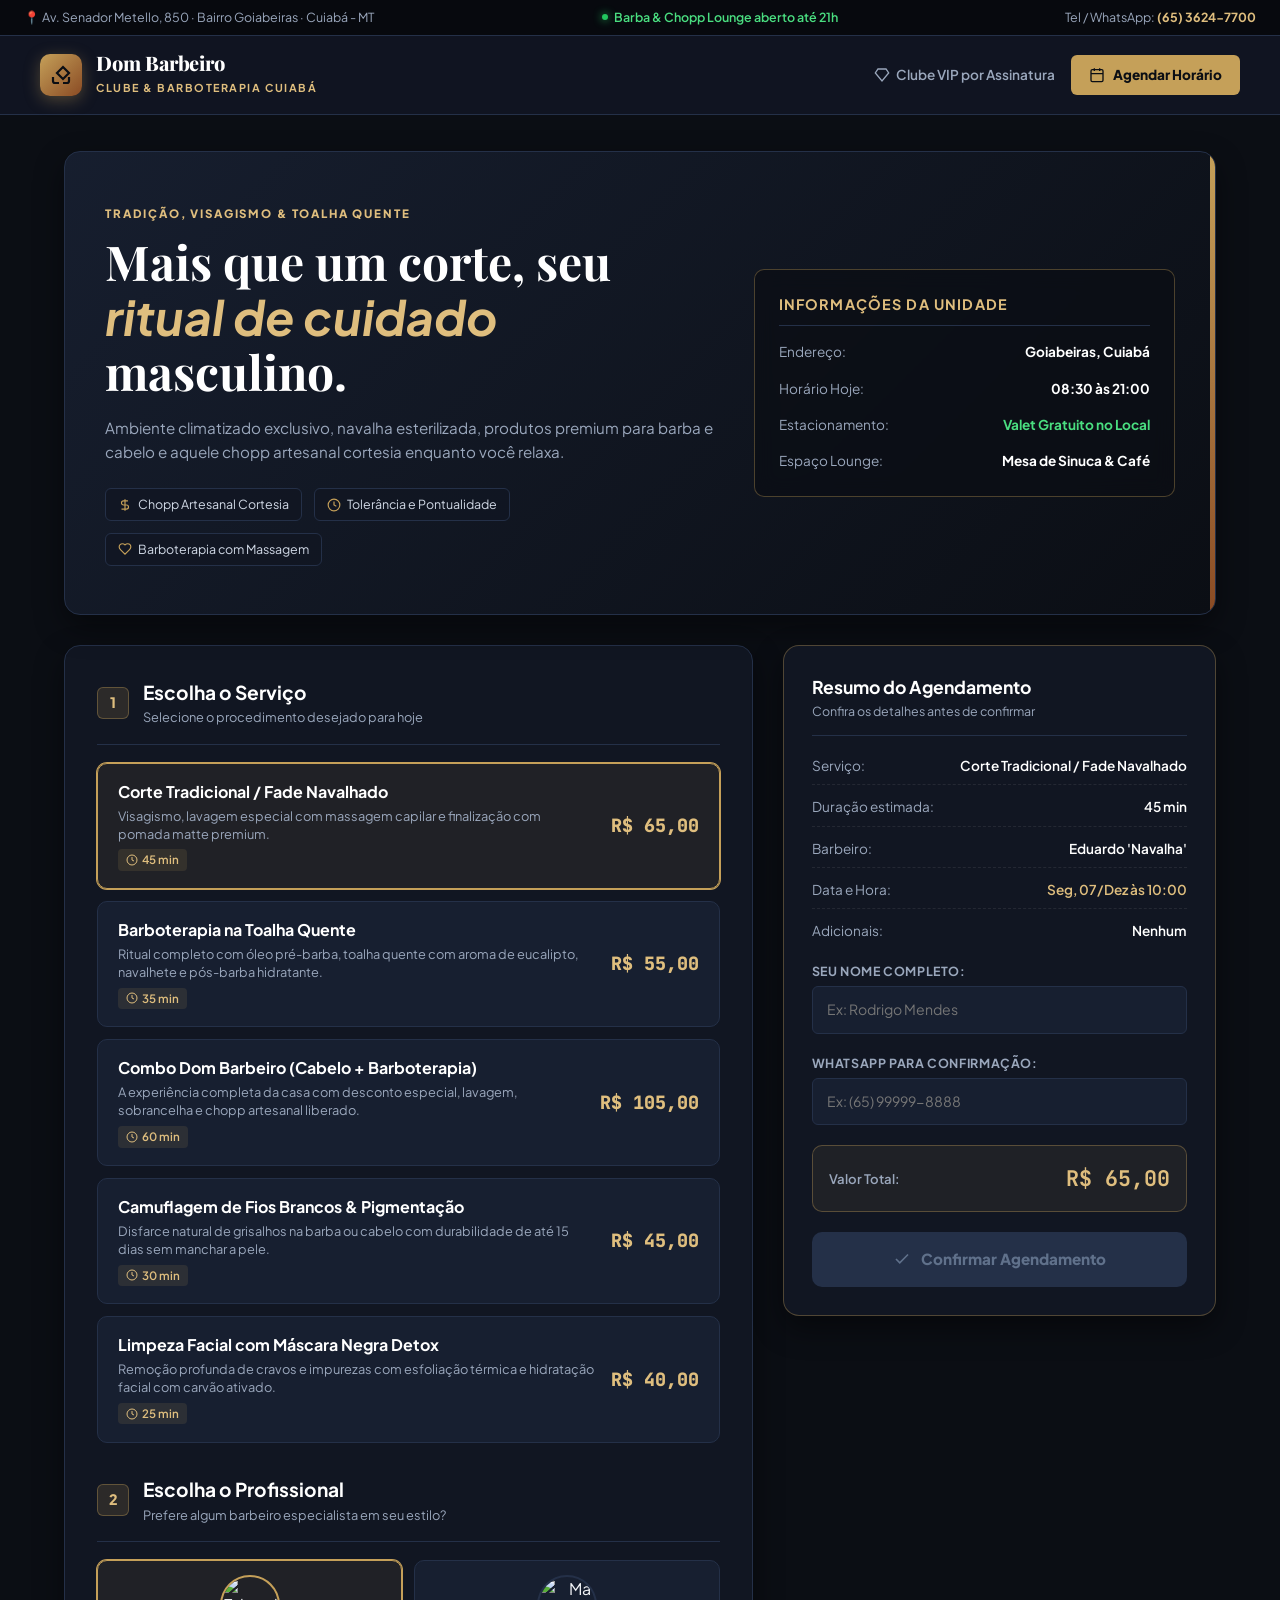
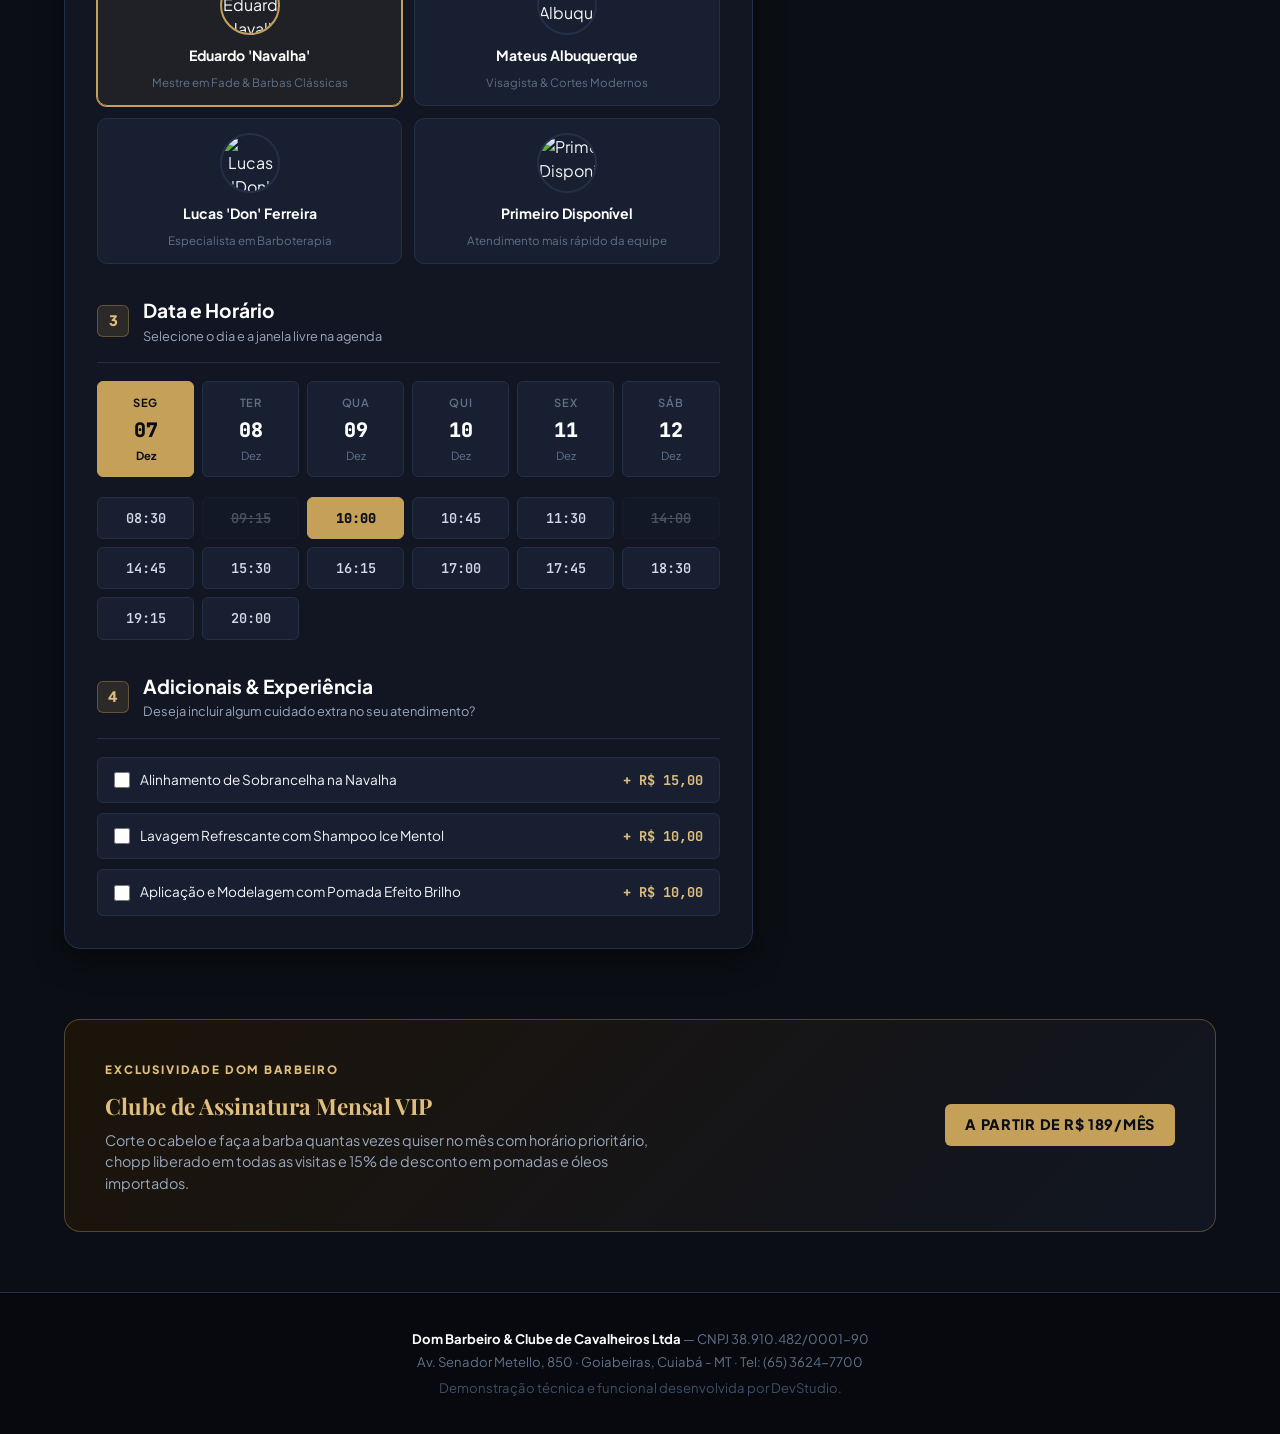
==== demos/barbearia.html @ 6de1deac "feat: adiciona sistema de barbearia com agendamento online e clube VIP no portfólio" ====
<!DOCTYPE html>
<html lang="pt-BR">
<head>
    <meta charset="UTF-8">
    <meta name="viewport" content="width=device-width, initial-scale=1.0">
    <title>Dom Barbeiro | Barbearia Clássica, Barboterapia & Agendamento Online</title>
    <meta name="description" content="Agendamento online na Dom Barbeiro em Cuiabá. Escolha o serviço, seu barbeiro de preferência, data e horário com confirmação instantânea.">
    <link rel="preconnect" href="https://fonts.googleapis.com">
    <link rel="preconnect" href="https://fonts.gstatic.com" crossorigin>
    <link href="https://fonts.googleapis.com/css2?family=Playfair+Display:ital,wght@0,600;0,700;0,800;1,600&family=Plus+Jakarta+Sans:wght@400;500;600;700;800&family=JetBrains+Mono:wght@500;600;700&display=swap" rel="stylesheet">
    <style>
        :root {
            --bg-body: #0b0e14;
            --bg-surface: #111622;
            --bg-card: #171f30;
            --bg-card-hover: #1e293f;
            --gold-primary: #c5a059;
            --gold-light: #dfbe7e;
            --gold-dark: #967535;
            --leather: #8a4b24;
            --border-subtle: #243048;
            --border-gold: rgba(197, 160, 89, 0.35);
            --text-main: #f3f5f8;
            --text-muted: #9aa7bc;
            --text-dim: #60718b;
            --success-color: #22c55e;
            --radius-sm: 6px;
            --radius-md: 10px;
            --radius-lg: 16px;
            --shadow-card: 0 12px 30px rgba(0, 0, 0, 0.45);
        }

        * {
            box-sizing: border-box;
            margin: 0;
            padding: 0;
            font-family: 'Plus Jakarta Sans', -apple-system, sans-serif;
        }

        body {
            background-color: var(--bg-body);
            color: var(--text-main);
            min-height: 100vh;
            -webkit-font-smoothing: antialiased;
            line-height: 1.5;
        }

        .serif {
            font-family: 'Playfair Display', Georgia, serif;
        }

        .mono {
            font-family: 'JetBrains Mono', monospace;
        }

        a { color: inherit; text-decoration: none; }
        button, input, select, textarea { font: inherit; }

        /* Barra Superior Institucional */
        .top-info-strip {
            background: #07090e;
            border-bottom: 1px solid var(--border-subtle);
            padding: 8px 24px;
            font-size: 0.78rem;
            color: var(--text-muted);
            display: flex;
            justify-content: space-between;
            align-items: center;
            flex-wrap: wrap;
            gap: 12px;
        }

        .top-info-strip b { color: var(--gold-light); }

        .live-status-pill {
            display: inline-flex;
            align-items: center;
            gap: 6px;
            color: #4ade80;
            font-weight: 600;
        }

        .live-status-pill i {
            width: 6px;
            height: 6px;
            border-radius: 50%;
            background: #22c55e;
            box-shadow: 0 0 8px #22c55e;
            animation: pulse-dot 2s infinite;
        }

        @keyframes pulse-dot {
            0%, 100% { opacity: 1; transform: scale(1); }
            50% { opacity: 0.4; transform: scale(0.85); }
        }

        /* Cabeçalho */
        header {
            background: rgba(17, 22, 34, 0.94);
            backdrop-filter: blur(14px);
            border-bottom: 1px solid var(--border-subtle);
            position: sticky;
            top: 0;
            z-index: 100;
            padding: 16px 24px;
        }

        .header-inner {
            max-width: 1200px;
            margin: 0 auto;
            display: flex;
            justify-content: space-between;
            align-items: center;
            gap: 20px;
        }

        .brand-logo {
            display: flex;
            align-items: center;
            gap: 14px;
        }

        .brand-icon {
            width: 42px;
            height: 42px;
            border-radius: var(--radius-md);
            background: linear-gradient(135deg, var(--gold-primary), var(--leather));
            color: #0b0e14;
            display: flex;
            align-items: center;
            justify-content: center;
            box-shadow: 0 4px 16px rgba(197, 160, 89, 0.35);
        }

        .brand-title h1 {
            font-size: 1.25rem;
            font-weight: 800;
            letter-spacing: -0.01em;
            line-height: 1.1;
            color: #fff;
        }

        .brand-title span {
            font-size: 0.68rem;
            color: var(--gold-light);
            text-transform: uppercase;
            letter-spacing: 0.14em;
            font-weight: 700;
        }

        .header-actions {
            display: flex;
            align-items: center;
            gap: 16px;
        }

        .header-vip-link {
            font-size: 0.85rem;
            color: var(--text-muted);
            font-weight: 600;
            display: flex;
            align-items: center;
            gap: 6px;
            transition: color 0.2s;
        }

        .header-vip-link:hover { color: var(--gold-light); }

        .btn-schedule-nav {
            background: var(--gold-primary);
            color: #0b0e14;
            border: none;
            padding: 10px 18px;
            border-radius: var(--radius-sm);
            font-weight: 800;
            font-size: 0.85rem;
            cursor: pointer;
            display: flex;
            align-items: center;
            gap: 8px;
            transition: all 0.2s;
        }

        .btn-schedule-nav:hover {
            background: var(--gold-light);
            transform: translateY(-1px);
        }

        /* Hero */
        .hero-banner {
            max-width: 1200px;
            margin: 36px auto 20px;
            padding: 0 24px;
        }

        .hero-card {
            background: linear-gradient(135deg, rgba(23, 31, 48, 0.95), rgba(11, 14, 20, 0.95)), url('https://images.unsplash.com/photo-1585747860715-2ba37e788b70?w=1200&auto=format&fit=crop&q=80') center/cover;
            border: 1px solid var(--border-subtle);
            border-radius: var(--radius-lg);
            padding: 48px 40px;
            display: grid;
            grid-template-columns: 1.3fr 0.9fr;
            gap: 40px;
            align-items: center;
            box-shadow: var(--shadow-card);
            position: relative;
            overflow: hidden;
        }

        .hero-card::after {
            content: '';
            position: absolute;
            top: 0;
            right: 0;
            bottom: 0;
            width: 5px;
            background: linear-gradient(180deg, var(--gold-primary), var(--leather));
        }

        .hero-tag {
            font-size: 0.72rem;
            letter-spacing: 0.16em;
            text-transform: uppercase;
            color: var(--gold-light);
            font-weight: 800;
            margin-bottom: 12px;
            display: inline-block;
        }

        .hero-card h2 {
            font-size: clamp(2rem, 3.8vw, 3rem);
            font-weight: 700;
            line-height: 1.15;
            color: #fff;
            margin-bottom: 16px;
        }

        .hero-card h2 em {
            color: var(--gold-light);
            font-style: italic;
        }

        .hero-card p {
            color: var(--text-muted);
            font-size: 0.95rem;
            line-height: 1.6;
            margin-bottom: 24px;
        }

        .amenities-list {
            display: flex;
            flex-wrap: wrap;
            gap: 12px;
        }

        .amenity-chip {
            background: rgba(17, 22, 34, 0.8);
            border: 1px solid var(--border-subtle);
            border-radius: var(--radius-sm);
            padding: 6px 12px;
            font-size: 0.78rem;
            color: #d1d9e6;
            display: flex;
            align-items: center;
            gap: 6px;
        }

        .amenity-chip svg { color: var(--gold-primary); }

        .hero-side-stats {
            background: rgba(11, 14, 20, 0.75);
            backdrop-filter: blur(10px);
            border: 1px solid var(--border-gold);
            border-radius: var(--radius-md);
            padding: 24px;
            display: flex;
            flex-direction: column;
            gap: 16px;
        }

        .hero-side-stats h4 {
            font-size: 0.9rem;
            color: var(--gold-light);
            text-transform: uppercase;
            letter-spacing: 0.08em;
            font-weight: 700;
            border-bottom: 1px solid var(--border-subtle);
            padding-bottom: 10px;
        }

        .stat-line {
            display: flex;
            justify-content: space-between;
            align-items: center;
            font-size: 0.85rem;
        }

        .stat-line span { color: var(--text-muted); }
        .stat-line strong { color: #fff; font-weight: 700; }

        /* Fluxo Principal de Agendamento */
        .booking-flow-section {
            max-width: 1200px;
            margin: 30px auto 70px;
            padding: 0 24px;
            display: grid;
            grid-template-columns: 1.35fr 0.85fr;
            gap: 30px;
            align-items: start;
        }

        .step-container-card {
            background: var(--bg-surface);
            border: 1px solid var(--border-subtle);
            border-radius: var(--radius-lg);
            padding: 32px;
            display: flex;
            flex-direction: column;
            gap: 32px;
            box-shadow: var(--shadow-card);
        }

        .step-header {
            display: flex;
            align-items: center;
            gap: 14px;
            border-bottom: 1px solid var(--border-subtle);
            padding-bottom: 16px;
        }

        .step-number {
            width: 32px;
            height: 32px;
            border-radius: var(--radius-sm);
            background: rgba(197, 160, 89, 0.15);
            border: 1px solid var(--border-gold);
            color: var(--gold-light);
            display: grid;
            place-items: center;
            font-weight: 800;
            font-size: 0.9rem;
        }

        .step-header h3 {
            font-size: 1.2rem;
            font-weight: 700;
            color: #fff;
        }

        .step-header p {
            font-size: 0.8rem;
            color: var(--text-muted);
            margin-top: 2px;
        }

        /* 1. Grade de Serviços */
        .services-grid {
            display: grid;
            grid-template-columns: 1fr;
            gap: 12px;
        }

        .service-option-card {
            background: var(--bg-card);
            border: 1px solid var(--border-subtle);
            border-radius: var(--radius-md);
            padding: 16px 20px;
            cursor: pointer;
            display: flex;
            justify-content: space-between;
            align-items: center;
            gap: 16px;
            transition: all 0.2s;
        }

        .service-option-card:hover {
            border-color: var(--gold-dark);
            background: var(--bg-card-hover);
        }

        .service-option-card.active {
            border-color: var(--gold-primary);
            background: rgba(197, 160, 89, 0.08);
            box-shadow: 0 0 0 1px var(--gold-primary);
        }

        .service-main-info h4 {
            font-size: 1rem;
            font-weight: 700;
            color: #fff;
            margin-bottom: 4px;
        }

        .service-main-info p {
            font-size: 0.8rem;
            color: var(--text-muted);
            line-height: 1.4;
        }

        .service-duration-badge {
            font-size: 0.72rem;
            color: var(--gold-light);
            background: rgba(197, 160, 89, 0.12);
            padding: 2px 8px;
            border-radius: 4px;
            display: inline-flex;
            align-items: center;
            gap: 4px;
            margin-top: 6px;
            font-weight: 600;
        }

        .service-price-block {
            text-align: right;
            flex-shrink: 0;
        }

        .service-price {
            font-size: 1.15rem;
            font-weight: 800;
            color: var(--gold-light);
            font-family: 'JetBrains Mono', monospace;
        }

        /* 2. Seleção de Barbeiro */
        .barbers-grid {
            display: grid;
            grid-template-columns: repeat(auto-fill, minmax(200px, 1fr));
            gap: 12px;
        }

        .barber-card {
            background: var(--bg-card);
            border: 1px solid var(--border-subtle);
            border-radius: var(--radius-md);
            padding: 14px;
            cursor: pointer;
            text-align: center;
            display: flex;
            flex-direction: column;
            align-items: center;
            gap: 10px;
            transition: all 0.2s;
        }

        .barber-card:hover {
            border-color: var(--gold-dark);
            background: var(--bg-card-hover);
        }

        .barber-card.active {
            border-color: var(--gold-primary);
            background: rgba(197, 160, 89, 0.08);
            box-shadow: 0 0 0 1px var(--gold-primary);
        }

        .barber-avatar-wrap {
            width: 60px;
            height: 60px;
            border-radius: 50%;
            overflow: hidden;
            border: 2px solid var(--border-subtle);
            position: relative;
        }

        .barber-card.active .barber-avatar-wrap {
            border-color: var(--gold-primary);
        }

        .barber-avatar-wrap img {
            width: 100%;
            height: 100%;
            object-fit: cover;
        }

        .barber-name {
            font-size: 0.88rem;
            font-weight: 700;
            color: #fff;
        }

        .barber-specialty {
            font-size: 0.72rem;
            color: var(--text-dim);
            line-height: 1.3;
        }

        /* 3. Seleção de Dias e Horários */
        .days-slider {
            display: grid;
            grid-template-columns: repeat(auto-fit, minmax(70px, 1fr));
            gap: 8px;
            margin-bottom: 20px;
        }

        .day-tab {
            background: var(--bg-card);
            border: 1px solid var(--border-subtle);
            border-radius: var(--radius-sm);
            padding: 12px 6px;
            cursor: pointer;
            text-align: center;
            transition: all 0.2s;
        }

        .day-tab:hover:not(.disabled) {
            border-color: var(--gold-dark);
        }

        .day-tab.active {
            background: var(--gold-primary);
            border-color: var(--gold-primary);
            color: #0b0e14;
        }

        .day-tab.active .day-name, .day-tab.active .day-month {
            color: #0b0e14;
            font-weight: 700;
        }

        .day-tab.active .day-num {
            color: #0b0e14;
        }

        .day-name {
            font-size: 0.7rem;
            text-transform: uppercase;
            letter-spacing: 0.06em;
            color: var(--text-dim);
            font-weight: 600;
        }

        .day-num {
            font-size: 1.25rem;
            font-weight: 800;
            font-family: 'JetBrains Mono', monospace;
            margin: 4px 0 2px;
            color: #fff;
        }

        .day-month {
            font-size: 0.7rem;
            color: var(--text-dim);
        }

        .time-slots-grid {
            display: grid;
            grid-template-columns: repeat(auto-fill, minmax(90px, 1fr));
            gap: 8px;
        }

        .time-slot-btn {
            background: var(--bg-card);
            border: 1px solid var(--border-subtle);
            border-radius: var(--radius-sm);
            padding: 10px 6px;
            cursor: pointer;
            text-align: center;
            font-family: 'JetBrains Mono', monospace;
            font-size: 0.85rem;
            font-weight: 600;
            color: #d1d9e6;
            transition: all 0.2s;
        }

        .time-slot-btn:hover:not(:disabled) {
            border-color: var(--gold-light);
            color: #fff;
        }

        .time-slot-btn.active {
            background: var(--gold-primary);
            border-color: var(--gold-primary);
            color: #0b0e14;
            font-weight: 800;
        }

        .time-slot-btn:disabled {
            opacity: 0.3;
            cursor: not-allowed;
            text-decoration: line-through;
        }

        /* 4. Mimos / Adicionais */
        .extras-list {
            display: grid;
            gap: 10px;
        }

        .extra-checkbox-label {
            display: flex;
            align-items: center;
            justify-content: space-between;
            background: var(--bg-card);
            border: 1px solid var(--border-subtle);
            border-radius: var(--radius-sm);
            padding: 12px 16px;
            cursor: pointer;
            font-size: 0.85rem;
            transition: border-color 0.2s;
        }

        .extra-checkbox-label:hover {
            border-color: var(--gold-dark);
        }

        .extra-checkbox-label.checked {
            border-color: var(--gold-primary);
            background: rgba(197, 160, 89, 0.06);
        }

        .extra-checkbox-left {
            display: flex;
            align-items: center;
            gap: 10px;
        }

        .extra-checkbox-left input {
            accent-color: var(--gold-primary);
            width: 16px;
            height: 16px;
        }

        /* Painel Lateral de Resumo / Checkout */
        .summary-sticky-panel {
            position: sticky;
            top: 96px;
            display: flex;
            flex-direction: column;
            gap: 20px;
        }

        .summary-card {
            background: var(--bg-surface);
            border: 1px solid var(--border-gold);
            border-radius: var(--radius-lg);
            padding: 28px;
            display: flex;
            flex-direction: column;
            gap: 20px;
            box-shadow: var(--shadow-card);
        }

        .summary-head {
            border-bottom: 1px solid var(--border-subtle);
            padding-bottom: 14px;
        }

        .summary-head h4 {
            font-size: 1.1rem;
            font-weight: 700;
            color: #fff;
        }

        .summary-head p {
            font-size: 0.78rem;
            color: var(--text-muted);
            margin-top: 2px;
        }

        .summary-details-list {
            display: flex;
            flex-direction: column;
            gap: 12px;
            font-size: 0.85rem;
        }

        .summary-detail-row {
            display: flex;
            justify-content: space-between;
            align-items: center;
            color: var(--text-muted);
            border-bottom: 1px dashed rgba(255, 255, 255, 0.08);
            padding-bottom: 8px;
        }

        .summary-detail-row:last-child {
            border-bottom: none;
            padding-bottom: 0;
        }

        .summary-detail-row strong {
            color: #fff;
            font-weight: 600;
            text-align: right;
        }

        .form-user-field {
            display: flex;
            flex-direction: column;
            gap: 6px;
        }

        .form-user-field label {
            font-size: 0.78rem;
            font-weight: 700;
            color: var(--text-muted);
            text-transform: uppercase;
            letter-spacing: 0.05em;
        }

        .form-user-field input {
            background: var(--bg-card);
            border: 1px solid var(--border-subtle);
            border-radius: var(--radius-sm);
            padding: 12px 14px;
            color: #fff;
            font-size: 0.88rem;
            outline: none;
            transition: border-color 0.2s;
        }

        .form-user-field input:focus {
            border-color: var(--gold-primary);
        }

        .summary-total-box {
            background: rgba(197, 160, 89, 0.08);
            border: 1px solid var(--border-gold);
            border-radius: var(--radius-md);
            padding: 16px;
            display: flex;
            justify-content: space-between;
            align-items: center;
        }

        .summary-total-box span {
            font-size: 0.82rem;
            color: var(--text-muted);
            font-weight: 600;
        }

        .summary-total-box b {
            font-size: 1.35rem;
            font-family: 'JetBrains Mono', monospace;
            color: var(--gold-light);
        }

        .btn-confirm-appointment {
            background: var(--gold-primary);
            color: #0b0e14;
            border: none;
            padding: 16px;
            border-radius: var(--radius-md);
            font-weight: 800;
            font-size: 0.95rem;
            cursor: pointer;
            display: flex;
            align-items: center;
            justify-content: center;
            gap: 10px;
            transition: all 0.2s;
        }

        .btn-confirm-appointment:hover:not(:disabled) {
            background: var(--gold-light);
            transform: translateY(-2px);
            box-shadow: 0 6px 20px rgba(197, 160, 89, 0.4);
        }

        .btn-confirm-appointment:disabled {
            background: #243048;
            color: #60718b;
            cursor: not-allowed;
            transform: none;
        }

        /* Comprovante / Modal de Sucesso */
        .modal-receipt-backdrop {
            position: fixed;
            inset: 0;
            background: rgba(7, 9, 14, 0.85);
            backdrop-filter: blur(8px);
            z-index: 200;
            display: flex;
            align-items: center;
            justify-content: center;
            padding: 20px;
            opacity: 0;
            pointer-events: none;
            transition: opacity 0.3s;
        }

        .modal-receipt-backdrop.open {
            opacity: 1;
            pointer-events: auto;
        }

        .receipt-card {
            background: var(--bg-surface);
            border: 1px solid var(--border-gold);
            border-radius: var(--radius-lg);
            width: min(520px, 100%);
            max-height: 90vh;
            overflow-y: auto;
            padding: 32px;
            box-shadow: 0 20px 50px rgba(0,0,0,0.6);
            display: flex;
            flex-direction: column;
            gap: 20px;
            animation: zoom-in 0.3s cubic-bezier(0.16, 1, 0.3, 1);
        }

        @keyframes zoom-in {
            from { transform: scale(0.95); opacity: 0; }
            to { transform: scale(1); opacity: 1; }
        }

        .receipt-icon-success {
            width: 56px;
            height: 56px;
            border-radius: 50%;
            background: rgba(34, 197, 94, 0.15);
            border: 1px solid rgba(34, 197, 94, 0.4);
            color: #4ade80;
            display: grid;
            place-items: center;
            margin: 0 auto;
        }

        .receipt-header {
            text-align: center;
        }

        .receipt-header h3 {
            font-size: 1.5rem;
            color: #fff;
            margin-bottom: 6px;
        }

        .receipt-header p {
            font-size: 0.85rem;
            color: var(--text-muted);
        }

        .receipt-voucher-ticket {
            background: #0b0e14;
            border: 1px dashed var(--gold-primary);
            border-radius: var(--radius-md);
            padding: 18px;
            display: flex;
            flex-direction: column;
            gap: 10px;
            font-size: 0.85rem;
        }

        .voucher-header-line {
            display: flex;
            justify-content: space-between;
            align-items: center;
            border-bottom: 1px solid rgba(255, 255, 255, 0.08);
            padding-bottom: 8px;
        }

        .voucher-code {
            font-family: 'JetBrains Mono', monospace;
            color: var(--gold-light);
            font-weight: 800;
            font-size: 1.1rem;
        }

        .receipt-actions {
            display: flex;
            flex-direction: column;
            gap: 10px;
        }

        .btn-action-receipt {
            padding: 12px 16px;
            border-radius: var(--radius-sm);
            font-weight: 700;
            font-size: 0.85rem;
            cursor: pointer;
            display: flex;
            align-items: center;
            justify-content: center;
            gap: 8px;
            border: none;
            transition: all 0.2s;
        }

        .btn-whatsapp-receipt {
            background: #25d366;
            color: #052e16;
        }

        .btn-whatsapp-receipt:hover {
            background: #20ba59;
        }

        .btn-calendar-receipt {
            background: var(--bg-card);
            border: 1px solid var(--border-subtle);
            color: #fff;
        }

        .btn-calendar-receipt:hover {
            border-color: var(--gold-light);
        }

        .btn-close-receipt {
            background: transparent;
            color: var(--text-dim);
            font-size: 0.8rem;
            text-decoration: underline;
            margin-top: 4px;
        }

        /* Clube VIP Banner */
        .vip-club-section {
            max-width: 1200px;
            margin: 0 auto 60px;
            padding: 0 24px;
        }

        .vip-club-card {
            background: linear-gradient(135deg, #1c1409 0%, #111622 100%);
            border: 1px solid var(--border-gold);
            border-radius: var(--radius-lg);
            padding: 36px 40px;
            display: flex;
            justify-content: space-between;
            align-items: center;
            flex-wrap: wrap;
            gap: 24px;
        }

        .vip-club-info h3 {
            font-size: 1.4rem;
            color: var(--gold-light);
            margin-bottom: 6px;
        }

        .vip-club-info p {
            color: var(--text-muted);
            font-size: 0.9rem;
            max-width: 580px;
        }

        .vip-badge-tag {
            background: var(--gold-primary);
            color: #0b0e14;
            padding: 10px 20px;
            border-radius: var(--radius-sm);
            font-weight: 800;
            font-size: 0.9rem;
            text-transform: uppercase;
            letter-spacing: 0.05em;
        }

        footer {
            background: #07090e;
            border-top: 1px solid var(--border-subtle);
            padding: 36px 24px;
            text-align: center;
            font-size: 0.82rem;
            color: var(--text-dim);
        }

        footer strong { color: #fff; }

        @media (max-width: 960px) {
            .hero-card { grid-template-columns: 1fr; }
            .booking-flow-section { grid-template-columns: 1fr; }
            .summary-sticky-panel { position: static; }
        }
    </style>
</head>
<body>

    <!-- Faixa Topo -->
    <div class="top-info-strip">
        <span>📍 Av. Senador Metello, 850 · Bairro Goiabeiras · Cuiabá - MT</span>
        <span class="live-status-pill"><i></i> Barba & Chopp Lounge aberto até 21h</span>
        <span>Tel / WhatsApp: <b>(65) 3624-7700</b></span>
    </div>

    <!-- Cabeçalho -->
    <header>
        <div class="header-inner">
            <a href="#" class="brand-logo">
                <div class="brand-icon">
                    <svg width="24" height="24" viewBox="0 0 24 24" fill="none" stroke="currentColor" stroke-width="2.2"><path d="m14 4 6 6-6 6-6-6 6-6Z"/><path d="M4 14v4a2 2 0 0 0 2 2h4"/><path d="M20 14v4a2 2 0 0 1-2 2h-4"/></svg>
                </div>
                <div class="brand-title">
                    <h1 class="serif">Dom Barbeiro</h1>
                    <span>Clube & Barboterapia Cuiabá</span>
                </div>
            </a>

            <div class="header-actions">
                <a href="#clube-vip" class="header-vip-link">
                    <svg width="16" height="16" viewBox="0 0 24 24" fill="none" stroke="currentColor" stroke-width="2"><path d="M6 3h12l4 6-10 12L2 9l4-6Z"/></svg>
                    <span>Clube VIP por Assinatura</span>
                </a>
                <a href="#agendamento" class="btn-schedule-nav">
                    <svg width="16" height="16" viewBox="0 0 24 24" fill="none" stroke="currentColor" stroke-width="2"><rect width="18" height="18" x="3" y="4" rx="2"/><path d="M16 2v4M8 2v4M3 10h18"/></svg>
                    <span>Agendar Horário</span>
                </a>
            </div>
        </div>
    </header>

    <main>
        <!-- Hero Section -->
        <section class="hero-banner">
            <div class="hero-card">
                <div>
                    <span class="hero-tag">Tradição, Visagismo & Toalha Quente</span>
                    <h2 class="serif">Mais que um corte, seu <em>ritual de cuidado</em> masculino.</h2>
                    <p>Ambiente climatizado exclusivo, navalha esterilizada, produtos premium para barba e cabelo e aquele chopp artesanal cortesia enquanto você relaxa.</p>
                    
                    <div class="amenities-list">
                        <span class="amenity-chip">
                            <svg width="14" height="14" viewBox="0 0 24 24" fill="none" stroke="currentColor" stroke-width="2"><path d="M12 2v20M17 5H9.5a3.5 3.5 0 0 0 0 7h5a3.5 3.5 0 0 1 0 7H6"/></svg>
                            Chopp Artesanal Cortesia
                        </span>
                        <span class="amenity-chip">
                            <svg width="14" height="14" viewBox="0 0 24 24" fill="none" stroke="currentColor" stroke-width="2"><circle cx="12" cy="12" r="10"/><polyline points="12 6 12 12 16 14"/></svg>
                            Tolerância e Pontualidade
                        </span>
                        <span class="amenity-chip">
                            <svg width="14" height="14" viewBox="0 0 24 24" fill="none" stroke="currentColor" stroke-width="2"><path d="M19 14c1.49-1.46 3-3.21 3-5.5A5.5 5.5 0 0 0 16.5 3c-1.76 0-3 .5-4.5 2-1.5-1.5-2.74-2-4.5-2A5.5 5.5 0 0 0 2 8.5c0 2.3 1.5 4.05 3 5.5l7 7Z"/></svg>
                            Barboterapia com Massagem
                        </span>
                    </div>
                </div>

                <div class="hero-side-stats">
                    <h4>Informações da Unidade</h4>
                    <div class="stat-line">
                        <span>Endereço:</span>
                        <strong>Goiabeiras, Cuiabá</strong>
                    </div>
                    <div class="stat-line">
                        <span>Horário Hoje:</span>
                        <strong>08:30 às 21:00</strong>
                    </div>
                    <div class="stat-line">
                        <span>Estacionamento:</span>
                        <strong style="color: #4ade80;">Valet Gratuito no Local</strong>
                    </div>
                    <div class="stat-line">
                        <span>Espaço Lounge:</span>
                        <strong>Mesa de Sinuca & Café</strong>
                    </div>
                </div>
            </div>
        </section>

        <!-- Fluxo de Agendamento -->
        <section class="booking-flow-section" id="agendamento">
            <div class="step-container-card">

                <!-- 1. Escolha do Serviço -->
                <div>
                    <div class="step-header">
                        <div class="step-number">1</div>
                        <div>
                            <h3>Escolha o Serviço</h3>
                            <p>Selecione o procedimento desejado para hoje</p>
                        </div>
                    </div>

                    <div class="services-grid" id="servicesContainer" style="margin-top: 18px;">
                        <!-- Injetado por JS -->
                    </div>
                </div>

                <!-- 2. Escolha do Barbeiro -->
                <div>
                    <div class="step-header">
                        <div class="step-number">2</div>
                        <div>
                            <h3>Escolha o Profissional</h3>
                            <p>Prefere algum barbeiro especialista em seu estilo?</p>
                        </div>
                    </div>

                    <div class="barbers-grid" id="barbersContainer" style="margin-top: 18px;">
                        <!-- Injetado por JS -->
                    </div>
                </div>

                <!-- 3. Escolha da Data e Horário -->
                <div>
                    <div class="step-header">
                        <div class="step-number">3</div>
                        <div>
                            <h3>Data e Horário</h3>
                            <p>Selecione o dia e a janela livre na agenda</p>
                        </div>
                    </div>

                    <div style="margin-top: 18px;">
                        <div class="days-slider" id="daysSlider">
                            <!-- Injetado por JS -->
                        </div>

                        <div class="time-slots-grid" id="timeSlotsGrid">
                            <!-- Injetado por JS -->
                        </div>
                    </div>
                </div>

                <!-- 4. Mimos & Cuidados Opcionais -->
                <div>
                    <div class="step-header">
                        <div class="step-number">4</div>
                        <div>
                            <h3>Adicionais & Experiência</h3>
                            <p>Deseja incluir algum cuidado extra no seu atendimento?</p>
                        </div>
                    </div>

                    <div class="extras-list" id="extrasContainer" style="margin-top: 18px;">
                        <!-- Injetado por JS -->
                    </div>
                </div>

            </div>

            <!-- Painel de Resumo / Checkout -->
            <div class="summary-sticky-panel">
                <div class="summary-card">
                    <div class="summary-head">
                        <h4>Resumo do Agendamento</h4>
                        <p>Confira os detalhes antes de confirmar</p>
                    </div>

                    <div class="summary-details-list">
                        <div class="summary-detail-row">
                            <span>Serviço:</span>
                            <strong id="summaryService">—</strong>
                        </div>
                        <div class="summary-detail-row">
                            <span>Duração estimada:</span>
                            <strong id="summaryDuration">—</strong>
                        </div>
                        <div class="summary-detail-row">
                            <span>Barbeiro:</span>
                            <strong id="summaryBarber">—</strong>
                        </div>
                        <div class="summary-detail-row">
                            <span>Data e Hora:</span>
                            <strong id="summaryDateTime" style="color: var(--gold-light);">—</strong>
                        </div>
                        <div class="summary-detail-row">
                            <span>Adicionais:</span>
                            <strong id="summaryExtras">Nenhum</strong>
                        </div>
                    </div>

                    <div class="form-user-field">
                        <label>Seu Nome Completo:</label>
                        <input type="text" id="clientName" placeholder="Ex: Rodrigo Mendes" oninput="validateBookingForm()">
                    </div>

                    <div class="form-user-field">
                        <label>WhatsApp para Confirmação:</label>
                        <input type="tel" id="clientPhone" placeholder="Ex: (65) 99999-8888" oninput="validateBookingForm()">
                    </div>

                    <div class="summary-total-box">
                        <span>Valor Total:</span>
                        <b id="summaryTotalPrice">R$ 0,00</b>
                    </div>

                    <button class="btn-confirm-appointment" id="btnConfirmBooking" onclick="finishAppointment()" disabled>
                        <svg width="18" height="18" viewBox="0 0 24 24" fill="none" stroke="currentColor" stroke-width="2.2"><path d="M20 6 9 17l-5-5"/></svg>
                        <span>Confirmar Agendamento</span>
                    </button>
                </div>
            </div>
        </section>

        <!-- Clube VIP por Assinatura -->
        <section class="vip-club-section" id="clube-vip">
            <div class="vip-club-card">
                <div class="vip-club-info">
                    <span class="hero-tag">Exclusividade Dom Barbeiro</span>
                    <h3 class="serif">Clube de Assinatura Mensal VIP</h3>
                    <p>Corte o cabelo e faça a barba quantas vezes quiser no mês com horário prioritário, chopp liberado em todas as visitas e 15% de desconto em pomadas e óleos importados.</p>
                </div>
                <div class="vip-badge-tag">
                    A partir de R$ 189/mês
                </div>
            </div>
        </section>
    </main>

    <!-- Modal de Comprovante de Agendamento -->
    <div class="modal-receipt-backdrop" id="receiptModal">
        <div class="receipt-card">
            <div class="receipt-icon-success">
                <svg width="28" height="28" viewBox="0 0 24 24" fill="none" stroke="currentColor" stroke-width="2.5"><path d="M20 6 9 17l-5-5"/></svg>
            </div>

            <div class="receipt-header">
                <h3 class="serif">Horário Confirmado!</h3>
                <p>Seu agendamento foi registrado com sucesso em nosso sistema.</p>
            </div>

            <div class="receipt-voucher-ticket">
                <div class="voucher-header-line">
                    <span style="font-size: 0.75rem; color: var(--text-dim); text-transform: uppercase; letter-spacing: 0.08em;">Voucher de Agendamento</span>
                    <span class="voucher-code" id="voucherCode">#DB-8492</span>
                </div>
                <div>
                    <small style="color: var(--text-dim); display: block; font-size: 0.72rem;">Cliente:</small>
                    <strong id="voucherClientName" style="color: #fff; font-size: 0.95rem;">—</strong>
                </div>
                <div>
                    <small style="color: var(--text-dim); display: block; font-size: 0.72rem;">Procedimento & Barbeiro:</small>
                    <span id="voucherServiceAndBarber" style="color: #d1d9e6;">—</span>
                </div>
                <div>
                    <small style="color: var(--text-dim); display: block; font-size: 0.72rem;">Quando:</small>
                    <strong id="voucherDateTime" style="color: var(--gold-light); font-size: 0.95rem;">—</strong>
                </div>
                <div>
                    <small style="color: var(--text-dim); display: block; font-size: 0.72rem;">Local:</small>
                    <span style="color: #9aa7bc;">Dom Barbeiro · Goiabeiras (Cuiabá-MT)</span>
                </div>
            </div>

            <div class="receipt-actions">
                <button class="btn-action-receipt btn-whatsapp-receipt" onclick="sendWhatsAppConfirmation()">
                    <svg width="18" height="18" viewBox="0 0 24 24" fill="currentColor"><path d="M17.472 14.382c-.297-.149-1.758-.867-2.03-.967-.273-.099-.471-.148-.67.15-.197.297-.767.966-.94 1.164-.173.199-.347.223-.644.075-.297-.15-1.255-.463-2.39-1.475-.883-.788-1.48-1.761-1.653-2.059-.173-.297-.018-.458.13-.606.134-.133.298-.347.446-.52.149-.174.198-.298.298-.497.099-.198.05-.371-.025-.52-.075-.149-.669-1.612-.916-2.207-.242-.579-.487-.5-.669-.51-.173-.008-.371-.01-.57-.01-.198 0-.52.074-.792.372-.272.297-1.04 1.016-1.04 2.479 0 1.462 1.065 2.875 1.213 3.074.149.198 2.096 3.2 5.077 4.487.709.306 1.262.489 1.694.625.712.227 1.36.195 1.871.118.571-.085 1.758-.719 2.006-1.413.248-.694.248-1.289.173-1.413-.074-.124-.272-.198-.57-.347m-5.421 7.403h-.004a9.87 9.87 0 0 1-5.031-1.378l-.361-.214-3.741.982.998-3.648-.235-.374a9.86 9.86 0 0 1-1.51-5.26c.001-5.45 4.436-9.884 9.888-9.884 2.64 0 5.122 1.03 6.988 2.898a9.825 9.825 0 0 1 2.893 6.994c-.003 5.45-4.437 9.884-9.885 9.884m8.413-18.297A11.815 11.815 0 0 0 12.05 0C5.495 0 .16 5.335.157 11.892c0 2.096.547 4.142 1.588 5.945L.057 24l6.305-1.654a11.882 11.882 0 0 0 5.683 1.448h.005c6.554 0 11.89-5.335 11.893-11.893a11.821 11.821 0 0 0-3.48-8.413Z"/></svg>
                    <span>Receber Lembrete no WhatsApp</span>
                </button>
                <button class="btn-action-receipt btn-calendar-receipt" onclick="downloadIcsInvite()">
                    <svg width="18" height="18" viewBox="0 0 24 24" fill="none" stroke="currentColor" stroke-width="2"><rect width="18" height="18" x="3" y="4" rx="2"/><path d="M16 2v4M8 2v4M3 10h18M12 14v4M10 16h4"/></svg>
                    <span>Salvar na Minha Agenda (.ics)</span>
                </button>
                <button class="btn-close-receipt" onclick="closeReceiptModal()">Fazer outro agendamento</button>
            </div>
        </div>
    </div>

    <footer>
        <p><strong>Dom Barbeiro & Clube de Cavalheiros Ltda</strong> — CNPJ 38.910.482/0001-90</p>
        <p style="margin-top: 4px;">Av. Senador Metello, 850 · Goiabeiras, Cuiabá - MT · Tel: (65) 3624-7700</p>
        <p style="margin-top: 6px; color: #404f66;">Demonstração técnica e funcional desenvolvida por DevStudio.</p>
    </footer>

    <script>
        // Dados dos Serviços
        const servicesData = [
            {
                id: "corte",
                name: "Corte Tradicional / Fade Navalhado",
                desc: "Visagismo, lavagem especial com massagem capilar e finalização com pomada matte premium.",
                duration: "45 min",
                price: 65.00
            },
            {
                id: "barba",
                name: "Barboterapia na Toalha Quente",
                desc: "Ritual completo com óleo pré-barba, toalha quente com aroma de eucalipto, navalhete e pós-barba hidratante.",
                duration: "35 min",
                price: 55.00
            },
            {
                id: "combo",
                name: "Combo Dom Barbeiro (Cabelo + Barboterapia)",
                desc: "A experiência completa da casa com desconto especial, lavagem, sobrancelha e chopp artesanal liberado.",
                duration: "60 min",
                price: 105.00
            },
            {
                id: "pigmentacao",
                name: "Camuflagem de Fios Brancos & Pigmentação",
                desc: "Disfarce natural de grisalhos na barba ou cabelo com durabilidade de até 15 dias sem manchar a pele.",
                duration: "30 min",
                price: 45.00
            },
            {
                id: "detox",
                name: "Limpeza Facial com Máscara Negra Detox",
                desc: "Remoção profunda de cravos e impurezas com esfoliação térmica e hidratação facial com carvão ativado.",
                duration: "25 min",
                price: 40.00
            }
        ];

        // Dados dos Barbeiros
        const barbersData = [
            {
                id: "eduardo",
                name: "Eduardo 'Navalha'",
                specialty: "Mestre em Fade & Barbas Clássicas",
                avatar: "https://images.unsplash.com/photo-1534528741775-53994a69daeb?w=200&auto=format&fit=crop&q=80"
            },
            {
                id: "mateus",
                name: "Mateus Albuquerque",
                specialty: "Visagista & Cortes Modernos",
                avatar: "https://images.unsplash.com/photo-1507003211169-0a1dd7228f2d?w=200&auto=format&fit=crop&q=80"
            },
            {
                id: "lucas",
                name: "Lucas 'Don' Ferreira",
                specialty: "Especialista em Barboterapia",
                avatar: "https://images.unsplash.com/photo-1500648767791-00dcc994a43e?w=200&auto=format&fit=crop&q=80"
            },
            {
                id: "qualquer",
                name: "Primeiro Disponível",
                specialty: "Atendimento mais rápido da equipe",
                avatar: "https://images.unsplash.com/photo-1519085360753-af0119f7cbe7?w=200&auto=format&fit=crop&q=80"
            }
        ];

        // Mimos e Extras
        const extrasData = [
            { id: "sobrancelha", name: "Alinhamento de Sobrancelha na Navalha", price: 15.00 },
            { id: "mentolado", name: "Lavagem Refrescante com Shampoo Ice Mentol", price: 10.00 },
            { id: "pomada", name: "Aplicação e Modelagem com Pomada Efeito Brilho", price: 10.00 }
        ];

        // Estado da Seleção
        let selectedService = servicesData[0];
        let selectedBarber = barbersData[0];
        let selectedDayIndex = 0;
        let selectedTime = "10:00";
        let selectedExtras = [];

        const weekDays = [];
        const timeSlots = ["08:30", "09:15", "10:00", "10:45", "11:30", "14:00", "14:45", "15:30", "16:15", "17:00", "17:45", "18:30", "19:15", "20:00"];

        // Gerar 6 dias úteis a partir de hoje
        function generateDays() {
            const daysNames = ["Dom", "Seg", "Ter", "Qua", "Qui", "Sex", "Sáb"];
            const monthNames = ["Jan", "Fev", "Mar", "Abr", "Mai", "Jun", "Jul", "Ago", "Set", "Out", "Nov", "Dez"];
            
            let cur = new Date();
            while (weekDays.length < 6) {
                cur.setDate(cur.getDate() + 1);
                if (cur.getDay() === 0) continue; // Domingo fechado
                weekDays.push({
                    dateObj: new Date(cur),
                    dayName: daysNames[cur.getDay()],
                    dayNum: String(cur.getDate()).padStart(2, '0'),
                    monthName: monthNames[cur.getMonth()]
                });
            }
        }

        function renderServices() {
            const container = document.getElementById('servicesContainer');
            container.innerHTML = servicesData.map(s => `
                <div class="service-option-card ${selectedService.id === s.id ? 'active' : ''}" onclick="selectService('${s.id}')">
                    <div class="service-main-info">
                        <h4>${s.name}</h4>
                        <p>${s.desc}</p>
                        <span class="service-duration-badge">
                            <svg width="12" height="12" viewBox="0 0 24 24" fill="none" stroke="currentColor" stroke-width="2"><circle cx="12" cy="12" r="10"/><polyline points="12 6 12 12 16 14"/></svg>
                            ${s.duration}
                        </span>
                    </div>
                    <div class="service-price-block">
                        <span class="service-price">R$ ${s.price.toFixed(2).replace('.', ',')}</span>
                    </div>
                </div>
            `).join('');
        }

        function renderBarbers() {
            const container = document.getElementById('barbersContainer');
            container.innerHTML = barbersData.map(b => `
                <div class="barber-card ${selectedBarber.id === b.id ? 'active' : ''}" onclick="selectBarber('${b.id}')">
                    <div class="barber-avatar-wrap">
                        <img src="${b.avatar}" alt="${b.name}">
                    </div>
                    <div class="barber-name">${b.name}</div>
                    <div class="barber-specialty">${b.specialty}</div>
                </div>
            `).join('');
        }

        function renderDaysAndSlots() {
            const daysContainer = document.getElementById('daysSlider');
            daysContainer.innerHTML = weekDays.map((d, i) => `
                <div class="day-tab ${selectedDayIndex === i ? 'active' : ''}" onclick="selectDay(${i})">
                    <div class="day-name">${d.dayName}</div>
                    <div class="day-num">${d.dayNum}</div>
                    <div class="day-month">${d.monthName}</div>
                </div>
            `).join('');

            const slotsContainer = document.getElementById('timeSlotsGrid');
            slotsContainer.innerHTML = timeSlots.map((t, idx) => {
                const isOccupied = (selectedDayIndex === 0 && (idx === 1 || idx === 5));
                return `
                    <button class="time-slot-btn ${selectedTime === t ? 'active' : ''}" 
                            ${isOccupied ? 'disabled' : ''} 
                            onclick="selectTime('${t}')">
                        ${t}
                    </button>
                `;
            }).join('');
        }

        function renderExtras() {
            const container = document.getElementById('extrasContainer');
            container.innerHTML = extrasData.map(e => {
                const isChecked = selectedExtras.some(x => x.id === e.id);
                return `
                    <label class="extra-checkbox-label ${isChecked ? 'checked' : ''}" onclick="toggleExtra('${e.id}')">
                        <div class="extra-checkbox-left">
                            <input type="checkbox" ${isChecked ? 'checked' : ''} readonly>
                            <span>${e.name}</span>
                        </div>
                        <strong style="color: var(--gold-light); font-family: 'JetBrains Mono', monospace;">+ R$ ${e.price.toFixed(2).replace('.', ',')}</strong>
                    </label>
                `;
            }).join('');
        }

        function selectService(id) {
            selectedService = servicesData.find(s => s.id === id);
            renderServices();
            updateSummary();
        }

        function selectBarber(id) {
            selectedBarber = barbersData.find(b => b.id === id);
            renderBarbers();
            updateSummary();
        }

        function selectDay(index) {
            selectedDayIndex = index;
            renderDaysAndSlots();
            updateSummary();
        }

        function selectTime(time) {
            selectedTime = time;
            renderDaysAndSlots();
            updateSummary();
        }

        function toggleExtra(id) {
            const foundIndex = selectedExtras.findIndex(x => x.id === id);
            if (foundIndex >= 0) {
                selectedExtras.splice(foundIndex, 1);
            } else {
                const item = extrasData.find(x => x.id === id);
                selectedExtras.push(item);
            }
            renderExtras();
            updateSummary();
        }

        function updateSummary() {
            const d = weekDays[selectedDayIndex];
            document.getElementById('summaryService').innerText = selectedService.name;
            document.getElementById('summaryDuration').innerText = selectedService.duration;
            document.getElementById('summaryBarber').innerText = selectedBarber.name;
            document.getElementById('summaryDateTime').innerText = `${d.dayName}, ${d.dayNum}/${d.monthName} às ${selectedTime}`;

            if (selectedExtras.length > 0) {
                document.getElementById('summaryExtras').innerText = selectedExtras.map(x => x.name.split(' ')[0]).join(', ');
            } else {
                document.getElementById('summaryExtras').innerText = "Nenhum";
            }

            const extrasTotal = selectedExtras.reduce((sum, item) => sum + item.price, 0);
            const total = selectedService.price + extrasTotal;

            document.getElementById('summaryTotalPrice').innerText = `R$ ${total.toFixed(2).replace('.', ',')}`;
            validateBookingForm();
        }

        function validateBookingForm() {
            const name = document.getElementById('clientName').value.trim();
            const phone = document.getElementById('clientPhone').value.trim();
            const isValid = (name.length >= 3 && phone.length >= 8);
            document.getElementById('btnConfirmBooking').disabled = !isValid;
        }

        let currentAppointment = null;

        function finishAppointment() {
            const name = document.getElementById('clientName').value.trim();
            const phone = document.getElementById('clientPhone').value.trim();
            const d = weekDays[selectedDayIndex];
            const voucherNum = 'DB-' + Math.floor(1000 + Math.random() * 9000);

            const extrasTotal = selectedExtras.reduce((sum, item) => sum + item.price, 0);
            const total = selectedService.price + extrasTotal;

            currentAppointment = {
                code: voucherNum,
                name: name,
                phone: phone,
                service: selectedService.name,
                barber: selectedBarber.name,
                when: `${d.dayName}, ${d.dayNum}/${d.monthName} às ${selectedTime}`,
                dateObj: d.dateObj,
                time: selectedTime,
                total: `R$ ${total.toFixed(2).replace('.', ',')}`
            };

            document.getElementById('voucherCode').innerText = `#${currentAppointment.code}`;
            document.getElementById('voucherClientName').innerText = currentAppointment.name;
            document.getElementById('voucherServiceAndBarber').innerText = `${currentAppointment.service} com ${currentAppointment.barber}`;
            document.getElementById('voucherDateTime').innerText = currentAppointment.when;

            document.getElementById('receiptModal').classList.add('open');
        }

        function closeReceiptModal() {
            document.getElementById('receiptModal').classList.remove('open');
        }

        function sendWhatsAppConfirmation() {
            if (!currentAppointment) return;
            let msg = `*💈 CONFIRMAÇÃO DE AGENDAMENTO — DOM BARBEIRO*\n`;
            msg += `─────────────────────────\n`;
            msg += `▪ *Protocolo:* ${currentAppointment.code}\n`;
            msg += `▪ *Cliente:* ${currentAppointment.name}\n`;
            msg += `▪ *Serviço:* ${currentAppointment.service}\n`;
            msg += `▪ *Barbeiro:* ${currentAppointment.barber}\n`;
            msg += `▪ *Data & Horário:* ${currentAppointment.when}\n`;
            msg += `▪ *Valor Total:* ${currentAppointment.total}\n`;
            msg += `─────────────────────────\n`;
            msg += `📍 *Local:* Av. Senador Metello, 850 · Goiabeiras (Cuiabá-MT)\n`;
            msg += `Olá! Gostaria de confirmar meu agendamento na barbearia.`;

            const encoded = encodeURIComponent(msg);
            window.open(`https://wa.me/556536247700?text=${encoded}`, '_blank');
        }

        function downloadIcsInvite() {
            if (!currentAppointment) return;
            const [hours, minutes] = currentAppointment.time.split(':').map(Number);
            const startDate = new Date(currentAppointment.dateObj);
            startDate.setHours(hours, minutes, 0, 0);

            const endDate = new Date(startDate);
            endDate.setMinutes(endDate.getMinutes() + 50);

            const formatICSDate = (d) => d.toISOString().replace(/-|:|\.\d+/g, '');

            const icsContent = [
                'BEGIN:VCALENDAR',
                'VERSION:2.0',
                'PRODID:-//Dom Barbeiro Cuiaba//Agendamento//PT',
                'BEGIN:VEVENT',
                `UID:${currentAppointment.code}@dombarbeiro.com.br`,
                `DTSTAMP:${formatICSDate(new Date())}`,
                `DTSTART:${formatICSDate(startDate)}`,
                `DTEND:${formatICSDate(endDate)}`,
                `SUMMARY:Dom Barbeiro — ${currentAppointment.service} (${currentAppointment.barber})`,
                `LOCATION:Av. Senador Metello, 850, Goiabeiras, Cuiabá - MT`,
                `DESCRIPTION:Agendamento código #${currentAppointment.code}. Chegar com 5 min de antecedência para aproveitar o chopp cortesia!`,
                'END:VEVENT',
                'END:VCALENDAR'
            ].join('\r\n');

            const blob = new Blob([icsContent], { type: 'text/calendar;charset=utf-8' });
            const url = URL.createObjectURL(blob);
            const a = document.createElement('a');
            a.href = url;
            a.download = `agendamento-${currentAppointment.code}.ics`;
            a.click();
            URL.revokeObjectURL(url);
        }

        // Inicialização
        generateDays();
        renderServices();
        renderBarbers();
        renderDaysAndSlots();
        renderExtras();
        updateSummary();
    </script>
</body>
</html>
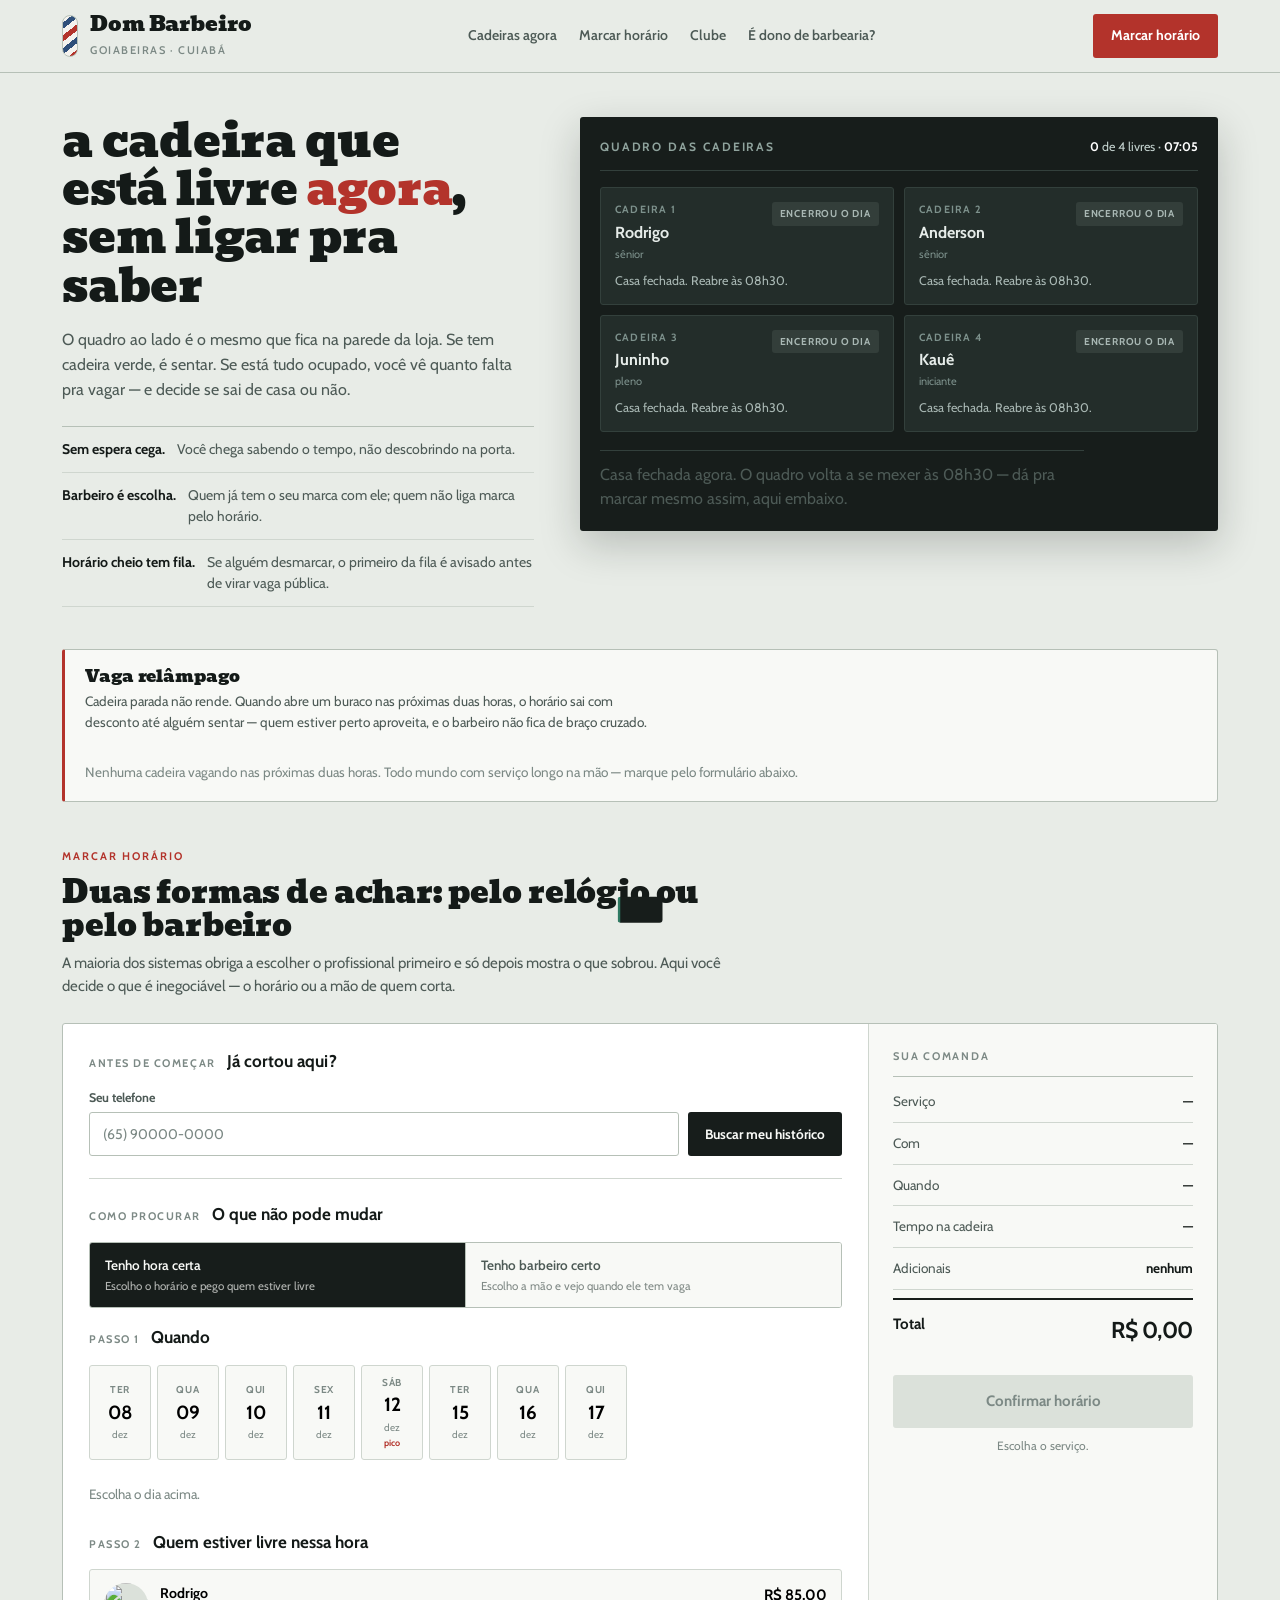
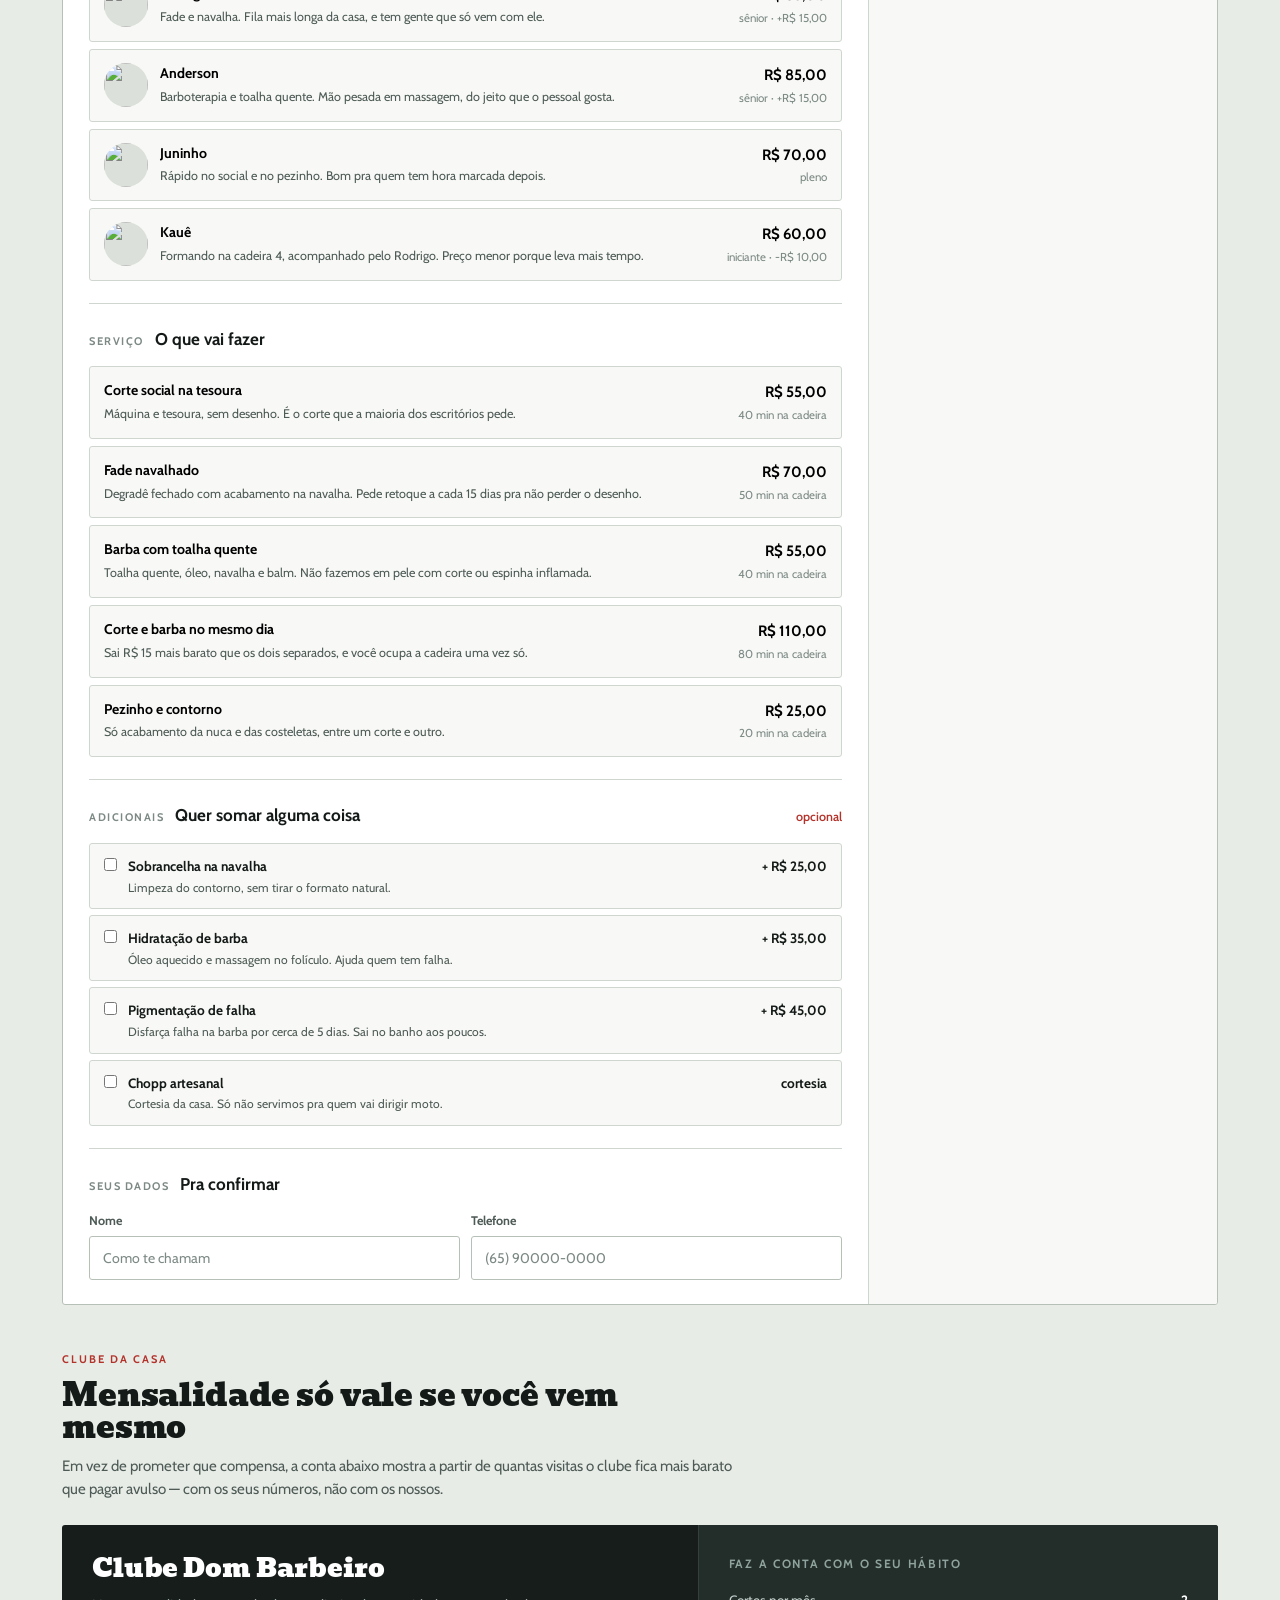
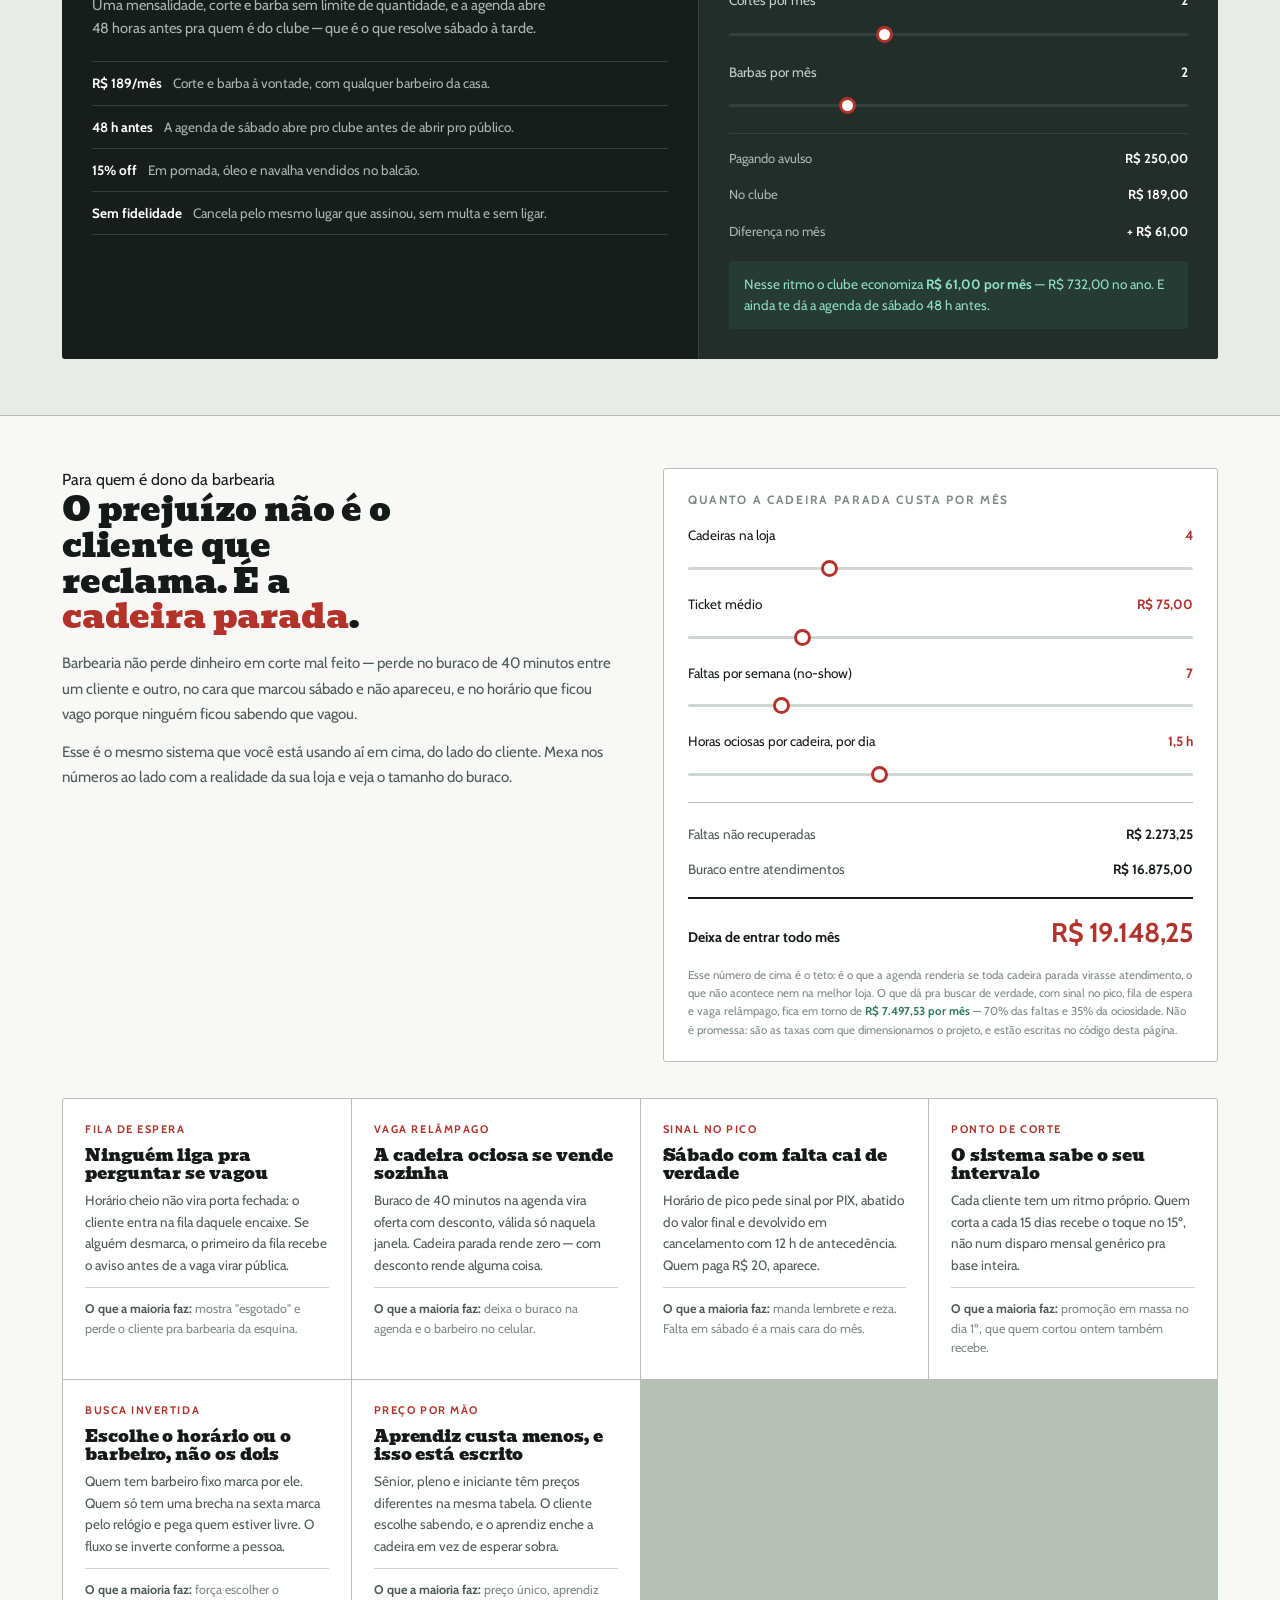
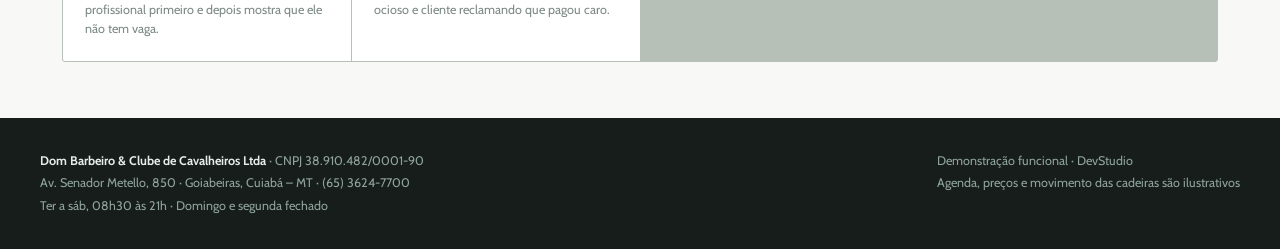
==== commit 2dc5c868: "feat: atualiza refinamento das demos e adiciona vídeo demonstrativo dos projetos" ====
--- a/demos/barbearia.html
+++ b/demos/barbearia.html
@@ -1,1582 +1,1260 @@
 <!DOCTYPE html>
 <html lang="pt-BR">
 <head>
-    <meta charset="UTF-8">
-    <meta name="viewport" content="width=device-width, initial-scale=1.0">
-    <title>Dom Barbeiro | Barbearia Clássica, Barboterapia & Agendamento Online</title>
-    <meta name="description" content="Agendamento online na Dom Barbeiro em Cuiabá. Escolha o serviço, seu barbeiro de preferência, data e horário com confirmação instantânea.">
-    <link rel="preconnect" href="https://fonts.googleapis.com">
-    <link rel="preconnect" href="https://fonts.gstatic.com" crossorigin>
-    <link href="https://fonts.googleapis.com/css2?family=Playfair+Display:ital,wght@0,600;0,700;0,800;1,600&family=Plus+Jakarta+Sans:wght@400;500;600;700;800&family=JetBrains+Mono:wght@500;600;700&display=swap" rel="stylesheet">
-    <style>
-        :root {
-            --bg-body: #0b0e14;
-            --bg-surface: #111622;
-            --bg-card: #171f30;
-            --bg-card-hover: #1e293f;
-            --gold-primary: #c5a059;
-            --gold-light: #dfbe7e;
-            --gold-dark: #967535;
-            --leather: #8a4b24;
-            --border-subtle: #243048;
-            --border-gold: rgba(197, 160, 89, 0.35);
-            --text-main: #f3f5f8;
-            --text-muted: #9aa7bc;
-            --text-dim: #60718b;
-            --success-color: #22c55e;
-            --radius-sm: 6px;
-            --radius-md: 10px;
-            --radius-lg: 16px;
-            --shadow-card: 0 12px 30px rgba(0, 0, 0, 0.45);
-        }
-
-        * {
-            box-sizing: border-box;
-            margin: 0;
-            padding: 0;
-            font-family: 'Plus Jakarta Sans', -apple-system, sans-serif;
-        }
-
-        body {
-            background-color: var(--bg-body);
-            color: var(--text-main);
-            min-height: 100vh;
-            -webkit-font-smoothing: antialiased;
-            line-height: 1.5;
-        }
-
-        .serif {
-            font-family: 'Playfair Display', Georgia, serif;
-        }
-
-        .mono {
-            font-family: 'JetBrains Mono', monospace;
-        }
-
-        a { color: inherit; text-decoration: none; }
-        button, input, select, textarea { font: inherit; }
-
-        /* Barra Superior Institucional */
-        .top-info-strip {
-            background: #07090e;
-            border-bottom: 1px solid var(--border-subtle);
-            padding: 8px 24px;
-            font-size: 0.78rem;
-            color: var(--text-muted);
-            display: flex;
-            justify-content: space-between;
-            align-items: center;
-            flex-wrap: wrap;
-            gap: 12px;
-        }
-
-        .top-info-strip b { color: var(--gold-light); }
-
-        .live-status-pill {
-            display: inline-flex;
-            align-items: center;
-            gap: 6px;
-            color: #4ade80;
-            font-weight: 600;
-        }
-
-        .live-status-pill i {
-            width: 6px;
-            height: 6px;
-            border-radius: 50%;
-            background: #22c55e;
-            box-shadow: 0 0 8px #22c55e;
-            animation: pulse-dot 2s infinite;
-        }
-
-        @keyframes pulse-dot {
-            0%, 100% { opacity: 1; transform: scale(1); }
-            50% { opacity: 0.4; transform: scale(0.85); }
-        }
-
-        /* Cabeçalho */
-        header {
-            background: rgba(17, 22, 34, 0.94);
-            backdrop-filter: blur(14px);
-            border-bottom: 1px solid var(--border-subtle);
-            position: sticky;
-            top: 0;
-            z-index: 100;
-            padding: 16px 24px;
-        }
-
-        .header-inner {
-            max-width: 1200px;
-            margin: 0 auto;
-            display: flex;
-            justify-content: space-between;
-            align-items: center;
-            gap: 20px;
-        }
-
-        .brand-logo {
-            display: flex;
-            align-items: center;
-            gap: 14px;
-        }
-
-        .brand-icon {
-            width: 42px;
-            height: 42px;
-            border-radius: var(--radius-md);
-            background: linear-gradient(135deg, var(--gold-primary), var(--leather));
-            color: #0b0e14;
-            display: flex;
-            align-items: center;
-            justify-content: center;
-            box-shadow: 0 4px 16px rgba(197, 160, 89, 0.35);
-        }
-
-        .brand-title h1 {
-            font-size: 1.25rem;
-            font-weight: 800;
-            letter-spacing: -0.01em;
-            line-height: 1.1;
-            color: #fff;
-        }
-
-        .brand-title span {
-            font-size: 0.68rem;
-            color: var(--gold-light);
-            text-transform: uppercase;
-            letter-spacing: 0.14em;
-            font-weight: 700;
-        }
-
-        .header-actions {
-            display: flex;
-            align-items: center;
-            gap: 16px;
-        }
-
-        .header-vip-link {
-            font-size: 0.85rem;
-            color: var(--text-muted);
-            font-weight: 600;
-            display: flex;
-            align-items: center;
-            gap: 6px;
-            transition: color 0.2s;
-        }
-
-        .header-vip-link:hover { color: var(--gold-light); }
-
-        .btn-schedule-nav {
-            background: var(--gold-primary);
-            color: #0b0e14;
-            border: none;
-            padding: 10px 18px;
-            border-radius: var(--radius-sm);
-            font-weight: 800;
-            font-size: 0.85rem;
-            cursor: pointer;
-            display: flex;
-            align-items: center;
-            gap: 8px;
-            transition: all 0.2s;
-        }
-
-        .btn-schedule-nav:hover {
-            background: var(--gold-light);
-            transform: translateY(-1px);
-        }
-
-        /* Hero */
-        .hero-banner {
-            max-width: 1200px;
-            margin: 36px auto 20px;
-            padding: 0 24px;
-        }
-
-        .hero-card {
-            background: linear-gradient(135deg, rgba(23, 31, 48, 0.95), rgba(11, 14, 20, 0.95)), url('https://images.unsplash.com/photo-1585747860715-2ba37e788b70?w=1200&auto=format&fit=crop&q=80') center/cover;
-            border: 1px solid var(--border-subtle);
-            border-radius: var(--radius-lg);
-            padding: 48px 40px;
-            display: grid;
-            grid-template-columns: 1.3fr 0.9fr;
-            gap: 40px;
-            align-items: center;
-            box-shadow: var(--shadow-card);
-            position: relative;
-            overflow: hidden;
-        }
-
-        .hero-card::after {
-            content: '';
-            position: absolute;
-            top: 0;
-            right: 0;
-            bottom: 0;
-            width: 5px;
-            background: linear-gradient(180deg, var(--gold-primary), var(--leather));
-        }
-
-        .hero-tag {
-            font-size: 0.72rem;
-            letter-spacing: 0.16em;
-            text-transform: uppercase;
-            color: var(--gold-light);
-            font-weight: 800;
-            margin-bottom: 12px;
-            display: inline-block;
-        }
-
-        .hero-card h2 {
-            font-size: clamp(2rem, 3.8vw, 3rem);
-            font-weight: 700;
-            line-height: 1.15;
-            color: #fff;
-            margin-bottom: 16px;
-        }
-
-        .hero-card h2 em {
-            color: var(--gold-light);
-            font-style: italic;
-        }
-
-        .hero-card p {
-            color: var(--text-muted);
-            font-size: 0.95rem;
-            line-height: 1.6;
-            margin-bottom: 24px;
-        }
-
-        .amenities-list {
-            display: flex;
-            flex-wrap: wrap;
-            gap: 12px;
-        }
-
-        .amenity-chip {
-            background: rgba(17, 22, 34, 0.8);
-            border: 1px solid var(--border-subtle);
-            border-radius: var(--radius-sm);
-            padding: 6px 12px;
-            font-size: 0.78rem;
-            color: #d1d9e6;
-            display: flex;
-            align-items: center;
-            gap: 6px;
-        }
-
-        .amenity-chip svg { color: var(--gold-primary); }
-
-        .hero-side-stats {
-            background: rgba(11, 14, 20, 0.75);
-            backdrop-filter: blur(10px);
-            border: 1px solid var(--border-gold);
-            border-radius: var(--radius-md);
-            padding: 24px;
-            display: flex;
-            flex-direction: column;
-            gap: 16px;
-        }
-
-        .hero-side-stats h4 {
-            font-size: 0.9rem;
-            color: var(--gold-light);
-            text-transform: uppercase;
-            letter-spacing: 0.08em;
-            font-weight: 700;
-            border-bottom: 1px solid var(--border-subtle);
-            padding-bottom: 10px;
-        }
-
-        .stat-line {
-            display: flex;
-            justify-content: space-between;
-            align-items: center;
-            font-size: 0.85rem;
-        }
-
-        .stat-line span { color: var(--text-muted); }
-        .stat-line strong { color: #fff; font-weight: 700; }
-
-        /* Fluxo Principal de Agendamento */
-        .booking-flow-section {
-            max-width: 1200px;
-            margin: 30px auto 70px;
-            padding: 0 24px;
-            display: grid;
-            grid-template-columns: 1.35fr 0.85fr;
-            gap: 30px;
-            align-items: start;
-        }
-
-        .step-container-card {
-            background: var(--bg-surface);
-            border: 1px solid var(--border-subtle);
-            border-radius: var(--radius-lg);
-            padding: 32px;
-            display: flex;
-            flex-direction: column;
-            gap: 32px;
-            box-shadow: var(--shadow-card);
-        }
-
-        .step-header {
-            display: flex;
-            align-items: center;
-            gap: 14px;
-            border-bottom: 1px solid var(--border-subtle);
-            padding-bottom: 16px;
-        }
-
-        .step-number {
-            width: 32px;
-            height: 32px;
-            border-radius: var(--radius-sm);
-            background: rgba(197, 160, 89, 0.15);
-            border: 1px solid var(--border-gold);
-            color: var(--gold-light);
-            display: grid;
-            place-items: center;
-            font-weight: 800;
-            font-size: 0.9rem;
-        }
-
-        .step-header h3 {
-            font-size: 1.2rem;
-            font-weight: 700;
-            color: #fff;
-        }
-
-        .step-header p {
-            font-size: 0.8rem;
-            color: var(--text-muted);
-            margin-top: 2px;
-        }
-
-        /* 1. Grade de Serviços */
-        .services-grid {
-            display: grid;
-            grid-template-columns: 1fr;
-            gap: 12px;
-        }
-
-        .service-option-card {
-            background: var(--bg-card);
-            border: 1px solid var(--border-subtle);
-            border-radius: var(--radius-md);
-            padding: 16px 20px;
-            cursor: pointer;
-            display: flex;
-            justify-content: space-between;
-            align-items: center;
-            gap: 16px;
-            transition: all 0.2s;
-        }
-
-        .service-option-card:hover {
-            border-color: var(--gold-dark);
-            background: var(--bg-card-hover);
-        }
-
-        .service-option-card.active {
-            border-color: var(--gold-primary);
-            background: rgba(197, 160, 89, 0.08);
-            box-shadow: 0 0 0 1px var(--gold-primary);
-        }
-
-        .service-main-info h4 {
-            font-size: 1rem;
-            font-weight: 700;
-            color: #fff;
-            margin-bottom: 4px;
-        }
-
-        .service-main-info p {
-            font-size: 0.8rem;
-            color: var(--text-muted);
-            line-height: 1.4;
-        }
-
-        .service-duration-badge {
-            font-size: 0.72rem;
-            color: var(--gold-light);
-            background: rgba(197, 160, 89, 0.12);
-            padding: 2px 8px;
-            border-radius: 4px;
-            display: inline-flex;
-            align-items: center;
-            gap: 4px;
-            margin-top: 6px;
-            font-weight: 600;
-        }
-
-        .service-price-block {
-            text-align: right;
-            flex-shrink: 0;
-        }
-
-        .service-price {
-            font-size: 1.15rem;
-            font-weight: 800;
-            color: var(--gold-light);
-            font-family: 'JetBrains Mono', monospace;
-        }
-
-        /* 2. Seleção de Barbeiro */
-        .barbers-grid {
-            display: grid;
-            grid-template-columns: repeat(auto-fill, minmax(200px, 1fr));
-            gap: 12px;
-        }
-
-        .barber-card {
-            background: var(--bg-card);
-            border: 1px solid var(--border-subtle);
-            border-radius: var(--radius-md);
-            padding: 14px;
-            cursor: pointer;
-            text-align: center;
-            display: flex;
-            flex-direction: column;
-            align-items: center;
-            gap: 10px;
-            transition: all 0.2s;
-        }
-
-        .barber-card:hover {
-            border-color: var(--gold-dark);
-            background: var(--bg-card-hover);
-        }
-
-        .barber-card.active {
-            border-color: var(--gold-primary);
-            background: rgba(197, 160, 89, 0.08);
-            box-shadow: 0 0 0 1px var(--gold-primary);
-        }
-
-        .barber-avatar-wrap {
-            width: 60px;
-            height: 60px;
-            border-radius: 50%;
-            overflow: hidden;
-            border: 2px solid var(--border-subtle);
-            position: relative;
-        }
-
-        .barber-card.active .barber-avatar-wrap {
-            border-color: var(--gold-primary);
-        }
-
-        .barber-avatar-wrap img {
-            width: 100%;
-            height: 100%;
-            object-fit: cover;
-        }
-
-        .barber-name {
-            font-size: 0.88rem;
-            font-weight: 700;
-            color: #fff;
-        }
-
-        .barber-specialty {
-            font-size: 0.72rem;
-            color: var(--text-dim);
-            line-height: 1.3;
-        }
-
-        /* 3. Seleção de Dias e Horários */
-        .days-slider {
-            display: grid;
-            grid-template-columns: repeat(auto-fit, minmax(70px, 1fr));
-            gap: 8px;
-            margin-bottom: 20px;
-        }
-
-        .day-tab {
-            background: var(--bg-card);
-            border: 1px solid var(--border-subtle);
-            border-radius: var(--radius-sm);
-            padding: 12px 6px;
-            cursor: pointer;
-            text-align: center;
-            transition: all 0.2s;
-        }
-
-        .day-tab:hover:not(.disabled) {
-            border-color: var(--gold-dark);
-        }
-
-        .day-tab.active {
-            background: var(--gold-primary);
-            border-color: var(--gold-primary);
-            color: #0b0e14;
-        }
-
-        .day-tab.active .day-name, .day-tab.active .day-month {
-            color: #0b0e14;
-            font-weight: 700;
-        }
-
-        .day-tab.active .day-num {
-            color: #0b0e14;
-        }
-
-        .day-name {
-            font-size: 0.7rem;
-            text-transform: uppercase;
-            letter-spacing: 0.06em;
-            color: var(--text-dim);
-            font-weight: 600;
-        }
-
-        .day-num {
-            font-size: 1.25rem;
-            font-weight: 800;
-            font-family: 'JetBrains Mono', monospace;
-            margin: 4px 0 2px;
-            color: #fff;
-        }
-
-        .day-month {
-            font-size: 0.7rem;
-            color: var(--text-dim);
-        }
-
-        .time-slots-grid {
-            display: grid;
-            grid-template-columns: repeat(auto-fill, minmax(90px, 1fr));
-            gap: 8px;
-        }
-
-        .time-slot-btn {
-            background: var(--bg-card);
-            border: 1px solid var(--border-subtle);
-            border-radius: var(--radius-sm);
-            padding: 10px 6px;
-            cursor: pointer;
-            text-align: center;
-            font-family: 'JetBrains Mono', monospace;
-            font-size: 0.85rem;
-            font-weight: 600;
-            color: #d1d9e6;
-            transition: all 0.2s;
-        }
-
-        .time-slot-btn:hover:not(:disabled) {
-            border-color: var(--gold-light);
-            color: #fff;
-        }
-
-        .time-slot-btn.active {
-            background: var(--gold-primary);
-            border-color: var(--gold-primary);
-            color: #0b0e14;
-            font-weight: 800;
-        }
-
-        .time-slot-btn:disabled {
-            opacity: 0.3;
-            cursor: not-allowed;
-            text-decoration: line-through;
-        }
-
-        /* 4. Mimos / Adicionais */
-        .extras-list {
-            display: grid;
-            gap: 10px;
-        }
-
-        .extra-checkbox-label {
-            display: flex;
-            align-items: center;
-            justify-content: space-between;
-            background: var(--bg-card);
-            border: 1px solid var(--border-subtle);
-            border-radius: var(--radius-sm);
-            padding: 12px 16px;
-            cursor: pointer;
-            font-size: 0.85rem;
-            transition: border-color 0.2s;
-        }
-
-        .extra-checkbox-label:hover {
-            border-color: var(--gold-dark);
-        }
-
-        .extra-checkbox-label.checked {
-            border-color: var(--gold-primary);
-            background: rgba(197, 160, 89, 0.06);
-        }
-
-        .extra-checkbox-left {
-            display: flex;
-            align-items: center;
-            gap: 10px;
-        }
-
-        .extra-checkbox-left input {
-            accent-color: var(--gold-primary);
-            width: 16px;
-            height: 16px;
-        }
-
-        /* Painel Lateral de Resumo / Checkout */
-        .summary-sticky-panel {
-            position: sticky;
-            top: 96px;
-            display: flex;
-            flex-direction: column;
-            gap: 20px;
-        }
-
-        .summary-card {
-            background: var(--bg-surface);
-            border: 1px solid var(--border-gold);
-            border-radius: var(--radius-lg);
-            padding: 28px;
-            display: flex;
-            flex-direction: column;
-            gap: 20px;
-            box-shadow: var(--shadow-card);
-        }
-
-        .summary-head {
-            border-bottom: 1px solid var(--border-subtle);
-            padding-bottom: 14px;
-        }
-
-        .summary-head h4 {
-            font-size: 1.1rem;
-            font-weight: 700;
-            color: #fff;
-        }
-
-        .summary-head p {
-            font-size: 0.78rem;
-            color: var(--text-muted);
-            margin-top: 2px;
-        }
-
-        .summary-details-list {
-            display: flex;
-            flex-direction: column;
-            gap: 12px;
-            font-size: 0.85rem;
-        }
-
-        .summary-detail-row {
-            display: flex;
-            justify-content: space-between;
-            align-items: center;
-            color: var(--text-muted);
-            border-bottom: 1px dashed rgba(255, 255, 255, 0.08);
-            padding-bottom: 8px;
-        }
-
-        .summary-detail-row:last-child {
-            border-bottom: none;
-            padding-bottom: 0;
-        }
-
-        .summary-detail-row strong {
-            color: #fff;
-            font-weight: 600;
-            text-align: right;
-        }
-
-        .form-user-field {
-            display: flex;
-            flex-direction: column;
-            gap: 6px;
-        }
-
-        .form-user-field label {
-            font-size: 0.78rem;
-            font-weight: 700;
-            color: var(--text-muted);
-            text-transform: uppercase;
-            letter-spacing: 0.05em;
-        }
-
-        .form-user-field input {
-            background: var(--bg-card);
-            border: 1px solid var(--border-subtle);
-            border-radius: var(--radius-sm);
-            padding: 12px 14px;
-            color: #fff;
-            font-size: 0.88rem;
-            outline: none;
-            transition: border-color 0.2s;
-        }
-
-        .form-user-field input:focus {
-            border-color: var(--gold-primary);
-        }
-
-        .summary-total-box {
-            background: rgba(197, 160, 89, 0.08);
-            border: 1px solid var(--border-gold);
-            border-radius: var(--radius-md);
-            padding: 16px;
-            display: flex;
-            justify-content: space-between;
-            align-items: center;
-        }
-
-        .summary-total-box span {
-            font-size: 0.82rem;
-            color: var(--text-muted);
-            font-weight: 600;
-        }
-
-        .summary-total-box b {
-            font-size: 1.35rem;
-            font-family: 'JetBrains Mono', monospace;
-            color: var(--gold-light);
-        }
-
-        .btn-confirm-appointment {
-            background: var(--gold-primary);
-            color: #0b0e14;
-            border: none;
-            padding: 16px;
-            border-radius: var(--radius-md);
-            font-weight: 800;
-            font-size: 0.95rem;
-            cursor: pointer;
-            display: flex;
-            align-items: center;
-            justify-content: center;
-            gap: 10px;
-            transition: all 0.2s;
-        }
-
-        .btn-confirm-appointment:hover:not(:disabled) {
-            background: var(--gold-light);
-            transform: translateY(-2px);
-            box-shadow: 0 6px 20px rgba(197, 160, 89, 0.4);
-        }
-
-        .btn-confirm-appointment:disabled {
-            background: #243048;
-            color: #60718b;
-            cursor: not-allowed;
-            transform: none;
-        }
-
-        /* Comprovante / Modal de Sucesso */
-        .modal-receipt-backdrop {
-            position: fixed;
-            inset: 0;
-            background: rgba(7, 9, 14, 0.85);
-            backdrop-filter: blur(8px);
-            z-index: 200;
-            display: flex;
-            align-items: center;
-            justify-content: center;
-            padding: 20px;
-            opacity: 0;
-            pointer-events: none;
-            transition: opacity 0.3s;
-        }
-
-        .modal-receipt-backdrop.open {
-            opacity: 1;
-            pointer-events: auto;
-        }
-
-        .receipt-card {
-            background: var(--bg-surface);
-            border: 1px solid var(--border-gold);
-            border-radius: var(--radius-lg);
-            width: min(520px, 100%);
-            max-height: 90vh;
-            overflow-y: auto;
-            padding: 32px;
-            box-shadow: 0 20px 50px rgba(0,0,0,0.6);
-            display: flex;
-            flex-direction: column;
-            gap: 20px;
-            animation: zoom-in 0.3s cubic-bezier(0.16, 1, 0.3, 1);
-        }
-
-        @keyframes zoom-in {
-            from { transform: scale(0.95); opacity: 0; }
-            to { transform: scale(1); opacity: 1; }
-        }
-
-        .receipt-icon-success {
-            width: 56px;
-            height: 56px;
-            border-radius: 50%;
-            background: rgba(34, 197, 94, 0.15);
-            border: 1px solid rgba(34, 197, 94, 0.4);
-            color: #4ade80;
-            display: grid;
-            place-items: center;
-            margin: 0 auto;
-        }
-
-        .receipt-header {
-            text-align: center;
-        }
-
-        .receipt-header h3 {
-            font-size: 1.5rem;
-            color: #fff;
-            margin-bottom: 6px;
-        }
-
-        .receipt-header p {
-            font-size: 0.85rem;
-            color: var(--text-muted);
-        }
-
-        .receipt-voucher-ticket {
-            background: #0b0e14;
-            border: 1px dashed var(--gold-primary);
-            border-radius: var(--radius-md);
-            padding: 18px;
-            display: flex;
-            flex-direction: column;
-            gap: 10px;
-            font-size: 0.85rem;
-        }
-
-        .voucher-header-line {
-            display: flex;
-            justify-content: space-between;
-            align-items: center;
-            border-bottom: 1px solid rgba(255, 255, 255, 0.08);
-            padding-bottom: 8px;
-        }
-
-        .voucher-code {
-            font-family: 'JetBrains Mono', monospace;
-            color: var(--gold-light);
-            font-weight: 800;
-            font-size: 1.1rem;
-        }
-
-        .receipt-actions {
-            display: flex;
-            flex-direction: column;
-            gap: 10px;
-        }
-
-        .btn-action-receipt {
-            padding: 12px 16px;
-            border-radius: var(--radius-sm);
-            font-weight: 700;
-            font-size: 0.85rem;
-            cursor: pointer;
-            display: flex;
-            align-items: center;
-            justify-content: center;
-            gap: 8px;
-            border: none;
-            transition: all 0.2s;
-        }
-
-        .btn-whatsapp-receipt {
-            background: #25d366;
-            color: #052e16;
-        }
-
-        .btn-whatsapp-receipt:hover {
-            background: #20ba59;
-        }
-
-        .btn-calendar-receipt {
-            background: var(--bg-card);
-            border: 1px solid var(--border-subtle);
-            color: #fff;
-        }
-
-        .btn-calendar-receipt:hover {
-            border-color: var(--gold-light);
-        }
-
-        .btn-close-receipt {
-            background: transparent;
-            color: var(--text-dim);
-            font-size: 0.8rem;
-            text-decoration: underline;
-            margin-top: 4px;
-        }
-
-        /* Clube VIP Banner */
-        .vip-club-section {
-            max-width: 1200px;
-            margin: 0 auto 60px;
-            padding: 0 24px;
-        }
-
-        .vip-club-card {
-            background: linear-gradient(135deg, #1c1409 0%, #111622 100%);
-            border: 1px solid var(--border-gold);
-            border-radius: var(--radius-lg);
-            padding: 36px 40px;
-            display: flex;
-            justify-content: space-between;
-            align-items: center;
-            flex-wrap: wrap;
-            gap: 24px;
-        }
-
-        .vip-club-info h3 {
-            font-size: 1.4rem;
-            color: var(--gold-light);
-            margin-bottom: 6px;
-        }
-
-        .vip-club-info p {
-            color: var(--text-muted);
-            font-size: 0.9rem;
-            max-width: 580px;
-        }
-
-        .vip-badge-tag {
-            background: var(--gold-primary);
-            color: #0b0e14;
-            padding: 10px 20px;
-            border-radius: var(--radius-sm);
-            font-weight: 800;
-            font-size: 0.9rem;
-            text-transform: uppercase;
-            letter-spacing: 0.05em;
-        }
-
-        footer {
-            background: #07090e;
-            border-top: 1px solid var(--border-subtle);
-            padding: 36px 24px;
-            text-align: center;
-            font-size: 0.82rem;
-            color: var(--text-dim);
-        }
-
-        footer strong { color: #fff; }
-
-        @media (max-width: 960px) {
-            .hero-card { grid-template-columns: 1fr; }
-            .booking-flow-section { grid-template-columns: 1fr; }
-            .summary-sticky-panel { position: static; }
-        }
-    </style>
+<meta charset="UTF-8">
+<meta name="viewport" content="width=device-width, initial-scale=1.0">
+<title>Dom Barbeiro | Cadeira livre agora, sem ligar pra saber — Cuiabá</title>
+<meta name="description" content="Veja qual cadeira está livre antes de sair de casa, marque com o barbeiro que você já conhece e entre na fila quando o horário estiver cheio. Goiabeiras, Cuiabá.">
+<link rel="preconnect" href="https://fonts.googleapis.com">
+<link rel="preconnect" href="https://fonts.gstatic.com" crossorigin>
+<link href="https://fonts.googleapis.com/css2?family=Bevan&family=Cabin:wght@400;500;600;700&display=swap" rel="stylesheet">
+<style>
+:root{
+  /* tirado do que existe dentro de uma barbearia: azulejo de subway,
+     ferro fundido esmaltado da cadeira, couro do assentador de navalha
+     e o vermelho do poste de barbeiro. Sem dourado. */
+  --tile:#e8ece7; --tile-2:#dbe1da; --porcelain:#f8f9f6; --white:#fff;
+  --iron:#171d1b; --iron-2:#232d2a; --iron-3:#33403c;
+  --ink:#141a18; --ink-60:#4d5a56; --ink-40:#7c8985;
+  --rule:#cfd6cf; --rule-2:#b6c0b7;
+  --pole:#b3332b; --pole-dark:#8e2721; --pole-soft:#f7e9e7;
+  --strop:#8a5a3c;
+  --menthol:#2f7a63; --menthol-soft:#e6f1ed;
+  --r:3px;
+}
+*{box-sizing:border-box;margin:0;padding:0}
+html{scroll-behavior:smooth}
+body{font-family:'Cabin',system-ui,sans-serif;background:var(--tile);color:var(--ink);-webkit-font-smoothing:antialiased;line-height:1.55}
+.sign{font-family:'Bevan',Georgia,serif;font-weight:400;letter-spacing:-.005em;line-height:1.05}
+.num{font-variant-numeric:tabular-nums}
+a{color:inherit}
+button,input,select,textarea{font:inherit}
+:focus-visible{outline:2px solid var(--pole);outline-offset:2px}
+table{border-collapse:collapse;width:100%}
+
+/* ── cabeçalho ─────────────────────────── */
+header{position:sticky;top:0;z-index:60;background:rgba(232,236,231,.94);backdrop-filter:blur(10px);border-bottom:1px solid var(--rule-2)}
+.hd{max-width:1200px;margin:0 auto;padding:13px 22px;display:flex;justify-content:space-between;align-items:center;gap:18px}
+.marca{display:flex;align-items:center;gap:12px;text-decoration:none}
+/* o poste: três faixas inclinadas, que é o que a barbearia tem na porta */
+.poste{width:16px;height:42px;border-radius:8px;overflow:hidden;background:repeating-linear-gradient(-38deg,var(--pole) 0 5px,#f4f2ee 5px 10px,#2f4f7a 10px 15px,#f4f2ee 15px 20px);border:1px solid var(--rule-2);flex-shrink:0}
+.marca h1{font-size:21px}
+.marca .sub{display:block;font-size:11px;letter-spacing:.14em;text-transform:uppercase;color:var(--ink-40);font-weight:600;margin-top:3px}
+.hd-nav{display:flex;gap:22px;align-items:center}
+.hd-nav a{font-size:14px;color:var(--ink-60);text-decoration:none;font-weight:600}
+.hd-nav a:hover{color:var(--pole)}
+.hd-cta{background:var(--pole);color:#fff;border:none;border-radius:var(--r);padding:11px 18px;font-size:14px;font-weight:700;cursor:pointer;text-decoration:none}
+.hd-cta:hover{background:var(--pole-dark)}
+
+/* ── abertura: a tese à esquerda, o quadro à direita ── */
+.abre{max-width:1200px;margin:0 auto;padding:44px 22px 30px;display:grid;grid-template-columns:.85fr 1.15fr;gap:46px;align-items:start}
+.abre h2{font-size:clamp(30px,4.2vw,46px);max-width:14ch}
+.abre h2 em{font-style:normal;color:var(--pole)}
+.abre>div>p{color:var(--ink-60);font-size:16px;margin-top:18px;max-width:44ch}
+.abre-lista{margin-top:24px;border-top:1px solid var(--rule-2)}
+.abre-lista div{display:flex;gap:12px;padding:12px 0;border-bottom:1px solid var(--rule);font-size:14px;color:var(--ink-60);line-height:1.5}
+.abre-lista b{color:var(--ink);font-weight:700;white-space:nowrap}
+
+/* ── o quadro das cadeiras: o elemento da casa ── */
+.quadro{background:var(--iron);border-radius:var(--r);padding:20px;box-shadow:0 14px 40px rgba(20,26,24,.22)}
+.quadro-top{display:flex;justify-content:space-between;align-items:baseline;gap:16px;padding-bottom:14px;border-bottom:1px solid var(--iron-3);margin-bottom:16px}
+.quadro-top h3{font-size:12px;letter-spacing:.16em;text-transform:uppercase;color:#8fa39d;font-weight:700}
+.quadro-top .agora{font-size:12.5px;color:#c3d2ce}
+.quadro-top .agora b{color:#fff}
+.cadeiras{display:grid;grid-template-columns:repeat(2,1fr);gap:10px}
+.cadeira{background:var(--iron-2);border:1px solid var(--iron-3);border-radius:var(--r);padding:14px;text-align:left;width:100%;cursor:default;color:#e6ece9;position:relative;overflow:hidden}
+.cadeira.livre{cursor:pointer;border-color:var(--menthol)}
+.cadeira.livre:hover{background:#2a3a35}
+.cadeira-top{display:flex;justify-content:space-between;align-items:flex-start;gap:10px;margin-bottom:9px}
+.cadeira-n{font-size:10.5px;letter-spacing:.12em;text-transform:uppercase;color:#7d918c;font-weight:700}
+.cadeira-nome{font-size:16px;font-weight:700;margin-top:2px}
+.cadeira-nivel{font-size:11px;color:#7d918c}
+.selo{font-size:10px;letter-spacing:.08em;text-transform:uppercase;font-weight:700;padding:4px 8px;border-radius:var(--r);white-space:nowrap}
+.selo.ocupada{background:rgba(179,51,43,.2);color:#ff9d94}
+.selo.livre{background:rgba(47,122,99,.22);color:#7fd9bd}
+.selo.fecha{background:rgba(124,137,133,.18);color:#a9b8b4}
+.cadeira-o{font-size:12.5px;color:#a9b8b4;line-height:1.45}
+.cadeira-o b{color:#e6ece9}
+.barra{height:4px;background:var(--iron-3);border-radius:2px;overflow:hidden;margin-top:10px}
+.barra i{display:block;height:100%;background:var(--pole);transition:width 1s linear}
+.cadeira.livre .barra i{background:var(--menthol)}
+.cadeira-cta{display:block;font-size:12px;font-weight:700;color:#7fd9bd;margin-top:9px}
+.quadro-pe{margin-top:14px;padding-top:12px;border-top:1px solid var(--iron-3);font-size:11.5px;color:#7d918c;line-height:1.5}
+
+/* ── vagas relâmpago ───────────────────── */
+.relampago{max-width:1200px;margin:12px auto 0;padding:0 22px}
+.relampago-in{background:var(--porcelain);border:1px solid var(--rule-2);border-left:3px solid var(--pole);border-radius:var(--r);padding:18px 20px}
+.relampago-in h3{font-size:17px;margin-bottom:5px}
+.relampago-in>p{font-size:13.5px;color:var(--ink-60);max-width:64ch;line-height:1.55}
+.vagas{display:flex;gap:9px;flex-wrap:wrap;margin-top:15px}
+.vaga{background:var(--white);border:1px solid var(--rule);border-radius:var(--r);padding:11px 14px;cursor:pointer;text-align:left;min-width:150px}
+.vaga:hover{border-color:var(--pole)}
+.vaga .h{font-size:17px;font-weight:700;letter-spacing:-.01em}
+.vaga .q{font-size:12px;color:var(--ink-60);margin-top:2px}
+.vaga .p{font-size:12.5px;margin-top:7px;font-weight:700;color:var(--pole)}
+.vaga .p s{color:var(--ink-40);font-weight:400;margin-right:6px}
+.relampago-vazio{font-size:13.5px;color:var(--ink-40);margin-top:14px}
+
+/* ── seções ────────────────────────────── */
+.sec{max-width:1200px;margin:0 auto;padding:46px 22px 0}
+.sec-cab{max-width:62ch;margin-bottom:24px}
+.sec-cab .olho{display:block;font-size:11px;letter-spacing:.18em;text-transform:uppercase;color:var(--pole);font-weight:700;margin-bottom:11px}
+.sec-cab h3{font-size:clamp(23px,3vw,31px)}
+.sec-cab p{color:var(--ink-60);font-size:15px;margin-top:11px}
+
+/* ── agendamento ───────────────────────── */
+.marcar{background:var(--white);border:1px solid var(--rule-2);border-radius:var(--r);overflow:hidden}
+.marcar-corpo{display:grid;grid-template-columns:1fr 348px}
+.passos{padding:24px 26px;border-right:1px solid var(--rule)}
+.painel{padding:24px;background:var(--porcelain)}
+
+.bloco{padding-bottom:22px;margin-bottom:22px;border-bottom:1px solid var(--rule)}
+.bloco:last-child{border-bottom:none;margin-bottom:0;padding-bottom:0}
+.bloco-t{display:flex;align-items:baseline;gap:11px;margin-bottom:14px}
+.bloco-t span{font-size:11px;letter-spacing:.14em;text-transform:uppercase;color:var(--ink-40);font-weight:700}
+.bloco-t h4{font-size:17px}
+.bloco-t em{font-style:normal;font-size:12.5px;color:var(--pole);font-weight:600;margin-left:auto;white-space:nowrap}
+
+/* reconhecer quem já é cliente */
+.conheco{display:flex;gap:9px;align-items:flex-end;flex-wrap:wrap}
+.conheco .campo{flex:1;min-width:190px}
+.conheco button{background:var(--iron);color:var(--porcelain);border:none;border-radius:var(--r);padding:12px 17px;font-size:13.5px;font-weight:700;cursor:pointer;height:44px}
+.conheco button:hover{background:var(--iron-2)}
+.ponto{margin-top:13px;background:var(--menthol-soft);border-left:2px solid var(--menthol);padding:13px 15px;font-size:13.5px;color:#1d4d3f;line-height:1.6}
+.ponto b{font-weight:700}
+.ponto.atrasado{background:var(--pole-soft);border-left-color:var(--pole);color:#6d221c}
+.ponto small{display:block;margin-top:6px;font-size:12px;opacity:.85}
+
+/* o jeito de procurar: por horário ou por barbeiro */
+.modo{display:flex;border:1px solid var(--rule-2);border-radius:var(--r);overflow:hidden;margin-bottom:16px}
+.modo button{flex:1;background:var(--porcelain);border:none;padding:12px 10px;font-size:13.5px;font-weight:600;color:var(--ink-60);cursor:pointer;text-align:left;padding-left:15px}
+.modo button+button{border-left:1px solid var(--rule-2)}
+.modo button:hover{background:var(--tile-2)}
+.modo button[aria-pressed="true"]{background:var(--iron);color:var(--porcelain)}
+.modo button small{display:block;font-size:11.5px;font-weight:400;opacity:.7;margin-top:2px}
+
+.opcoes{display:grid;gap:7px}
+.opcao{display:flex;gap:12px;align-items:flex-start;background:var(--porcelain);border:1px solid var(--rule);border-radius:var(--r);padding:13px 14px;cursor:pointer;text-align:left;width:100%}
+.opcao:hover{border-color:var(--rule-2)}
+.opcao[aria-pressed="true"]{border-color:var(--pole);box-shadow:inset 0 0 0 1px var(--pole);background:var(--white)}
+.opcao b{display:block;font-size:14px;font-weight:700}
+.opcao small{display:block;font-size:12.5px;color:var(--ink-60);line-height:1.45;margin-top:3px}
+.opcao .lado{margin-left:auto;text-align:right;white-space:nowrap;padding-left:10px}
+.opcao .preco{font-size:15px;font-weight:700}
+.opcao .dur{display:block;font-size:11.5px;color:var(--ink-40);margin-top:2px}
+.opcao .foto{width:44px;height:44px;border-radius:50%;object-fit:cover;background:var(--tile-2);flex-shrink:0}
+
+.dias{display:flex;gap:6px;overflow-x:auto;padding-bottom:4px;margin-bottom:14px;scrollbar-width:none}
+.dias::-webkit-scrollbar{display:none}
+.dia{flex:0 0 62px;background:var(--porcelain);border:1px solid var(--rule);border-radius:var(--r);padding:9px 4px;cursor:pointer;text-align:center}
+.dia:hover:not(:disabled){border-color:var(--rule-2)}
+.dia[aria-pressed="true"]{background:var(--iron);border-color:var(--iron);color:var(--porcelain)}
+.dia:disabled{opacity:.34;cursor:not-allowed}
+.dia .s{display:block;font-size:10px;text-transform:uppercase;letter-spacing:.08em;color:var(--ink-40);font-weight:700}
+.dia .n{display:block;font-size:19px;font-weight:700;font-variant-numeric:tabular-nums}
+.dia .m{display:block;font-size:10px;color:var(--ink-40)}
+.dia[aria-pressed="true"] .s,.dia[aria-pressed="true"] .m{color:#9fb0ab}
+.dia .pico{display:block;font-size:9px;color:var(--pole);font-weight:700;margin-top:1px}
+.dia[aria-pressed="true"] .pico{color:#ff9d94}
+
+.horas{display:grid;grid-template-columns:repeat(auto-fill,minmax(86px,1fr));gap:6px}
+.hora{background:var(--porcelain);border:1px solid var(--rule);border-radius:var(--r);padding:10px 4px;font-size:14px;font-weight:600;cursor:pointer;font-variant-numeric:tabular-nums}
+.hora:hover:not(:disabled){border-color:var(--rule-2)}
+.hora[aria-pressed="true"]{background:var(--pole);border-color:var(--pole);color:#fff}
+.hora.cheia{cursor:pointer;color:var(--ink-40);border-style:dashed;background:none}
+.hora.cheia:hover{border-color:var(--pole);color:var(--pole)}
+.hora small{display:block;font-size:10px;font-weight:400;color:var(--ink-40);margin-top:2px}
+.hora[aria-pressed="true"] small{color:#f3cdc9}
+.horas-vazio{grid-column:1/-1;font-size:13.5px;color:var(--ink-40);padding:6px 0}
+
+.extras{display:grid;gap:6px}
+.extra{display:flex;gap:11px;align-items:flex-start;background:var(--porcelain);border:1px solid var(--rule);border-radius:var(--r);padding:12px 14px;cursor:pointer;font-size:13.5px}
+.extra:hover{border-color:var(--rule-2)}
+.extra:has(input:checked){border-color:var(--pole);background:var(--white)}
+.extra input{accent-color:var(--pole);margin-top:2px;flex-shrink:0}
+.extra b{display:block;font-weight:700}
+.extra small{display:block;font-size:12px;color:var(--ink-60);margin-top:2px;line-height:1.45}
+.extra .v{margin-left:auto;font-weight:700;white-space:nowrap;padding-left:10px}
+
+.campo label{display:block;font-size:12.5px;font-weight:700;color:var(--ink-60);margin-bottom:5px}
+.campo input,.campo select{width:100%;background:var(--white);border:1px solid var(--rule-2);border-radius:var(--r);padding:12px 13px;font-size:14px;color:var(--ink);height:44px}
+.campo input::placeholder{color:var(--ink-40)}
+.campo input:focus,.campo select:focus{border-color:var(--pole);outline:none}
+.campos-2{display:grid;grid-template-columns:1fr 1fr;gap:11px}
+
+/* painel lateral: a comanda */
+.comanda-t{font-size:11px;letter-spacing:.16em;text-transform:uppercase;color:var(--ink-40);font-weight:700;padding-bottom:11px;border-bottom:1px solid var(--rule-2);margin-bottom:4px}
+.linha{display:flex;justify-content:space-between;gap:14px;padding:10px 0;border-bottom:1px solid var(--rule);font-size:13.5px;color:var(--ink-60)}
+.linha b{color:var(--ink);font-weight:700;text-align:right}
+.linha.somatoria{border-bottom:none;border-top:2px solid var(--iron);margin-top:8px;padding-top:13px;font-size:15px;color:var(--ink);font-weight:700}
+.linha.somatoria b{font-size:23px;letter-spacing:-.02em}
+.linha.desc b{color:var(--menthol)}
+.sinal{margin-top:14px;background:var(--pole-soft);border:1px solid #e8cfcc;border-radius:var(--r);padding:14px}
+.sinal h5{font-size:12.5px;font-weight:700;color:#6d221c;margin-bottom:6px}
+.sinal p{font-size:12px;color:#7d3a33;line-height:1.55}
+.sinal code{display:block;background:var(--white);border:1px solid #e8cfcc;border-radius:var(--r);padding:9px;font-family:ui-monospace,monospace;font-size:10.5px;color:var(--ink-60);word-break:break-all;max-height:66px;overflow:auto;margin-top:9px;line-height:1.45}
+.sinal button{width:100%;margin-top:8px;background:var(--white);border:1px solid #e8cfcc;color:#6d221c;border-radius:var(--r);padding:10px;font-size:12.5px;font-weight:700;cursor:pointer}
+.sinal button:hover{background:var(--pole);border-color:var(--pole);color:#fff}
+.fechar{width:100%;margin-top:16px;background:var(--pole);color:#fff;border:none;border-radius:var(--r);padding:15px;font-size:15px;font-weight:700;cursor:pointer}
+.fechar:hover:not(:disabled){background:var(--pole-dark)}
+.fechar:disabled{background:var(--tile-2);color:var(--ink-40);cursor:not-allowed}
+.recado{font-size:12px;color:var(--ink-40);text-align:center;margin-top:9px;min-height:17px;line-height:1.5}
+
+/* ── clube ─────────────────────────────── */
+.clube{display:grid;grid-template-columns:1.1fr .9fr;gap:0;background:var(--iron);border-radius:var(--r);overflow:hidden;color:#e6ece9}
+.clube-txt{padding:30px}
+.clube-txt h3{font-size:26px;color:#fff;margin-bottom:11px}
+.clube-txt>p{font-size:14.5px;color:#a9b8b4;line-height:1.65;max-width:46ch}
+.clube-itens{margin-top:20px;border-top:1px solid var(--iron-3)}
+.clube-itens div{display:flex;gap:11px;padding:11px 0;border-bottom:1px solid var(--iron-3);font-size:13.5px;color:#a9b8b4;line-height:1.5}
+.clube-itens b{color:#fff;white-space:nowrap;font-weight:700}
+.clube-conta{padding:30px;background:var(--iron-2);border-left:1px solid var(--iron-3)}
+.clube-conta h4{font-size:12px;letter-spacing:.14em;text-transform:uppercase;color:#8fa39d;font-weight:700;margin-bottom:16px}
+.clube-ctrl{margin-bottom:18px}
+.clube-ctrl .top{display:flex;justify-content:space-between;align-items:baseline;gap:12px;margin-bottom:8px;font-size:13.5px;color:#c3d2ce}
+.clube-ctrl .top b{color:#fff;font-variant-numeric:tabular-nums}
+input[type=range]{width:100%;-webkit-appearance:none;appearance:none;height:3px;border-radius:2px;background:var(--iron-3);outline:none}
+input[type=range]::-webkit-slider-thumb{-webkit-appearance:none;width:17px;height:17px;border-radius:50%;background:#fff;border:3px solid var(--pole);cursor:pointer}
+input[type=range]::-moz-range-thumb{width:13px;height:13px;border-radius:50%;background:#fff;border:3px solid var(--pole);cursor:pointer}
+.clube-res{border-top:1px solid var(--iron-3);padding-top:6px}
+.clube-linha{display:flex;justify-content:space-between;gap:12px;padding:8px 0;font-size:13px;color:#a9b8b4}
+.clube-linha b{color:#fff;font-variant-numeric:tabular-nums}
+.clube-veredito{margin-top:12px;padding:13px 15px;border-radius:var(--r);font-size:13.5px;line-height:1.55}
+.clube-veredito.vale{background:rgba(47,122,99,.18);color:#8fe0c4}
+.clube-veredito.nao{background:rgba(124,137,133,.16);color:#b8c5c1}
+.clube-veredito b{font-weight:700}
+
+/* ── apresentação pro dono ─────────────── */
+.dono{background:var(--porcelain);border-top:1px solid var(--rule-2);margin-top:56px;padding:52px 0 56px}
+.dono-in{max-width:1200px;margin:0 auto;padding:0 22px}
+.dono-abre{display:grid;grid-template-columns:1fr 1fr;gap:46px;align-items:start;margin-bottom:36px}
+.dono-abre h3{font-size:clamp(24px,3.2vw,34px);max-width:16ch}
+.dono-abre h3 em{font-style:normal;color:var(--pole)}
+.dono-abre>div>p{color:var(--ink-60);font-size:15px;margin-top:16px;line-height:1.7}
+.dono-abre>div>p+p{margin-top:12px}
+
+.conta-cx{background:var(--white);border:1px solid var(--rule-2);border-radius:var(--r);padding:22px 24px}
+.conta-cx h4{font-size:12px;letter-spacing:.14em;text-transform:uppercase;color:var(--ink-40);font-weight:700;margin-bottom:16px}
+.conta-ctrl{margin-bottom:16px}
+.conta-ctrl .top{display:flex;justify-content:space-between;align-items:baseline;gap:12px;margin-bottom:7px;font-size:13.5px}
+.conta-ctrl .top b{color:var(--pole);font-weight:700;font-variant-numeric:tabular-nums}
+.conta-cx input[type=range]{background:var(--rule)}
+.perda{margin-top:18px;border-top:1px solid var(--rule-2);padding-top:14px}
+.perda-l{display:flex;justify-content:space-between;gap:12px;padding:7px 0;font-size:13.5px;color:var(--ink-60)}
+.perda-l b{color:var(--ink);font-weight:700;font-variant-numeric:tabular-nums}
+.perda-total{display:flex;justify-content:space-between;align-items:baseline;gap:12px;margin-top:10px;padding-top:13px;border-top:2px solid var(--iron);font-size:14px;font-weight:700}
+.perda-total b{font-size:27px;color:var(--pole);letter-spacing:-.02em;font-variant-numeric:tabular-nums}
+.perda-nota{font-size:11.5px;color:var(--ink-40);margin-top:12px;line-height:1.6}
+
+.recursos{display:grid;grid-template-columns:repeat(auto-fit,minmax(255px,1fr));gap:1px;background:var(--rule-2);border:1px solid var(--rule-2);border-radius:var(--r);overflow:hidden}
+.rec{background:var(--white);padding:22px}
+.rec .marca-n{font-size:11px;letter-spacing:.14em;text-transform:uppercase;color:var(--pole);font-weight:700;display:block;margin-bottom:9px}
+.rec h5{font-size:16.5px;margin-bottom:8px}
+.rec p{font-size:13.5px;color:var(--ink-60);line-height:1.6}
+.rec .contra{display:block;margin-top:11px;padding-top:11px;border-top:1px solid var(--rule);font-size:12.5px;color:var(--ink-40);line-height:1.55}
+.rec .contra b{color:var(--ink-60)}
+
+/* ── comprovante ───────────────────────── */
+.veu{position:fixed;inset:0;background:rgba(20,26,24,.66);opacity:0;pointer-events:none;transition:opacity .22s;z-index:90;display:grid;place-items:center;padding:20px;overflow-y:auto}
+.veu.on{opacity:1;pointer-events:auto}
+.comprovante{width:min(500px,100%);background:var(--porcelain);border-radius:var(--r);transform:translateY(12px);transition:transform .22s;max-height:92vh;overflow-y:auto}
+.veu.on .comprovante{transform:none}
+.comp-topo{background:var(--iron);color:#e6ece9;padding:24px;text-align:center}
+.comp-topo i{width:48px;height:48px;border-radius:50%;background:rgba(47,122,99,.2);border:1px solid rgba(47,122,99,.45);color:#7fd9bd;display:grid;place-items:center;margin:0 auto 14px}
+.comp-topo h3{font-size:22px;color:#fff}
+.comp-topo p{font-size:13.5px;color:#a9b8b4;margin-top:8px;line-height:1.6;max-width:40ch;margin-inline:auto}
+.ficha{padding:22px 24px}
+.ficha-cod{display:flex;justify-content:space-between;align-items:center;gap:14px;background:var(--white);border:1px solid var(--rule-2);border-radius:var(--r);padding:13px 16px;margin-bottom:16px}
+.ficha-cod span{font-size:10.5px;letter-spacing:.14em;text-transform:uppercase;color:var(--ink-40);font-weight:700}
+.ficha-cod b{font-size:21px;font-weight:700;font-variant-numeric:tabular-nums;letter-spacing:.02em}
+.ficha-l{display:flex;justify-content:space-between;gap:14px;padding:10px 0;border-bottom:1px solid var(--rule);font-size:13.5px;color:var(--ink-60)}
+.ficha-l:last-of-type{border-bottom:none}
+.ficha-l b{color:var(--ink);font-weight:700;text-align:right}
+.regra{margin-top:16px;background:var(--white);border:1px solid var(--rule);border-radius:var(--r);padding:14px 16px}
+.regra b{display:block;font-size:12.5px;font-weight:700;margin-bottom:7px}
+.regra ul{margin:0;padding-left:17px;font-size:12.5px;color:var(--ink-60);line-height:1.75}
+.canais{padding:0 24px 24px;display:grid;gap:8px}
+.canal{display:flex;align-items:center;gap:12px;background:var(--white);border:1px solid var(--rule-2);border-radius:var(--r);padding:13px 15px;cursor:pointer;text-decoration:none;color:var(--ink);font-size:13.5px;font-weight:700;text-align:left;width:100%}
+.canal:hover{border-color:var(--iron)}
+.canal small{display:block;font-weight:400;color:var(--ink-60);font-size:12px;margin-top:2px;line-height:1.45}
+.canal i{width:32px;height:32px;border-radius:var(--r);background:var(--tile);color:var(--ink-60);display:grid;place-items:center;flex-shrink:0}
+.canal.wa i{background:var(--menthol-soft);color:var(--menthol)}
+.de-novo{background:none;border:none;color:var(--ink-40);font-size:12.5px;text-decoration:underline;text-underline-offset:4px;cursor:pointer;width:100%;padding:4px}
+
+footer{background:var(--iron);color:#8fa39d;padding:32px 22px;margin-top:0}
+.pe{max-width:1200px;margin:0 auto;display:flex;justify-content:space-between;gap:20px;flex-wrap:wrap;font-size:12.5px;line-height:1.8}
+footer b{color:#e6ece9}
+.aviso{position:fixed;left:50%;bottom:24px;transform:translate(-50%,180%);background:var(--iron);color:var(--porcelain);padding:13px 21px;border-radius:var(--r);font-size:13.5px;font-weight:700;z-index:120;transition:transform .28s ease;border-left:3px solid var(--menthol)}
+.aviso.on{transform:translate(-50%,0)}
+
+@media (max-width:980px){
+  .abre{grid-template-columns:1fr;gap:32px}
+  .marcar-corpo{grid-template-columns:1fr}
+  .passos{border-right:none;border-bottom:1px solid var(--rule)}
+  .clube{grid-template-columns:1fr}
+  .clube-conta{border-left:none;border-top:1px solid var(--iron-3)}
+  .dono-abre{grid-template-columns:1fr;gap:28px}
+  .hd-nav{display:none}
+}
+@media (max-width:560px){
+  .cadeiras{grid-template-columns:1fr}
+  .campos-2{grid-template-columns:1fr}
+  .modo{flex-direction:column}
+  .modo button+button{border-left:none;border-top:1px solid var(--rule-2)}
+}
+@media print{
+  header,.abre,.relampago,.sec,.dono,.canais,.de-novo,footer,.aviso{display:none!important}
+  .veu{position:static;opacity:1;background:none;padding:0;display:block}
+  .comprovante{width:100%;max-height:none;transform:none}
+  .comp-topo{background:#eee;color:#000}
+  .comp-topo h3,.comp-topo p{color:#000}
+  body{background:#fff}
+}
+@media (prefers-reduced-motion:reduce){*{animation-duration:.001ms!important;transition-duration:.001ms!important}}
+</style>
 </head>
 <body>
 
-    <!-- Faixa Topo -->
-    <div class="top-info-strip">
-        <span>📍 Av. Senador Metello, 850 · Bairro Goiabeiras · Cuiabá - MT</span>
-        <span class="live-status-pill"><i></i> Barba & Chopp Lounge aberto até 21h</span>
-        <span>Tel / WhatsApp: <b>(65) 3624-7700</b></span>
+<header>
+  <div class="hd">
+    <a href="#" class="marca">
+      <span class="poste" aria-hidden="true"></span>
+      <span><span class="sign" style="font-size:21px">Dom Barbeiro</span><span class="sub">Goiabeiras · Cuiabá</span></span>
+    </a>
+    <nav class="hd-nav">
+      <a href="#quadro">Cadeiras agora</a>
+      <a href="#marcar">Marcar horário</a>
+      <a href="#clube">Clube</a>
+      <a href="#dono">É dono de barbearia?</a>
+    </nav>
+    <a href="#marcar" class="hd-cta">Marcar horário</a>
+  </div>
+</header>
+
+<section class="abre" id="quadro">
+  <div>
+    <h2 class="sign">a cadeira que está livre <em>agora</em>, sem ligar pra saber</h2>
+    <p>O quadro ao lado é o mesmo que fica na parede da loja. Se tem cadeira verde, é sentar. Se está tudo ocupado, você vê quanto falta pra vagar — e decide se sai de casa ou não.</p>
+    <div class="abre-lista">
+      <div><b>Sem espera cega.</b><span>Você chega sabendo o tempo, não descobrindo na porta.</span></div>
+      <div><b>Barbeiro é escolha.</b><span>Quem já tem o seu marca com ele; quem não liga marca pelo horário.</span></div>
+      <div><b>Horário cheio tem fila.</b><span>Se alguém desmarcar, o primeiro da fila é avisado antes de virar vaga pública.</span></div>
     </div>
-
-    <!-- Cabeçalho -->
-    <header>
-        <div class="header-inner">
-            <a href="#" class="brand-logo">
-                <div class="brand-icon">
-                    <svg width="24" height="24" viewBox="0 0 24 24" fill="none" stroke="currentColor" stroke-width="2.2"><path d="m14 4 6 6-6 6-6-6 6-6Z"/><path d="M4 14v4a2 2 0 0 0 2 2h4"/><path d="M20 14v4a2 2 0 0 1-2 2h-4"/></svg>
-                </div>
-                <div class="brand-title">
-                    <h1 class="serif">Dom Barbeiro</h1>
-                    <span>Clube & Barboterapia Cuiabá</span>
-                </div>
-            </a>
-
-            <div class="header-actions">
-                <a href="#clube-vip" class="header-vip-link">
-                    <svg width="16" height="16" viewBox="0 0 24 24" fill="none" stroke="currentColor" stroke-width="2"><path d="M6 3h12l4 6-10 12L2 9l4-6Z"/></svg>
-                    <span>Clube VIP por Assinatura</span>
-                </a>
-                <a href="#agendamento" class="btn-schedule-nav">
-                    <svg width="16" height="16" viewBox="0 0 24 24" fill="none" stroke="currentColor" stroke-width="2"><rect width="18" height="18" x="3" y="4" rx="2"/><path d="M16 2v4M8 2v4M3 10h18"/></svg>
-                    <span>Agendar Horário</span>
-                </a>
+  </div>
+
+  <div class="quadro">
+    <div class="quadro-top">
+      <h3>Quadro das cadeiras</h3>
+      <div class="agora"><b id="livresAgora">—</b> de 4 livres · <b id="relogio">—</b></div>
+    </div>
+    <div class="cadeiras" id="cadeiras"></div>
+    <p class="quadro-pe" id="quadroPe">—</p>
+  </div>
+</section>
+
+<section class="relampago">
+  <div class="relampago-in">
+    <h3 class="sign">Vaga relâmpago</h3>
+    <p>Cadeira parada não rende. Quando abre um buraco nas próximas duas horas, o horário sai com desconto até alguém sentar — quem estiver perto aproveita, e o barbeiro não fica de braço cruzado.</p>
+    <div class="vagas" id="vagas"></div>
+  </div>
+</section>
+
+<section class="sec" id="marcar">
+  <div class="sec-cab">
+    <span class="olho">Marcar horário</span>
+    <h3 class="sign">Duas formas de achar: pelo relógio ou pelo barbeiro</h3>
+    <p>A maioria dos sistemas obriga a escolher o profissional primeiro e só depois mostra o que sobrou. Aqui você decide o que é inegociável — o horário ou a mão de quem corta.</p>
+  </div>
+
+  <div class="marcar" id="cartaoMarcar">
+    <div class="marcar-corpo">
+      <div class="passos">
+
+        <div class="bloco">
+          <div class="bloco-t"><span>Antes de começar</span><h4>Já cortou aqui?</h4></div>
+          <div class="conheco">
+            <div class="campo">
+              <label for="fone">Seu telefone</label>
+              <input type="tel" id="fone" placeholder="(65) 90000-0000" inputmode="tel">
             </div>
+            <button onclick="reconhecer()">Buscar meu histórico</button>
+          </div>
+          <div id="pontoCorte"></div>
         </div>
-    </header>
-
-    <main>
-        <!-- Hero Section -->
-        <section class="hero-banner">
-            <div class="hero-card">
-                <div>
-                    <span class="hero-tag">Tradição, Visagismo & Toalha Quente</span>
-                    <h2 class="serif">Mais que um corte, seu <em>ritual de cuidado</em> masculino.</h2>
-                    <p>Ambiente climatizado exclusivo, navalha esterilizada, produtos premium para barba e cabelo e aquele chopp artesanal cortesia enquanto você relaxa.</p>
-                    
-                    <div class="amenities-list">
-                        <span class="amenity-chip">
-                            <svg width="14" height="14" viewBox="0 0 24 24" fill="none" stroke="currentColor" stroke-width="2"><path d="M12 2v20M17 5H9.5a3.5 3.5 0 0 0 0 7h5a3.5 3.5 0 0 1 0 7H6"/></svg>
-                            Chopp Artesanal Cortesia
-                        </span>
-                        <span class="amenity-chip">
-                            <svg width="14" height="14" viewBox="0 0 24 24" fill="none" stroke="currentColor" stroke-width="2"><circle cx="12" cy="12" r="10"/><polyline points="12 6 12 12 16 14"/></svg>
-                            Tolerância e Pontualidade
-                        </span>
-                        <span class="amenity-chip">
-                            <svg width="14" height="14" viewBox="0 0 24 24" fill="none" stroke="currentColor" stroke-width="2"><path d="M19 14c1.49-1.46 3-3.21 3-5.5A5.5 5.5 0 0 0 16.5 3c-1.76 0-3 .5-4.5 2-1.5-1.5-2.74-2-4.5-2A5.5 5.5 0 0 0 2 8.5c0 2.3 1.5 4.05 3 5.5l7 7Z"/></svg>
-                            Barboterapia com Massagem
-                        </span>
-                    </div>
-                </div>
-
-                <div class="hero-side-stats">
-                    <h4>Informações da Unidade</h4>
-                    <div class="stat-line">
-                        <span>Endereço:</span>
-                        <strong>Goiabeiras, Cuiabá</strong>
-                    </div>
-                    <div class="stat-line">
-                        <span>Horário Hoje:</span>
-                        <strong>08:30 às 21:00</strong>
-                    </div>
-                    <div class="stat-line">
-                        <span>Estacionamento:</span>
-                        <strong style="color: #4ade80;">Valet Gratuito no Local</strong>
-                    </div>
-                    <div class="stat-line">
-                        <span>Espaço Lounge:</span>
-                        <strong>Mesa de Sinuca & Café</strong>
-                    </div>
-                </div>
-            </div>
-        </section>
-
-        <!-- Fluxo de Agendamento -->
-        <section class="booking-flow-section" id="agendamento">
-            <div class="step-container-card">
-
-                <!-- 1. Escolha do Serviço -->
-                <div>
-                    <div class="step-header">
-                        <div class="step-number">1</div>
-                        <div>
-                            <h3>Escolha o Serviço</h3>
-                            <p>Selecione o procedimento desejado para hoje</p>
-                        </div>
-                    </div>
-
-                    <div class="services-grid" id="servicesContainer" style="margin-top: 18px;">
-                        <!-- Injetado por JS -->
-                    </div>
-                </div>
-
-                <!-- 2. Escolha do Barbeiro -->
-                <div>
-                    <div class="step-header">
-                        <div class="step-number">2</div>
-                        <div>
-                            <h3>Escolha o Profissional</h3>
-                            <p>Prefere algum barbeiro especialista em seu estilo?</p>
-                        </div>
-                    </div>
-
-                    <div class="barbers-grid" id="barbersContainer" style="margin-top: 18px;">
-                        <!-- Injetado por JS -->
-                    </div>
-                </div>
-
-                <!-- 3. Escolha da Data e Horário -->
-                <div>
-                    <div class="step-header">
-                        <div class="step-number">3</div>
-                        <div>
-                            <h3>Data e Horário</h3>
-                            <p>Selecione o dia e a janela livre na agenda</p>
-                        </div>
-                    </div>
-
-                    <div style="margin-top: 18px;">
-                        <div class="days-slider" id="daysSlider">
-                            <!-- Injetado por JS -->
-                        </div>
-
-                        <div class="time-slots-grid" id="timeSlotsGrid">
-                            <!-- Injetado por JS -->
-                        </div>
-                    </div>
-                </div>
-
-                <!-- 4. Mimos & Cuidados Opcionais -->
-                <div>
-                    <div class="step-header">
-                        <div class="step-number">4</div>
-                        <div>
-                            <h3>Adicionais & Experiência</h3>
-                            <p>Deseja incluir algum cuidado extra no seu atendimento?</p>
-                        </div>
-                    </div>
-
-                    <div class="extras-list" id="extrasContainer" style="margin-top: 18px;">
-                        <!-- Injetado por JS -->
-                    </div>
-                </div>
-
-            </div>
-
-            <!-- Painel de Resumo / Checkout -->
-            <div class="summary-sticky-panel">
-                <div class="summary-card">
-                    <div class="summary-head">
-                        <h4>Resumo do Agendamento</h4>
-                        <p>Confira os detalhes antes de confirmar</p>
-                    </div>
-
-                    <div class="summary-details-list">
-                        <div class="summary-detail-row">
-                            <span>Serviço:</span>
-                            <strong id="summaryService">—</strong>
-                        </div>
-                        <div class="summary-detail-row">
-                            <span>Duração estimada:</span>
-                            <strong id="summaryDuration">—</strong>
-                        </div>
-                        <div class="summary-detail-row">
-                            <span>Barbeiro:</span>
-                            <strong id="summaryBarber">—</strong>
-                        </div>
-                        <div class="summary-detail-row">
-                            <span>Data e Hora:</span>
-                            <strong id="summaryDateTime" style="color: var(--gold-light);">—</strong>
-                        </div>
-                        <div class="summary-detail-row">
-                            <span>Adicionais:</span>
-                            <strong id="summaryExtras">Nenhum</strong>
-                        </div>
-                    </div>
-
-                    <div class="form-user-field">
-                        <label>Seu Nome Completo:</label>
-                        <input type="text" id="clientName" placeholder="Ex: Rodrigo Mendes" oninput="validateBookingForm()">
-                    </div>
-
-                    <div class="form-user-field">
-                        <label>WhatsApp para Confirmação:</label>
-                        <input type="tel" id="clientPhone" placeholder="Ex: (65) 99999-8888" oninput="validateBookingForm()">
-                    </div>
-
-                    <div class="summary-total-box">
-                        <span>Valor Total:</span>
-                        <b id="summaryTotalPrice">R$ 0,00</b>
-                    </div>
-
-                    <button class="btn-confirm-appointment" id="btnConfirmBooking" onclick="finishAppointment()" disabled>
-                        <svg width="18" height="18" viewBox="0 0 24 24" fill="none" stroke="currentColor" stroke-width="2.2"><path d="M20 6 9 17l-5-5"/></svg>
-                        <span>Confirmar Agendamento</span>
-                    </button>
-                </div>
-            </div>
-        </section>
-
-        <!-- Clube VIP por Assinatura -->
-        <section class="vip-club-section" id="clube-vip">
-            <div class="vip-club-card">
-                <div class="vip-club-info">
-                    <span class="hero-tag">Exclusividade Dom Barbeiro</span>
-                    <h3 class="serif">Clube de Assinatura Mensal VIP</h3>
-                    <p>Corte o cabelo e faça a barba quantas vezes quiser no mês com horário prioritário, chopp liberado em todas as visitas e 15% de desconto em pomadas e óleos importados.</p>
-                </div>
-                <div class="vip-badge-tag">
-                    A partir de R$ 189/mês
-                </div>
-            </div>
-        </section>
-    </main>
-
-    <!-- Modal de Comprovante de Agendamento -->
-    <div class="modal-receipt-backdrop" id="receiptModal">
-        <div class="receipt-card">
-            <div class="receipt-icon-success">
-                <svg width="28" height="28" viewBox="0 0 24 24" fill="none" stroke="currentColor" stroke-width="2.5"><path d="M20 6 9 17l-5-5"/></svg>
-            </div>
-
-            <div class="receipt-header">
-                <h3 class="serif">Horário Confirmado!</h3>
-                <p>Seu agendamento foi registrado com sucesso em nosso sistema.</p>
-            </div>
-
-            <div class="receipt-voucher-ticket">
-                <div class="voucher-header-line">
-                    <span style="font-size: 0.75rem; color: var(--text-dim); text-transform: uppercase; letter-spacing: 0.08em;">Voucher de Agendamento</span>
-                    <span class="voucher-code" id="voucherCode">#DB-8492</span>
-                </div>
-                <div>
-                    <small style="color: var(--text-dim); display: block; font-size: 0.72rem;">Cliente:</small>
-                    <strong id="voucherClientName" style="color: #fff; font-size: 0.95rem;">—</strong>
-                </div>
-                <div>
-                    <small style="color: var(--text-dim); display: block; font-size: 0.72rem;">Procedimento & Barbeiro:</small>
-                    <span id="voucherServiceAndBarber" style="color: #d1d9e6;">—</span>
-                </div>
-                <div>
-                    <small style="color: var(--text-dim); display: block; font-size: 0.72rem;">Quando:</small>
-                    <strong id="voucherDateTime" style="color: var(--gold-light); font-size: 0.95rem;">—</strong>
-                </div>
-                <div>
-                    <small style="color: var(--text-dim); display: block; font-size: 0.72rem;">Local:</small>
-                    <span style="color: #9aa7bc;">Dom Barbeiro · Goiabeiras (Cuiabá-MT)</span>
-                </div>
-            </div>
-
-            <div class="receipt-actions">
-                <button class="btn-action-receipt btn-whatsapp-receipt" onclick="sendWhatsAppConfirmation()">
-                    <svg width="18" height="18" viewBox="0 0 24 24" fill="currentColor"><path d="M17.472 14.382c-.297-.149-1.758-.867-2.03-.967-.273-.099-.471-.148-.67.15-.197.297-.767.966-.94 1.164-.173.199-.347.223-.644.075-.297-.15-1.255-.463-2.39-1.475-.883-.788-1.48-1.761-1.653-2.059-.173-.297-.018-.458.13-.606.134-.133.298-.347.446-.52.149-.174.198-.298.298-.497.099-.198.05-.371-.025-.52-.075-.149-.669-1.612-.916-2.207-.242-.579-.487-.5-.669-.51-.173-.008-.371-.01-.57-.01-.198 0-.52.074-.792.372-.272.297-1.04 1.016-1.04 2.479 0 1.462 1.065 2.875 1.213 3.074.149.198 2.096 3.2 5.077 4.487.709.306 1.262.489 1.694.625.712.227 1.36.195 1.871.118.571-.085 1.758-.719 2.006-1.413.248-.694.248-1.289.173-1.413-.074-.124-.272-.198-.57-.347m-5.421 7.403h-.004a9.87 9.87 0 0 1-5.031-1.378l-.361-.214-3.741.982.998-3.648-.235-.374a9.86 9.86 0 0 1-1.51-5.26c.001-5.45 4.436-9.884 9.888-9.884 2.64 0 5.122 1.03 6.988 2.898a9.825 9.825 0 0 1 2.893 6.994c-.003 5.45-4.437 9.884-9.885 9.884m8.413-18.297A11.815 11.815 0 0 0 12.05 0C5.495 0 .16 5.335.157 11.892c0 2.096.547 4.142 1.588 5.945L.057 24l6.305-1.654a11.882 11.882 0 0 0 5.683 1.448h.005c6.554 0 11.89-5.335 11.893-11.893a11.821 11.821 0 0 0-3.48-8.413Z"/></svg>
-                    <span>Receber Lembrete no WhatsApp</span>
-                </button>
-                <button class="btn-action-receipt btn-calendar-receipt" onclick="downloadIcsInvite()">
-                    <svg width="18" height="18" viewBox="0 0 24 24" fill="none" stroke="currentColor" stroke-width="2"><rect width="18" height="18" x="3" y="4" rx="2"/><path d="M16 2v4M8 2v4M3 10h18M12 14v4M10 16h4"/></svg>
-                    <span>Salvar na Minha Agenda (.ics)</span>
-                </button>
-                <button class="btn-close-receipt" onclick="closeReceiptModal()">Fazer outro agendamento</button>
-            </div>
+
+        <div class="bloco">
+          <div class="bloco-t"><span>Como procurar</span><h4>O que não pode mudar</h4></div>
+          <div class="modo" id="modo" role="group" aria-label="Modo de busca"></div>
+          <div id="ordemBusca"></div>
         </div>
+
+        <div class="bloco">
+          <div class="bloco-t"><span>Serviço</span><h4>O que vai fazer</h4></div>
+          <div class="opcoes" id="servicos" role="group" aria-label="Serviços"></div>
+        </div>
+
+        <div class="bloco">
+          <div class="bloco-t"><span>Adicionais</span><h4>Quer somar alguma coisa</h4><em>opcional</em></div>
+          <div class="extras" id="extras"></div>
+        </div>
+
+        <div class="bloco">
+          <div class="bloco-t"><span>Seus dados</span><h4>Pra confirmar</h4></div>
+          <div class="campos-2">
+            <div class="campo"><label for="nome">Nome</label><input type="text" id="nome" placeholder="Como te chamam"></div>
+            <div class="campo"><label for="fone2">Telefone</label><input type="tel" id="fone2" placeholder="(65) 90000-0000" inputmode="tel"></div>
+          </div>
+        </div>
+
+      </div>
+
+      <aside class="painel">
+        <div class="comanda-t">Sua comanda</div>
+        <div id="comanda"></div>
+        <div id="areaSinal"></div>
+        <button class="fechar" id="btnFechar" onclick="fecharAgenda()" disabled>Confirmar horário</button>
+        <p class="recado" id="recado">Escolha o serviço, o dia e a hora.</p>
+      </aside>
     </div>
-
-    <footer>
-        <p><strong>Dom Barbeiro & Clube de Cavalheiros Ltda</strong> — CNPJ 38.910.482/0001-90</p>
-        <p style="margin-top: 4px;">Av. Senador Metello, 850 · Goiabeiras, Cuiabá - MT · Tel: (65) 3624-7700</p>
-        <p style="margin-top: 6px; color: #404f66;">Demonstração técnica e funcional desenvolvida por DevStudio.</p>
-    </footer>
-
-    <script>
-        // Dados dos Serviços
-        const servicesData = [
-            {
-                id: "corte",
-                name: "Corte Tradicional / Fade Navalhado",
-                desc: "Visagismo, lavagem especial com massagem capilar e finalização com pomada matte premium.",
-                duration: "45 min",
-                price: 65.00
-            },
-            {
-                id: "barba",
-                name: "Barboterapia na Toalha Quente",
-                desc: "Ritual completo com óleo pré-barba, toalha quente com aroma de eucalipto, navalhete e pós-barba hidratante.",
-                duration: "35 min",
-                price: 55.00
-            },
-            {
-                id: "combo",
-                name: "Combo Dom Barbeiro (Cabelo + Barboterapia)",
-                desc: "A experiência completa da casa com desconto especial, lavagem, sobrancelha e chopp artesanal liberado.",
-                duration: "60 min",
-                price: 105.00
-            },
-            {
-                id: "pigmentacao",
-                name: "Camuflagem de Fios Brancos & Pigmentação",
-                desc: "Disfarce natural de grisalhos na barba ou cabelo com durabilidade de até 15 dias sem manchar a pele.",
-                duration: "30 min",
-                price: 45.00
-            },
-            {
-                id: "detox",
-                name: "Limpeza Facial com Máscara Negra Detox",
-                desc: "Remoção profunda de cravos e impurezas com esfoliação térmica e hidratação facial com carvão ativado.",
-                duration: "25 min",
-                price: 40.00
-            }
-        ];
-
-        // Dados dos Barbeiros
-        const barbersData = [
-            {
-                id: "eduardo",
-                name: "Eduardo 'Navalha'",
-                specialty: "Mestre em Fade & Barbas Clássicas",
-                avatar: "https://images.unsplash.com/photo-1534528741775-53994a69daeb?w=200&auto=format&fit=crop&q=80"
-            },
-            {
-                id: "mateus",
-                name: "Mateus Albuquerque",
-                specialty: "Visagista & Cortes Modernos",
-                avatar: "https://images.unsplash.com/photo-1507003211169-0a1dd7228f2d?w=200&auto=format&fit=crop&q=80"
-            },
-            {
-                id: "lucas",
-                name: "Lucas 'Don' Ferreira",
-                specialty: "Especialista em Barboterapia",
-                avatar: "https://images.unsplash.com/photo-1500648767791-00dcc994a43e?w=200&auto=format&fit=crop&q=80"
-            },
-            {
-                id: "qualquer",
-                name: "Primeiro Disponível",
-                specialty: "Atendimento mais rápido da equipe",
-                avatar: "https://images.unsplash.com/photo-1519085360753-af0119f7cbe7?w=200&auto=format&fit=crop&q=80"
-            }
-        ];
-
-        // Mimos e Extras
-        const extrasData = [
-            { id: "sobrancelha", name: "Alinhamento de Sobrancelha na Navalha", price: 15.00 },
-            { id: "mentolado", name: "Lavagem Refrescante com Shampoo Ice Mentol", price: 10.00 },
-            { id: "pomada", name: "Aplicação e Modelagem com Pomada Efeito Brilho", price: 10.00 }
-        ];
-
-        // Estado da Seleção
-        let selectedService = servicesData[0];
-        let selectedBarber = barbersData[0];
-        let selectedDayIndex = 0;
-        let selectedTime = "10:00";
-        let selectedExtras = [];
-
-        const weekDays = [];
-        const timeSlots = ["08:30", "09:15", "10:00", "10:45", "11:30", "14:00", "14:45", "15:30", "16:15", "17:00", "17:45", "18:30", "19:15", "20:00"];
-
-        // Gerar 6 dias úteis a partir de hoje
-        function generateDays() {
-            const daysNames = ["Dom", "Seg", "Ter", "Qua", "Qui", "Sex", "Sáb"];
-            const monthNames = ["Jan", "Fev", "Mar", "Abr", "Mai", "Jun", "Jul", "Ago", "Set", "Out", "Nov", "Dez"];
-            
-            let cur = new Date();
-            while (weekDays.length < 6) {
-                cur.setDate(cur.getDate() + 1);
-                if (cur.getDay() === 0) continue; // Domingo fechado
-                weekDays.push({
-                    dateObj: new Date(cur),
-                    dayName: daysNames[cur.getDay()],
-                    dayNum: String(cur.getDate()).padStart(2, '0'),
-                    monthName: monthNames[cur.getMonth()]
-                });
-            }
-        }
-
-        function renderServices() {
-            const container = document.getElementById('servicesContainer');
-            container.innerHTML = servicesData.map(s => `
-                <div class="service-option-card ${selectedService.id === s.id ? 'active' : ''}" onclick="selectService('${s.id}')">
-                    <div class="service-main-info">
-                        <h4>${s.name}</h4>
-                        <p>${s.desc}</p>
-                        <span class="service-duration-badge">
-                            <svg width="12" height="12" viewBox="0 0 24 24" fill="none" stroke="currentColor" stroke-width="2"><circle cx="12" cy="12" r="10"/><polyline points="12 6 12 12 16 14"/></svg>
-                            ${s.duration}
-                        </span>
-                    </div>
-                    <div class="service-price-block">
-                        <span class="service-price">R$ ${s.price.toFixed(2).replace('.', ',')}</span>
-                    </div>
-                </div>
-            `).join('');
-        }
-
-        function renderBarbers() {
-            const container = document.getElementById('barbersContainer');
-            container.innerHTML = barbersData.map(b => `
-                <div class="barber-card ${selectedBarber.id === b.id ? 'active' : ''}" onclick="selectBarber('${b.id}')">
-                    <div class="barber-avatar-wrap">
-                        <img src="${b.avatar}" alt="${b.name}">
-                    </div>
-                    <div class="barber-name">${b.name}</div>
-                    <div class="barber-specialty">${b.specialty}</div>
-                </div>
-            `).join('');
-        }
-
-        function renderDaysAndSlots() {
-            const daysContainer = document.getElementById('daysSlider');
-            daysContainer.innerHTML = weekDays.map((d, i) => `
-                <div class="day-tab ${selectedDayIndex === i ? 'active' : ''}" onclick="selectDay(${i})">
-                    <div class="day-name">${d.dayName}</div>
-                    <div class="day-num">${d.dayNum}</div>
-                    <div class="day-month">${d.monthName}</div>
-                </div>
-            `).join('');
-
-            const slotsContainer = document.getElementById('timeSlotsGrid');
-            slotsContainer.innerHTML = timeSlots.map((t, idx) => {
-                const isOccupied = (selectedDayIndex === 0 && (idx === 1 || idx === 5));
-                return `
-                    <button class="time-slot-btn ${selectedTime === t ? 'active' : ''}" 
-                            ${isOccupied ? 'disabled' : ''} 
-                            onclick="selectTime('${t}')">
-                        ${t}
-                    </button>
-                `;
-            }).join('');
-        }
-
-        function renderExtras() {
-            const container = document.getElementById('extrasContainer');
-            container.innerHTML = extrasData.map(e => {
-                const isChecked = selectedExtras.some(x => x.id === e.id);
-                return `
-                    <label class="extra-checkbox-label ${isChecked ? 'checked' : ''}" onclick="toggleExtra('${e.id}')">
-                        <div class="extra-checkbox-left">
-                            <input type="checkbox" ${isChecked ? 'checked' : ''} readonly>
-                            <span>${e.name}</span>
-                        </div>
-                        <strong style="color: var(--gold-light); font-family: 'JetBrains Mono', monospace;">+ R$ ${e.price.toFixed(2).replace('.', ',')}</strong>
-                    </label>
-                `;
-            }).join('');
-        }
-
-        function selectService(id) {
-            selectedService = servicesData.find(s => s.id === id);
-            renderServices();
-            updateSummary();
-        }
-
-        function selectBarber(id) {
-            selectedBarber = barbersData.find(b => b.id === id);
-            renderBarbers();
-            updateSummary();
-        }
-
-        function selectDay(index) {
-            selectedDayIndex = index;
-            renderDaysAndSlots();
-            updateSummary();
-        }
-
-        function selectTime(time) {
-            selectedTime = time;
-            renderDaysAndSlots();
-            updateSummary();
-        }
-
-        function toggleExtra(id) {
-            const foundIndex = selectedExtras.findIndex(x => x.id === id);
-            if (foundIndex >= 0) {
-                selectedExtras.splice(foundIndex, 1);
-            } else {
-                const item = extrasData.find(x => x.id === id);
-                selectedExtras.push(item);
-            }
-            renderExtras();
-            updateSummary();
-        }
-
-        function updateSummary() {
-            const d = weekDays[selectedDayIndex];
-            document.getElementById('summaryService').innerText = selectedService.name;
-            document.getElementById('summaryDuration').innerText = selectedService.duration;
-            document.getElementById('summaryBarber').innerText = selectedBarber.name;
-            document.getElementById('summaryDateTime').innerText = `${d.dayName}, ${d.dayNum}/${d.monthName} às ${selectedTime}`;
-
-            if (selectedExtras.length > 0) {
-                document.getElementById('summaryExtras').innerText = selectedExtras.map(x => x.name.split(' ')[0]).join(', ');
-            } else {
-                document.getElementById('summaryExtras').innerText = "Nenhum";
-            }
-
-            const extrasTotal = selectedExtras.reduce((sum, item) => sum + item.price, 0);
-            const total = selectedService.price + extrasTotal;
-
-            document.getElementById('summaryTotalPrice').innerText = `R$ ${total.toFixed(2).replace('.', ',')}`;
-            validateBookingForm();
-        }
-
-        function validateBookingForm() {
-            const name = document.getElementById('clientName').value.trim();
-            const phone = document.getElementById('clientPhone').value.trim();
-            const isValid = (name.length >= 3 && phone.length >= 8);
-            document.getElementById('btnConfirmBooking').disabled = !isValid;
-        }
-
-        let currentAppointment = null;
-
-        function finishAppointment() {
-            const name = document.getElementById('clientName').value.trim();
-            const phone = document.getElementById('clientPhone').value.trim();
-            const d = weekDays[selectedDayIndex];
-            const voucherNum = 'DB-' + Math.floor(1000 + Math.random() * 9000);
-
-            const extrasTotal = selectedExtras.reduce((sum, item) => sum + item.price, 0);
-            const total = selectedService.price + extrasTotal;
-
-            currentAppointment = {
-                code: voucherNum,
-                name: name,
-                phone: phone,
-                service: selectedService.name,
-                barber: selectedBarber.name,
-                when: `${d.dayName}, ${d.dayNum}/${d.monthName} às ${selectedTime}`,
-                dateObj: d.dateObj,
-                time: selectedTime,
-                total: `R$ ${total.toFixed(2).replace('.', ',')}`
-            };
-
-            document.getElementById('voucherCode').innerText = `#${currentAppointment.code}`;
-            document.getElementById('voucherClientName').innerText = currentAppointment.name;
-            document.getElementById('voucherServiceAndBarber').innerText = `${currentAppointment.service} com ${currentAppointment.barber}`;
-            document.getElementById('voucherDateTime').innerText = currentAppointment.when;
-
-            document.getElementById('receiptModal').classList.add('open');
-        }
-
-        function closeReceiptModal() {
-            document.getElementById('receiptModal').classList.remove('open');
-        }
-
-        function sendWhatsAppConfirmation() {
-            if (!currentAppointment) return;
-            let msg = `*💈 CONFIRMAÇÃO DE AGENDAMENTO — DOM BARBEIRO*\n`;
-            msg += `─────────────────────────\n`;
-            msg += `▪ *Protocolo:* ${currentAppointment.code}\n`;
-            msg += `▪ *Cliente:* ${currentAppointment.name}\n`;
-            msg += `▪ *Serviço:* ${currentAppointment.service}\n`;
-            msg += `▪ *Barbeiro:* ${currentAppointment.barber}\n`;
-            msg += `▪ *Data & Horário:* ${currentAppointment.when}\n`;
-            msg += `▪ *Valor Total:* ${currentAppointment.total}\n`;
-            msg += `─────────────────────────\n`;
-            msg += `📍 *Local:* Av. Senador Metello, 850 · Goiabeiras (Cuiabá-MT)\n`;
-            msg += `Olá! Gostaria de confirmar meu agendamento na barbearia.`;
-
-            const encoded = encodeURIComponent(msg);
-            window.open(`https://wa.me/556536247700?text=${encoded}`, '_blank');
-        }
-
-        function downloadIcsInvite() {
-            if (!currentAppointment) return;
-            const [hours, minutes] = currentAppointment.time.split(':').map(Number);
-            const startDate = new Date(currentAppointment.dateObj);
-            startDate.setHours(hours, minutes, 0, 0);
-
-            const endDate = new Date(startDate);
-            endDate.setMinutes(endDate.getMinutes() + 50);
-
-            const formatICSDate = (d) => d.toISOString().replace(/-|:|\.\d+/g, '');
-
-            const icsContent = [
-                'BEGIN:VCALENDAR',
-                'VERSION:2.0',
-                'PRODID:-//Dom Barbeiro Cuiaba//Agendamento//PT',
-                'BEGIN:VEVENT',
-                `UID:${currentAppointment.code}@dombarbeiro.com.br`,
-                `DTSTAMP:${formatICSDate(new Date())}`,
-                `DTSTART:${formatICSDate(startDate)}`,
-                `DTEND:${formatICSDate(endDate)}`,
-                `SUMMARY:Dom Barbeiro — ${currentAppointment.service} (${currentAppointment.barber})`,
-                `LOCATION:Av. Senador Metello, 850, Goiabeiras, Cuiabá - MT`,
-                `DESCRIPTION:Agendamento código #${currentAppointment.code}. Chegar com 5 min de antecedência para aproveitar o chopp cortesia!`,
-                'END:VEVENT',
-                'END:VCALENDAR'
-            ].join('\r\n');
-
-            const blob = new Blob([icsContent], { type: 'text/calendar;charset=utf-8' });
-            const url = URL.createObjectURL(blob);
-            const a = document.createElement('a');
-            a.href = url;
-            a.download = `agendamento-${currentAppointment.code}.ics`;
-            a.click();
-            URL.revokeObjectURL(url);
-        }
-
-        // Inicialização
-        generateDays();
-        renderServices();
-        renderBarbers();
-        renderDaysAndSlots();
-        renderExtras();
-        updateSummary();
-    </script>
+  </div>
+</section>
+
+<section class="sec" id="clube">
+  <div class="sec-cab">
+    <span class="olho">Clube da casa</span>
+    <h3 class="sign">Mensalidade só vale se você vem mesmo</h3>
+    <p>Em vez de prometer que compensa, a conta abaixo mostra a partir de quantas visitas o clube fica mais barato que pagar avulso — com os seus números, não com os nossos.</p>
+  </div>
+
+  <div class="clube">
+    <div class="clube-txt">
+      <h3 class="sign">Clube Dom Barbeiro</h3>
+      <p>Uma mensalidade, corte e barba sem limite de quantidade, e a agenda abre 48 horas antes pra quem é do clube — que é o que resolve sábado à tarde.</p>
+      <div class="clube-itens">
+        <div><b>R$ 189/mês</b><span>Corte e barba à vontade, com qualquer barbeiro da casa.</span></div>
+        <div><b>48 h antes</b><span>A agenda de sábado abre pro clube antes de abrir pro público.</span></div>
+        <div><b>15% off</b><span>Em pomada, óleo e navalha vendidos no balcão.</span></div>
+        <div><b>Sem fidelidade</b><span>Cancela pelo mesmo lugar que assinou, sem multa e sem ligar.</span></div>
+      </div>
+    </div>
+    <div class="clube-conta">
+      <h4>Faz a conta com o seu hábito</h4>
+      <div class="clube-ctrl">
+        <div class="top"><span>Cortes por mês</span><b id="vCortes">2</b></div>
+        <input type="range" id="cortes" min="0" max="6" value="2" step="1">
+      </div>
+      <div class="clube-ctrl">
+        <div class="top"><span>Barbas por mês</span><b id="vBarbas">2</b></div>
+        <input type="range" id="barbas" min="0" max="8" value="2" step="1">
+      </div>
+      <div class="clube-res">
+        <div class="clube-linha"><span>Pagando avulso</span><b id="avulso">—</b></div>
+        <div class="clube-linha"><span>No clube</span><b>R$ 189,00</b></div>
+        <div class="clube-linha"><span>Diferença no mês</span><b id="diferenca">—</b></div>
+      </div>
+      <div class="clube-veredito" id="veredito">—</div>
+    </div>
+  </div>
+</section>
+
+<section class="dono" id="dono">
+  <div class="dono-in">
+    <div class="dono-abre">
+      <div>
+        <span class="olho">Para quem é dono da barbearia</span>
+        <h3 class="sign">O prejuízo não é o cliente que reclama. É a <em>cadeira parada</em>.</h3>
+        <p>Barbearia não perde dinheiro em corte mal feito — perde no buraco de 40 minutos entre um cliente e outro, no cara que marcou sábado e não apareceu, e no horário que ficou vago porque ninguém ficou sabendo que vagou.</p>
+        <p>Esse é o mesmo sistema que você está usando aí em cima, do lado do cliente. Mexa nos números ao lado com a realidade da sua loja e veja o tamanho do buraco.</p>
+      </div>
+
+      <div class="conta-cx">
+        <h4>Quanto a cadeira parada custa por mês</h4>
+        <div class="conta-ctrl">
+          <div class="top"><span>Cadeiras na loja</span><b id="vCadeiras">4</b></div>
+          <input type="range" id="qCadeiras" min="1" max="12" value="4" step="1">
+        </div>
+        <div class="conta-ctrl">
+          <div class="top"><span>Ticket médio</span><b id="vTicket">R$ 75</b></div>
+          <input type="range" id="qTicket" min="35" max="220" value="75" step="5">
+        </div>
+        <div class="conta-ctrl">
+          <div class="top"><span>Faltas por semana (no-show)</span><b id="vFaltas">7</b></div>
+          <input type="range" id="qFaltas" min="0" max="40" value="7" step="1">
+        </div>
+        <div class="conta-ctrl">
+          <div class="top"><span>Horas ociosas por cadeira, por dia</span><b id="vOcio">1,5 h</b></div>
+          <input type="range" id="qOcio" min="0" max="40" value="15" step="1">
+        </div>
+
+        <div class="perda">
+          <div class="perda-l"><span>Faltas não recuperadas</span><b id="pFalta">—</b></div>
+          <div class="perda-l"><span>Buraco entre atendimentos</span><b id="pOcio">—</b></div>
+          <div class="perda-total"><span>Deixa de entrar todo mês</span><b id="pTotal">—</b></div>
+          <p class="perda-nota" id="pNota">—</p>
+        </div>
+      </div>
+    </div>
+
+    <div class="recursos" id="recursos"></div>
+  </div>
+</section>
+
+<footer>
+  <div class="pe">
+    <div><b>Dom Barbeiro &amp; Clube de Cavalheiros Ltda</b> · CNPJ 38.910.482/0001-90<br>Av. Senador Metello, 850 · Goiabeiras, Cuiabá – MT · (65) 3624-7700<br>Ter a sáb, 08h30 às 21h · Domingo e segunda fechado</div>
+    <div>Demonstração funcional · DevStudio<br>Agenda, preços e movimento das cadeiras são ilustrativos</div>
+  </div>
+</footer>
+
+<div class="veu" id="veu">
+  <div class="comprovante" id="comprovante" role="dialog" aria-modal="true" aria-labelledby="compTitulo"></div>
+</div>
+
+<div class="aviso" id="aviso" role="status" aria-live="polite"></div>
+
+<script>
+/* ════ constantes do negócio ═══════════════════════════════════════
+   ponytail: é o que o dono ajusta. Preço, política de sinal e as
+   taxas de recuperação da calculadora saem todos daqui. */
+const ABRE=8.5, FECHA=21;         /* horário da loja, em horas decimais */
+const PASSO=30;                   /* grade da agenda, em minutos */
+const DESC_RELAMPAGO=0.25;        /* desconto da cadeira ociosa */
+const SINAL=20;                   /* sinal em horário de pico, abatido do total */
+const HORAS_CANCELA=12;           /* prazo pra cancelar sem perder o sinal */
+const MENSALIDADE=189;
+
+/* taxas da calculadora do dono — números de mercado, não promessa */
+const REC_FILA=0.60;    /* da fila de espera, quanto vira cadeira ocupada */
+const REC_SINAL=0.70;   /* quanto o sinal derruba do no-show */
+const REC_RELAMPAGO=0.35; /* quanto da ociosidade a vaga relâmpago cobre */
+
+const BARBEIROS=[
+  {id:'rodrigo',nome:'Rodrigo',nivel:'sênior',ajuste:15,
+   fama:'Fade e navalha. Fila mais longa da casa, e tem gente que só vem com ele.',
+   foto:'https://images.unsplash.com/photo-1503443207922-dff7d543fd0e?w=120&auto=format&fit=crop&q=70'},
+  {id:'ander',nome:'Anderson',nivel:'sênior',ajuste:15,
+   fama:'Barboterapia e toalha quente. Mão pesada em massagem, do jeito que o pessoal gosta.',
+   foto:'https://images.unsplash.com/photo-1500648767791-00dcc994a43e?w=120&auto=format&fit=crop&q=70'},
+  {id:'juninho',nome:'Juninho',nivel:'pleno',ajuste:0,
+   fama:'Rápido no social e no pezinho. Bom pra quem tem hora marcada depois.',
+   foto:'https://images.unsplash.com/photo-1507003211169-0a1dd7228f2d?w=120&auto=format&fit=crop&q=70'},
+  {id:'kaue',nome:'Kauê',nivel:'iniciante',ajuste:-10,
+   fama:'Formando na cadeira 4, acompanhado pelo Rodrigo. Preço menor porque leva mais tempo.',
+   foto:'https://images.unsplash.com/photo-1522075469751-3a6694fb2f61?w=120&auto=format&fit=crop&q=70'}
+];
+
+const SERVICOS=[
+  {id:'social',nome:'Corte social na tesoura',base:55,min:40,
+   desc:'Máquina e tesoura, sem desenho. É o corte que a maioria dos escritórios pede.'},
+  {id:'fade',nome:'Fade navalhado',base:70,min:50,
+   desc:'Degradê fechado com acabamento na navalha. Pede retoque a cada 15 dias pra não perder o desenho.'},
+  {id:'barba',nome:'Barba com toalha quente',base:55,min:40,
+   desc:'Toalha quente, óleo, navalha e balm. Não fazemos em pele com corte ou espinha inflamada.'},
+  {id:'combo',nome:'Corte e barba no mesmo dia',base:110,min:80,
+   desc:'Sai R$ 15 mais barato que os dois separados, e você ocupa a cadeira uma vez só.'},
+  {id:'pezinho',nome:'Pezinho e contorno',base:25,min:20,
+   desc:'Só acabamento da nuca e das costeletas, entre um corte e outro.'}
+];
+
+const EXTRAS=[
+  {id:'sobr',nome:'Sobrancelha na navalha',v:25,min:10,d:'Limpeza do contorno, sem tirar o formato natural.'},
+  {id:'hidra',nome:'Hidratação de barba',v:35,min:15,d:'Óleo aquecido e massagem no folículo. Ajuda quem tem falha.'},
+  {id:'pigm',nome:'Pigmentação de falha',v:45,min:20,d:'Disfarça falha na barba por cerca de 5 dias. Sai no banho aos poucos.'},
+  {id:'cerveja',nome:'Chopp artesanal',v:0,min:0,d:'Cortesia da casa. Só não servimos pra quem vai dirigir moto.'}
+];
+
+/* clientes conhecidos — ponytail: no sistema real isso é a base do PDV */
+const CONHECIDOS={
+  '65999001122':{nome:'Wesley',barbeiro:'rodrigo',servico:'fade',intervalo:15,ultimo:19,visitas:31},
+  '65998887766':{nome:'Cristiano',barbeiro:'ander',servico:'combo',intervalo:28,ultimo:24,visitas:12},
+  '65997775544':{nome:'Paulo Sérgio',barbeiro:'juninho',servico:'social',intervalo:30,ultimo:47,visitas:6}
+};
+
+/* movimento das cadeiras — ponytail: no sistema real vem do PDV em tempo real */
+let CADEIRAS=[
+  {n:1,barbeiro:'rodrigo', ocupada:true, servico:'Fade navalhado',       total:50,restam:31,cliente:'W. M.'},
+  {n:2,barbeiro:'ander',   ocupada:true, servico:'Barba com toalha quente',total:40,restam:12,cliente:'C. A.'},
+  {n:3,barbeiro:'juninho', ocupada:false,proximo:'14:30'},
+  {n:4,barbeiro:'kaue',    ocupada:true, servico:'Corte social',          total:40,restam:6, cliente:'R. F.'}
+];
+
+const RECURSOS=[
+  {n:'Fila de espera',t:'Ninguém liga pra perguntar se vagou',
+   p:'Horário cheio não vira porta fechada: o cliente entra na fila daquele encaixe. Se alguém desmarca, o primeiro da fila recebe o aviso antes de a vaga virar pública.',
+   c:'<b>O que a maioria faz:</b> mostra "esgotado" e perde o cliente pra barbearia da esquina.'},
+  {n:'Vaga relâmpago',t:'A cadeira ociosa se vende sozinha',
+   p:'Buraco de 40 minutos na agenda vira oferta com desconto, válida só naquela janela. Cadeira parada rende zero — com desconto rende alguma coisa.',
+   c:'<b>O que a maioria faz:</b> deixa o buraco na agenda e o barbeiro no celular.'},
+  {n:'Sinal no pico',t:'Sábado com falta cai de verdade',
+   p:'Horário de pico pede sinal por PIX, abatido do valor final e devolvido em cancelamento com '+HORAS_CANCELA+' h de antecedência. Quem paga R$ '+SINAL+', aparece.',
+   c:'<b>O que a maioria faz:</b> manda lembrete e reza. Falta em sábado é a mais cara do mês.'},
+  {n:'Ponto de corte',t:'O sistema sabe o seu intervalo',
+   p:'Cada cliente tem um ritmo próprio. Quem corta a cada 15 dias recebe o toque no 15º, não num disparo mensal genérico pra base inteira.',
+   c:'<b>O que a maioria faz:</b> promoção em massa no dia 1º, que quem cortou ontem também recebe.'},
+  {n:'Busca invertida',t:'Escolhe o horário ou o barbeiro, não os dois',
+   p:'Quem tem barbeiro fixo marca por ele. Quem só tem uma brecha na sexta marca pelo relógio e pega quem estiver livre. O fluxo se inverte conforme a pessoa.',
+   c:'<b>O que a maioria faz:</b> força escolher o profissional primeiro e depois mostra que ele não tem vaga.'},
+  {n:'Preço por mão',t:'Aprendiz custa menos, e isso está escrito',
+   p:'Sênior, pleno e iniciante têm preços diferentes na mesma tabela. O cliente escolhe sabendo, e o aprendiz enche a cadeira em vez de esperar sobra.',
+   c:'<b>O que a maioria faz:</b> preço único, aprendiz ocioso e cliente reclamando que pagou caro.'}
+];
+
+/* ── estado ─────────────────────────────── */
+let modo='horario';               /* horario | barbeiro */
+let sBarbeiro=null, sServico=null, sDia=null, sHora=null, sExtras=[];
+let cliente=null;                 /* quem foi reconhecido pelo telefone */
+let dias=[], ocupados={};
+let relampago=null;               /* vaga com desconto escolhida */
+let filaDe=null;                  /* horário cheio em que entrou na fila */
+const el=id=>document.getElementById(id);
+const brl=n=>n.toLocaleString('pt-BR',{style:'currency',currency:'BRL'});
+const esc=s=>String(s).replace(/[&<>"]/g,c=>({'&':'&amp;','<':'&lt;','>':'&gt;','"':'&quot;'}[c]));
+const SEM=['dom','seg','ter','qua','qui','sex','sáb'];
+const MES=['jan','fev','mar','abr','mai','jun','jul','ago','set','out','nov','dez'];
+
+/* ── o quadro das cadeiras ──────────────── */
+function barbeiro(id){return BARBEIROS.find(b=>b.id===id)}
+/* o dia de cada um acaba em hora diferente: o aprendiz sai as 18h */
+function agoraDec(){const d=new Date();return d.getHours()+d.getMinutes()/60}
+function encerrou(c){
+  const h=agoraDec();
+  if(h>=FECHA||h<ABRE) return true;
+  if(c.barbeiro==='kaue'&&h>=18) return true;
+  return false;
+}
+function livres(){return CADEIRAS.filter(c=>!c.ocupada&&!encerrou(c)).length}
+
+function pintarQuadro(){
+  const agora=new Date();
+  el('relogio').textContent=agora.toLocaleTimeString('pt-BR',{hour:'2-digit',minute:'2-digit'});
+  el('livresAgora').textContent=livres();
+
+  el('cadeiras').innerHTML=CADEIRAS.map(function(c){
+    const b=barbeiro(c.barbeiro);
+    const fechou=encerrou(c);
+    const selo = fechou ? '<span class="selo fecha">encerrou o dia</span>'
+               : c.ocupada ? '<span class="selo ocupada">ocupada</span>'
+                           : '<span class="selo livre">livre agora</span>';
+    const corpo = fechou
+      ? '<div class="cadeira-o">'+(agoraDec()>=FECHA||agoraDec()<ABRE
+          ?'Casa fechada. Reabre às 08h30.'
+          :'Encerrou o dia às 18h. Volta amanhã às 08h30.')+'</div>'
+      : c.ocupada
+      ? '<div class="cadeira-o"><b>'+c.servico+'</b> · cliente '+c.cliente+'<br>vaga em <b>'+c.restam+' min</b></div>'+
+        '<div class="barra"><i style="width:'+Math.round((1-c.restam/c.total)*100)+'%"></i></div>'
+      : '<div class="cadeira-o">Sem ninguém na cadeira. Próximo marcado só às <b>'+c.proximo+'</b>.</div>'+
+        '<div class="barra"><i style="width:100%"></i></div>'+
+        '<span class="cadeira-cta">Sentar com o '+b.nome+' →</span>';
+
+    return '<'+(c.ocupada||fechou?'div':'button')+' class="cadeira'+(!c.ocupada&&!fechou?' livre':'')+'"'+
+      (!c.ocupada&&!fechou?' onclick="sentarAgora(\''+c.barbeiro+'\')"':'')+'>'+
+      '<div class="cadeira-top">'+
+        '<div><div class="cadeira-n">Cadeira '+c.n+'</div>'+
+        '<div class="cadeira-nome">'+b.nome+'</div>'+
+        '<div class="cadeira-nivel">'+b.nivel+'</div></div>'+
+        selo+
+      '</div>'+corpo+
+      '</'+(c.ocupada||fechou?'div':'button')+'>';
+  }).join('');
+
+  const n=livres(), prox=proximaVagando();
+  el('quadroPe').textContent = CADEIRAS.every(encerrou)
+    ? 'Casa fechada agora. O quadro volta a se mexer às 08h30 — dá pra marcar mesmo assim, aqui embaixo.'
+    : n===0
+    ? (prox?'Casa cheia. A primeira cadeira vagando é a '+prox.n+', em '+prox.restam+' minutos.'
+           :'Casa cheia no momento.')
+    : n+(n===1?' cadeira livre agora — dá pra chegar e sentar.':' cadeiras livres agora — dá pra chegar e sentar.');
+}
+function proximaVagando(){
+  return CADEIRAS.filter(c=>c.ocupada&&!encerrou(c)).sort((a,b)=>a.restam-b.restam)[0];
+}
+/* ponytail: a contagem é simulada pra demonstrar o quadro vivo.
+   No sistema real o PDV empurra o estado de cada cadeira. */
+function tique(){
+  CADEIRAS.forEach(function(c){
+    if(!c.ocupada||encerrou(c)) return;
+    c.restam--;
+    if(c.restam<=0){c.ocupada=false;c.proximo=proximoHorarioTexto()}
+  });
+  pintarQuadro(); pintarVagas();
+}
+function proximoHorarioTexto(){
+  const d=new Date(Date.now()+90*60000);
+  return String(d.getHours()).padStart(2,'0')+':'+(d.getMinutes()<30?'00':'30');
+}
+
+function sentarAgora(idBarbeiro){
+  modo='barbeiro'; sBarbeiro=idBarbeiro; relampago=null; filaDe=null;
+  sDia=0; sHora=null;
+  pintarModo(); pintarOrdem(); pintarServicos();
+  el('marcar').scrollIntoView({behavior:'smooth',block:'start'});
+  aviso('Cadeira do '+barbeiro(idBarbeiro).nome+' livre — escolha o serviço');
+}
+
+/* ── vagas relâmpago ────────────────────── */
+/* a lógica é honesta: cadeira livre agora, ou vagando em menos de 2 h,
+   com o preço do serviço mais curto que cabe naquela janela */
+function vagasRelampago(){
+  const out=[];
+  CADEIRAS.forEach(function(c){
+    if(encerrou(c)) return;
+    const emMin = c.ocupada ? c.restam : 0;
+    if(emMin>120) return;
+    const d=new Date(Date.now()+emMin*60000);
+    const hh=String(d.getHours()).padStart(2,'0');
+    const mm=d.getMinutes()<30?'00':'30';
+    out.push({barbeiro:c.barbeiro,cadeira:c.n,emMin:emMin,hora:hh+':'+mm});
+  });
+  return out.sort((a,b)=>a.emMin-b.emMin);
+}
+function pintarVagas(){
+  const v=vagasRelampago();
+  if(!v.length){
+    el('vagas').innerHTML='<p class="relampago-vazio">Nenhuma cadeira vagando nas próximas duas horas. Todo mundo com serviço longo na mão — marque pelo formulário abaixo.</p>';
+    return;
+  }
+  el('vagas').innerHTML=v.map(function(x){
+    const b=barbeiro(x.barbeiro);
+    const cheio=SERVICOS[1].base+b.ajuste;               /* fade navalhado */
+    const comDesc=Math.round(cheio*(1-DESC_RELAMPAGO));
+    return '<button class="vaga" onclick="pegarRelampago(\''+x.barbeiro+'\',\''+x.hora+'\','+comDesc+')">'+
+      '<div class="h num">'+x.hora+'</div>'+
+      '<div class="q">'+b.nome+' · cadeira '+x.cadeira+(x.emMin?' · vaga em '+x.emMin+' min':' · livre agora')+'</div>'+
+      '<div class="p"><s>'+brl(cheio)+'</s>'+brl(comDesc)+'</div></button>';
+  }).join('');
+}
+function pegarRelampago(idBarbeiro,hora,preco){
+  modo='barbeiro'; sBarbeiro=idBarbeiro; sServico='fade'; sDia=0; sHora=hora;
+  relampago={preco:preco,hora:hora}; filaDe=null;
+  pintarModo(); pintarOrdem(); pintarServicos(); pintarComanda();
+  el('marcar').scrollIntoView({behavior:'smooth',block:'start'});
+  aviso('Vaga relâmpago das '+hora+' segurada por 10 minutos');
+}
+
+/* ── reconhecer o cliente ───────────────── */
+function soNumeros(s){return String(s).replace(/\D/g,'')}
+function reconhecer(){
+  const f=soNumeros(el('fone').value);
+  if(f.length<10){
+    el('pontoCorte').innerHTML='<div class="ponto atrasado">Faltou número. Digite com o DDD, como <b>65 90000-0000</b>.</div>';
+    return;
+  }
+  const c=CONHECIDOS[f];
+  if(!c){
+    cliente=null;
+    el('pontoCorte').innerHTML='<div class="ponto">Primeira vez aqui, então. Escolha abaixo como prefere procurar — depois da primeira visita o sistema passa a saber o seu intervalo.<small>Telefones de demonstração: 65 99900-1122 · 65 99888-7766 · 65 99777-5544</small></div>';
+    return;
+  }
+  cliente=c;
+  sBarbeiro=c.barbeiro; sServico=c.servico; modo='barbeiro';
+  el('nome').value=c.nome; el('fone2').value=el('fone').value;
+
+  const atraso=c.ultimo-c.intervalo;
+  const b=barbeiro(c.barbeiro);
+  el('pontoCorte').innerHTML='<div class="ponto'+(atraso>0?' atrasado':'')+'">'+
+    'Oi, '+c.nome+'. Seu último corte foi há <b>'+c.ultimo+' dias</b> e você costuma voltar a cada <b>'+c.intervalo+'</b>.'+
+    (atraso>0
+      ? ' Está <b>'+atraso+' dia'+(atraso>1?'s':'')+' além do seu ponto</b> — se for fade, já perdeu o desenho.'
+      : ' Ainda dentro do seu ritmo, faltam '+(-atraso)+' dia'+(-atraso===1?'':'s')+'.')+
+    '<small>'+c.visitas+' visitas na casa · último atendimento com o '+b.nome+'. Já deixei ele e o serviço marcados abaixo.</small></div>';
+
+  pintarModo(); pintarOrdem(); pintarServicos(); pintarComanda();
+  aviso('Histórico encontrado — '+c.visitas+' visitas');
+}
+
+/* ── modo de busca ──────────────────────── */
+function pintarModo(){
+  el('modo').innerHTML=
+    '<button aria-pressed="'+(modo==='horario')+'" onclick="setModo(\'horario\')">Tenho hora certa'+
+      '<small>Escolho o horário e pego quem estiver livre</small></button>'+
+    '<button aria-pressed="'+(modo==='barbeiro')+'" onclick="setModo(\'barbeiro\')">Tenho barbeiro certo'+
+      '<small>Escolho a mão e vejo quando ele tem vaga</small></button>';
+}
+function setModo(m){
+  modo=m; sHora=null; relampago=null; filaDe=null;
+  if(m==='horario') sBarbeiro=null;
+  pintarModo(); pintarOrdem(); pintarComanda();
+}
+
+/* a ordem dos passos muda conforme o modo — é o ponto do recurso */
+function pintarOrdem(){
+  montarDias();
+  el('ordemBusca').innerHTML = modo==='barbeiro'
+    ? '<div style="margin-top:14px"><div class="bloco-t"><span>Passo 1</span><h4>Com quem</h4></div><div class="opcoes" id="barbeiros"></div></div>'+
+      '<div style="margin-top:18px"><div class="bloco-t"><span>Passo 2</span><h4>Quando ele tem vaga</h4></div><div class="dias" id="dias"></div><div class="horas" id="horas"></div></div>'
+    : '<div style="margin-top:14px"><div class="bloco-t"><span>Passo 1</span><h4>Quando</h4></div><div class="dias" id="dias"></div><div class="horas" id="horas"></div></div>'+
+      '<div style="margin-top:18px"><div class="bloco-t"><span>Passo 2</span><h4>Quem estiver livre nessa hora</h4></div><div class="opcoes" id="barbeiros"></div></div>';
+  pintarDias(); pintarHoras(); pintarBarbeiros();
+}
+
+/* ── agenda ─────────────────────────────── */
+function montarDias(){
+  if(dias.length) return;
+  const d=new Date(); d.setHours(0,0,0,0);
+  while(dias.length<8){
+    const dow=d.getDay();
+    if(dow!==0&&dow!==1) dias.push({data:new Date(d),sab:dow===6});  /* fecha dom e seg */
+    d.setDate(d.getDate()+1);
+  }
+  /* ponytail: ocupação fixa só pra demonstrar horário cheio e fila */
+  dias.forEach(function(x,i){
+    ocupados[i]={};
+    BARBEIROS.forEach(function(b,j){
+      ocupados[i][b.id] = grade(x.sab).filter(function(h,k){return (i*3+j*5+k)%4===0});
+    });
+  });
+}
+function grade(sab){
+  const out=[], fim=sab?19:FECHA;
+  for(let t=ABRE;t<fim;t+=PASSO/60){
+    const h=Math.floor(t), m=Math.round((t-h)*60);
+    out.push(String(h).padStart(2,'0')+':'+String(m).padStart(2,'0'));
+  }
+  return out;
+}
+function pintarDias(){
+  if(!el('dias')) return;
+  el('dias').innerHTML=dias.map(function(x,i){
+    return '<button class="dia" aria-pressed="'+(sDia===i)+'" onclick="setDia('+i+')">'+
+      '<span class="s">'+SEM[x.data.getDay()]+'</span>'+
+      '<span class="n">'+String(x.data.getDate()).padStart(2,'0')+'</span>'+
+      '<span class="m">'+MES[x.data.getMonth()]+'</span>'+
+      (x.sab?'<span class="pico">pico</span>':'')+'</button>';
+  }).join('');
+}
+function setDia(i){sDia=i;sHora=null;relampago=null;filaDe=null;pintarDias();pintarHoras();pintarBarbeiros();pintarComanda()}
+function setHora(h){sHora=h;relampago=null;filaDe=null;pintarHoras();pintarBarbeiros();pintarComanda()}
+
+function ehPico(){return sDia!==null&&dias[sDia].sab}
+
+/* quem está livre num dia e hora */
+function livresEm(i,h){
+  return BARBEIROS.filter(function(b){return ocupados[i][b.id].indexOf(h)<0});
+}
+function pintarHoras(){
+  if(!el('horas')) return;
+  if(sDia===null){
+    el('horas').innerHTML='<p class="horas-vazio">Escolha o dia acima.</p>';
+    return;
+  }
+  const g=grade(dias[sDia].sab);
+  el('horas').innerHTML=g.map(function(h){
+    const gente = modo==='barbeiro'&&sBarbeiro
+      ? (ocupados[sDia][sBarbeiro].indexOf(h)<0?1:0)
+      : livresEm(sDia,h).length;
+    if(gente===0){
+      return '<button class="hora cheia" onclick="entrarNaFila(\''+h+'\')" aria-label="'+h+' cheio, entrar na fila">'+
+        h+'<small>entrar na fila</small></button>';
+    }
+    return '<button class="hora" aria-pressed="'+(sHora===h)+'" onclick="setHora(\''+h+'\')">'+h+
+      (modo==='horario'?'<small>'+gente+' livre'+(gente>1?'s':'')+'</small>':'')+'</button>';
+  }).join('');
+}
+function pintarBarbeiros(){
+  if(!el('barbeiros')) return;
+  const lista = (modo==='horario'&&sDia!==null&&sHora)
+    ? livresEm(sDia,sHora)
+    : BARBEIROS;
+  if(!lista.length){
+    el('barbeiros').innerHTML='<p class="horas-vazio">Ninguém livre nesse horário. Volte e entre na fila, ou escolha outra hora.</p>';
+    return;
+  }
+  el('barbeiros').innerHTML=lista.map(function(b){
+    const base=sServico?SERVICOS.find(s=>s.id===sServico).base:SERVICOS[1].base;
+    return '<button class="opcao" aria-pressed="'+(sBarbeiro===b.id)+'" onclick="setBarbeiro(\''+b.id+'\')">'+
+      '<img class="foto" src="'+b.foto+'" alt="" loading="lazy">'+
+      '<span><b>'+b.nome+'</b><small>'+b.fama+'</small></span>'+
+      '<span class="lado"><span class="preco num">'+brl(base+b.ajuste)+'</span>'+
+      '<span class="dur">'+b.nivel+(b.ajuste>0?' · +'+brl(b.ajuste):b.ajuste<0?' · '+brl(b.ajuste):'')+'</span></span></button>';
+  }).join('');
+}
+function setBarbeiro(id){sBarbeiro=id;if(modo==='barbeiro'){sHora=null}pintarBarbeiros();pintarHoras();pintarComanda()}
+
+function pintarServicos(){
+  el('servicos').innerHTML=SERVICOS.map(function(s){
+    const aj=sBarbeiro?barbeiro(sBarbeiro).ajuste:0;
+    return '<button class="opcao" aria-pressed="'+(sServico===s.id)+'" onclick="setServico(\''+s.id+'\')">'+
+      '<span><b>'+s.nome+'</b><small>'+s.desc+'</small></span>'+
+      '<span class="lado"><span class="preco num">'+brl(s.base+aj)+'</span>'+
+      '<span class="dur">'+s.min+' min na cadeira</span></span></button>';
+  }).join('');
+  pintarExtras();
+}
+function setServico(id){sServico=id;pintarServicos();pintarBarbeiros();pintarComanda()}
+function pintarExtras(){
+  el('extras').innerHTML=EXTRAS.map(function(x){
+    return '<label class="extra"><input type="checkbox" value="'+x.id+'"'+(sExtras.indexOf(x.id)>=0?' checked':'')+' onchange="setExtra(\''+x.id+'\',this.checked)">'+
+      '<span><b>'+x.nome+'</b><small>'+x.d+'</small></span>'+
+      '<span class="v num">'+(x.v?'+ '+brl(x.v):'cortesia')+'</span></label>';
+  }).join('');
+}
+function setExtra(id,on){
+  if(on) sExtras.push(id); else sExtras=sExtras.filter(x=>x!==id);
+  pintarComanda();
+}
+
+/* ── fila de espera ─────────────────────── */
+function entrarNaFila(h){
+  if(sDia===null){aviso('Escolha o dia primeiro');return}
+  filaDe=h; sHora=null; relampago=null;
+  pintarHoras(); pintarComanda();
+  aviso('Fila do horário das '+h+' — você é o 2º');
+}
+
+/* ── comanda ────────────────────────────── */
+function servico(){return sServico?SERVICOS.find(s=>s.id===sServico):null}
+function minutos(){
+  const s=servico(); if(!s) return 0;
+  const extra=sExtras.reduce((a,id)=>a+EXTRAS.find(x=>x.id===id).min,0);
+  const lento=sBarbeiro&&barbeiro(sBarbeiro).nivel==='iniciante'?15:0;
+  return s.min+extra+lento;
+}
+function subtotal(){
+  const s=servico(); if(!s) return 0;
+  const aj=sBarbeiro?barbeiro(sBarbeiro).ajuste:0;
+  const base=relampago?relampago.preco:s.base+aj;
+  return base+sExtras.reduce((a,id)=>a+EXTRAS.find(x=>x.id===id).v,0);
+}
+function precisaSinal(){return ehPico()&&!relampago&&subtotal()>0}
+function total(){return subtotal()}
+function quandoTexto(){
+  if(sDia===null||!sHora) return null;
+  const d=dias[sDia].data;
+  return SEM[d.getDay()]+', '+String(d.getDate()).padStart(2,'0')+'/'+String(d.getMonth()+1).padStart(2,'0')+' às '+sHora;
+}
+
+function pintarComanda(){
+  const s=servico(), b=sBarbeiro?barbeiro(sBarbeiro):null;
+
+  if(filaDe){
+    el('comanda').innerHTML=
+      '<div class="linha"><span>Situação</span><b>Na fila</b></div>'+
+      '<div class="linha"><span>Horário</span><b>'+filaDe+'</b></div>'+
+      '<div class="linha"><span>Sua posição</span><b>2º da fila</b></div>'+
+      '<div class="linha"><span>Dia</span><b>'+(sDia!==null?SEM[dias[sDia].data.getDay()]+' '+String(dias[sDia].data.getDate()).padStart(2,'0')+'/'+String(dias[sDia].data.getMonth()+1).padStart(2,'0'):'—')+'</b></div>'+
+      '<p class="recado" style="text-align:left;margin-top:12px">Se alguém desmarcar esse horário, você é avisado antes de a vaga voltar pro site. Entrar na fila não cobra nada e não segura horário nenhum.</p>';
+    el('areaSinal').innerHTML='';
+    el('btnFechar').disabled=false;
+    el('btnFechar').textContent='Entrar na fila das '+filaDe;
+    el('recado').textContent='Você pode entrar em mais de uma fila no mesmo dia.';
+    return;
+  }
+
+  el('comanda').innerHTML=
+    '<div class="linha"><span>Serviço</span><b>'+(s?s.nome:'—')+'</b></div>'+
+    '<div class="linha"><span>Com</span><b>'+(b?b.nome+' · '+b.nivel:'—')+'</b></div>'+
+    '<div class="linha"><span>Quando</span><b>'+(quandoTexto()||'—')+'</b></div>'+
+    '<div class="linha"><span>Tempo na cadeira</span><b>'+(minutos()?minutos()+' min':'—')+'</b></div>'+
+    '<div class="linha"><span>Adicionais</span><b>'+(sExtras.length?sExtras.map(id=>EXTRAS.find(x=>x.id===id).nome).join(', '):'nenhum')+'</b></div>'+
+    (relampago?'<div class="linha desc"><span>Vaga relâmpago</span><b>−'+Math.round(DESC_RELAMPAGO*100)+'%</b></div>':'')+
+    '<div class="linha somatoria"><span>Total</span><b class="num">'+brl(total())+'</b></div>';
+
+  el('areaSinal').innerHTML = precisaSinal()
+    ? '<div class="sinal"><h5>Sábado pede sinal de '+brl(SINAL)+'</h5>'+
+      '<p>Sábado é o dia que mais tem falta, e cadeira vazia no sábado não se recupera. O sinal é abatido do total no dia e devolvido inteiro se você cancelar com '+HORAS_CANCELA+' horas de antecedência.</p>'+
+      '<code id="pixSinal">'+pix(SINAL)+'</code>'+
+      '<button onclick="copiarPix()">Copiar código PIX do sinal</button></div>'
+    : '';
+
+  const falta = !s ? 'Escolha o serviço.'
+    : sDia===null ? 'Agora escolha o dia.'
+    : !sHora ? 'Falta o horário.'
+    : !sBarbeiro ? 'Escolha com quem.'
+    : null;
+  el('btnFechar').disabled=!!falta;
+  el('btnFechar').textContent='Confirmar horário';
+  el('recado').textContent = falta || ('Fica reservado em nome de quem você informar. '+(precisaSinal()?'Confirma depois do sinal.':'Sem cobrança agora.'));
+}
+
+/* ── PIX do sinal (padrão EMV do Banco Central) ── */
+function crc16(s){
+  let c=0xFFFF;
+  for(let i=0;i<s.length;i++){
+    c^=s.charCodeAt(i)<<8;
+    for(let j=0;j<8;j++) c=(c&0x8000)?((c<<1)^0x1021)&0xFFFF:(c<<1)&0xFFFF;
+  }
+  return c.toString(16).toUpperCase().padStart(4,'0');
+}
+function tlv(id,v){return id+String(v.length).padStart(2,'0')+v}
+function pix(valor){
+  let p = tlv('00','01')
+    + tlv('26',tlv('00','BR.GOV.BCB.PIX')+tlv('01','38910482000190'))
+    + tlv('52','0000') + tlv('53','986') + tlv('54',valor.toFixed(2))
+    + tlv('58','BR') + tlv('59','DOM BARBEIRO') + tlv('60','CUIABA')
+    + tlv('62',tlv('05','SINAL'+String(Date.now()).slice(-6))) + '6304';
+  return p+crc16(p);
+}
+function copiarPix(){
+  navigator.clipboard.writeText(el('pixSinal').textContent)
+    .then(()=>aviso('Código PIX do sinal copiado'),()=>aviso('Selecione o código e copie manualmente'));
+}
+
+/* ── fecho: comprovante na própria página ── */
+let reserva=null;
+function fecharAgenda(){
+  const nome=(el('nome').value||'').trim()||'Não informado';
+  const fone=(el('fone2').value||'').trim()||(el('fone').value||'').trim()||'Não informado';
+
+  if(filaDe){
+    // ponytail: a posição real vem da fila do sistema
+    const cod='FL-'+String(Math.floor(Math.random()*900)+100);
+    reserva={fila:true,cod:cod,hora:filaDe,nome:nome,fone:fone,
+      dia:sDia!==null?SEM[dias[sDia].data.getDay()]+' '+String(dias[sDia].data.getDate()).padStart(2,'0')+'/'+String(dias[sDia].data.getMonth()+1).padStart(2,'0'):'—'};
+    mostrarComprovante();
+    return;
+  }
+
+  const s=servico(), b=barbeiro(sBarbeiro), d=dias[sDia].data;
+  const ini=new Date(d); ini.setHours(+sHora.slice(0,2),+sHora.slice(3),0,0);
+  const fim=new Date(ini); fim.setMinutes(fim.getMinutes()+minutos());
+  // ponytail: a numeração real vem do sistema da loja
+  const cod='DB-'+String(Math.floor(Math.random()*9000)+1000);
+
+  reserva={fila:false,cod:cod,nome:nome,fone:fone,servico:s.nome,barbeiro:b.nome,nivel:b.nivel,
+    quando:quandoTexto(),ini:ini,fim:fim,min:minutos(),total:total(),
+    extras:sExtras.map(id=>EXTRAS.find(x=>x.id===id).nome),
+    pico:ehPico(),relampago:!!relampago,sinal:precisaSinal()?SINAL:0};
+  mostrarComprovante();
+}
+
+function mostrarComprovante(){
+  const r=reserva;
+  el('comprovante').innerHTML = r.fila
+    ? '<div class="comp-topo">'+
+        '<i>'+ico('fila')+'</i>'+
+        '<h3 class="sign" id="compTitulo">Você está na fila</h3>'+
+        '<p>Ninguém pagou nada e nenhum horário ficou preso. Se esse horário abrir, você é o primeiro a saber.</p>'+
+      '</div>'+
+      '<div class="ficha">'+
+        '<div class="ficha-cod"><span>Senha da fila</span><b>'+r.cod+'</b></div>'+
+        '<div class="ficha-l"><span>Horário desejado</span><b>'+r.dia+' às '+r.hora+'</b></div>'+
+        '<div class="ficha-l"><span>Sua posição</span><b>2º</b></div>'+
+        '<div class="ficha-l"><span>Em nome de</span><b>'+esc(r.nome)+'</b></div>'+
+        '<div class="ficha-l"><span>Aviso vai para</span><b>'+esc(r.fone)+'</b></div>'+
+        '<div class="regra"><b>Como a fila funciona</b><ul>'+
+          '<li>Cancelamento nesse horário aciona o 1º da fila; ele tem 20 minutos pra responder.</li>'+
+          '<li>Se ele não responder, passa pra você automaticamente.</li>'+
+          '<li>Você pode estar em várias filas ao mesmo tempo, sem custo.</li>'+
+          '<li>Sair da fila é com a mesma senha, sem falar com ninguém.</li>'+
+        '</ul></div>'+
+      '</div>'+ canais(true)
+    : '<div class="comp-topo">'+
+        '<i>'+ico('ok')+'</i>'+
+        '<h3 class="sign" id="compTitulo">Cadeira reservada</h3>'+
+        '<p>'+r.quando+', com o '+r.barbeiro+'. Chegue uns cinco minutos antes que o chopp já está gelado.</p>'+
+      '</div>'+
+      '<div class="ficha">'+
+        '<div class="ficha-cod"><span>Comprovante</span><b>'+r.cod+'</b></div>'+
+        '<div class="ficha-l"><span>Serviço</span><b>'+r.servico+'</b></div>'+
+        '<div class="ficha-l"><span>Barbeiro</span><b>'+r.barbeiro+' · '+r.nivel+'</b></div>'+
+        '<div class="ficha-l"><span>Quando</span><b>'+r.quando+'</b></div>'+
+        '<div class="ficha-l"><span>Tempo na cadeira</span><b>'+r.min+' min</b></div>'+
+        (r.extras.length?'<div class="ficha-l"><span>Adicionais</span><b>'+r.extras.join(', ')+'</b></div>':'')+
+        (r.relampago?'<div class="ficha-l"><span>Desconto</span><b>Vaga relâmpago −'+Math.round(DESC_RELAMPAGO*100)+'%</b></div>':'')+
+        '<div class="ficha-l"><span>Total</span><b>'+brl(r.total)+'</b></div>'+
+        (r.sinal?'<div class="ficha-l"><span>Sinal já pago</span><b>−'+brl(r.sinal)+'</b></div>':'')+
+        '<div class="regra"><b>O combinado</b><ul>'+
+          '<li>Atraso de mais de 15 minutos vira encaixe: você é atendido, mas depois de quem chegou na hora.</li>'+
+          (r.sinal
+            ? '<li>Cancelou com '+HORAS_CANCELA+' h ou mais de antecedência: o sinal de '+brl(r.sinal)+' volta inteiro no mesmo PIX.</li><li>Cancelou depois disso ou não apareceu: o sinal cobre a cadeira parada.</li>'
+            : '<li>Cancelar ou remarcar é livre até 2 horas antes, pelo número do comprovante.</li>')+
+          '<li>Se o barbeiro atrasar mais de 15 minutos, a casa avisa antes de você sair — e o serviço sai por conta dela.</li>'+
+        '</ul></div>'+
+      '</div>'+ canais(false);
+  el('veu').classList.add('on');
+  document.body.style.overflow='hidden';
+}
+
+function canais(fila){
+  return '<div class="canais">'+
+    (fila?'':'<button class="canal" onclick="baixarIcs()"><i>'+ico('cal')+'</i>'+
+      '<span>Salvar na minha agenda<small>Convite com lembrete uma hora antes</small></span></button>')+
+    '<button class="canal" onclick="copiarComprovante()"><i>'+ico('copy')+'</i>'+
+      '<span>Copiar o comprovante<small>Manda pra quem vai junto ou guarda no bloco de notas</small></span></button>'+
+    '<button class="canal" onclick="window.print()"><i>'+ico('print')+'</i>'+
+      '<span>Imprimir<small>Ou salvar em PDF pelo próprio navegador</small></span></button>'+
+    '<a class="canal wa" href="'+zap()+'" target="_blank" rel="noopener"><i>'+ico('wa')+'</i>'+
+      '<span>Falar com a loja<small>Só se precisar mudar alguma coisa</small></span></a>'+
+    '<button class="de-novo" onclick="fecharComprovante()">'+(fila?'Voltar e escolher outro horário':'Marcar outro horário')+'</button>'+
+  '</div>';
+}
+function ico(k){
+  const p={
+    ok:'<path d="M20 6 9 17l-5-5"/>',
+    fila:'<path d="M16 21v-2a4 4 0 0 0-4-4H6a4 4 0 0 0-4 4v2"/><circle cx="9" cy="7" r="4"/><path d="M22 21v-2a4 4 0 0 0-3-3.87"/>',
+    cal:'<rect width="18" height="18" x="3" y="4" rx="2"/><path d="M16 2v4M8 2v4M3 10h18"/>',
+    copy:'<rect width="13" height="13" x="9" y="9" rx="2"/><path d="M5 15H4a2 2 0 0 1-2-2V4a2 2 0 0 1 2-2h9a2 2 0 0 1 2 2v1"/>',
+    print:'<path d="M6 9V2h12v7M6 18H4a2 2 0 0 1-2-2v-5a2 2 0 0 1 2-2h16a2 2 0 0 1 2 2v5a2 2 0 0 1-2 2h-2"/><path d="M6 14h12v8H6z"/>',
+    wa:'<path d="M12 2a10 10 0 0 0-8.5 15.3L2 22l4.9-1.4A10 10 0 1 0 12 2z"/><path d="M8.5 8.5c0 3.5 3.5 7 7 7"/>'
+  }[k];
+  return '<svg width="18" height="18" viewBox="0 0 24 24" fill="none" stroke="currentColor" stroke-width="2.2" aria-hidden="true">'+p+'</svg>';
+}
+function fecharComprovante(){
+  el('veu').classList.remove('on');
+  document.body.style.overflow='';
+  filaDe=null; sHora=null; relampago=null;
+  pintarHoras(); pintarComanda();
+}
+
+function textoComprovante(){
+  const r=reserva;
+  if(r.fila){
+    return 'DOM BARBEIRO — FILA DE ESPERA '+r.cod+'\n'+
+      'Horário desejado: '+r.dia+' às '+r.hora+'\n'+
+      'Posição: 2º\nEm nome de: '+r.nome+'\nAviso para: '+r.fone+'\n\n'+
+      'Entrar na fila não cobra nada e não reserva horário.\n'+
+      'Av. Senador Metello, 850 — Goiabeiras, Cuiabá/MT';
+  }
+  return 'DOM BARBEIRO — COMPROVANTE '+r.cod+'\n'+
+    r.quando+'\n'+
+    'Serviço: '+r.servico+'\n'+
+    'Barbeiro: '+r.barbeiro+' ('+r.nivel+')\n'+
+    'Tempo na cadeira: '+r.min+' min\n'+
+    (r.extras.length?'Adicionais: '+r.extras.join(', ')+'\n':'')+
+    'Total: '+brl(r.total)+(r.sinal?' (sinal de '+brl(r.sinal)+' já pago)':'')+'\n'+
+    'Em nome de: '+r.nome+' · '+r.fone+'\n\n'+
+    'Atraso acima de 15 min vira encaixe.\n'+
+    'Av. Senador Metello, 850 — Goiabeiras, Cuiabá/MT · (65) 3624-7700';
+}
+function copiarComprovante(){
+  navigator.clipboard.writeText(textoComprovante())
+    .then(()=>aviso('Comprovante copiado'),()=>aviso('Não foi possível copiar aqui'));
+}
+function z(d){return d.toISOString().replace(/[-:]/g,'').split('.')[0]+'Z'}
+function baixarIcs(){
+  const r=reserva;
+  const corpo=['BEGIN:VCALENDAR','VERSION:2.0','PRODID:-//Dom Barbeiro//Agenda//PT','BEGIN:VEVENT',
+    'UID:'+r.cod+'@dombarbeiro.com.br','DTSTAMP:'+z(new Date()),'DTSTART:'+z(r.ini),'DTEND:'+z(r.fim),
+    'SUMMARY:'+r.servico+' com '+r.barbeiro+' ('+r.cod+')',
+    'LOCATION:Av. Senador Metello 850, Goiabeiras, Cuiabá - MT',
+    'DESCRIPTION:'+textoComprovante().replace(/\n/g,'\\n'),
+    'BEGIN:VALARM','TRIGGER:-PT1H','ACTION:DISPLAY','DESCRIPTION:Dom Barbeiro em 1 hora','END:VALARM',
+    'END:VEVENT','END:VCALENDAR'].join('\r\n');
+  const url=URL.createObjectURL(new Blob([corpo],{type:'text/calendar'}));
+  const a=document.createElement('a'); a.href=url; a.download='dom-barbeiro-'+r.cod+'.ics'; a.click();
+  URL.revokeObjectURL(url);
+  aviso('Convite baixado — com lembrete 1 h antes');
+}
+function zap(){
+  return 'https://wa.me/556536247700?text='+encodeURIComponent('Olá! É sobre o '+(reserva?reserva.cod:'meu horário')+'.');
+}
+
+/* ── clube: a conta com o hábito de quem lê ── */
+function contaClube(){
+  const c=+el('cortes').value, b=+el('barbas').value;
+  el('vCortes').textContent=c; el('vBarbas').textContent=b;
+  /* preço cheio do pleno, que é o do meio da tabela */
+  const pc=SERVICOS.find(s=>s.id==='fade').base, pb=SERVICOS.find(s=>s.id==='barba').base;
+  const avulso=c*pc+b*pb;
+  const dif=avulso-MENSALIDADE;
+  el('avulso').textContent=brl(avulso);
+  el('diferenca').textContent=(dif>=0?'+ ':'− ')+brl(Math.abs(dif));
+  const v=el('veredito');
+  if(avulso===0){
+    v.className='clube-veredito nao';
+    v.innerHTML='Com zero visitas o clube não faz sentido nenhum. Mexa nos controles com o que você realmente faz por mês.';
+  } else if(dif>0){
+    v.className='clube-veredito vale';
+    v.innerHTML='Nesse ritmo o clube economiza <b>'+brl(dif)+' por mês</b> — '+brl(dif*12)+' no ano. E ainda te dá a agenda de sábado 48 h antes.';
+  } else {
+    const faltam=Math.ceil((MENSALIDADE-avulso)/pc);
+    v.className='clube-veredito nao';
+    v.innerHTML='Nesse ritmo sai <b>'+brl(-dif)+' mais caro</b> que pagar avulso. O clube passa a compensar a partir de '+faltam+' corte'+(faltam>1?'s':'')+' a mais por mês.';
+  }
+}
+
+/* ── calculadora do dono ────────────────── */
+function contaDono(){
+  const cad=+el('qCadeiras').value, tk=+el('qTicket').value;
+  const falt=+el('qFaltas').value, oc=(+el('qOcio').value)/10;
+  el('vCadeiras').textContent=cad;
+  el('vTicket').textContent=brl(tk);
+  el('vFaltas').textContent=falt;
+  el('vOcio').textContent=oc.toFixed(1).replace('.',',')+' h';
+
+  /* 4,33 semanas por mês; 25 dias úteis de barbearia (fecha dom e seg) */
+  const perdaFalta = falt*4.33*tk;
+  /* uma hora ociosa vale, em média, um atendimento e meio de 40 min */
+  const perdaOcio  = cad*oc*25*1.5*tk;
+  const total=perdaFalta+perdaOcio;
+
+  el('pFalta').textContent=brl(perdaFalta);
+  el('pOcio').textContent=brl(perdaOcio);
+  el('pTotal').textContent=brl(total);
+
+  const recupera = perdaFalta*REC_SINAL + perdaOcio*REC_RELAMPAGO;
+  el('pNota').innerHTML='Esse número de cima é o teto: é o que a agenda renderia se toda cadeira parada virasse atendimento, '+
+    'o que não acontece nem na melhor loja. O que dá pra buscar de verdade, com sinal no pico, fila de espera e vaga relâmpago, '+
+    'fica em torno de <b style="color:var(--menthol)">'+brl(recupera)+' por mês</b> — '+Math.round(REC_SINAL*100)+'% das faltas e '+
+    Math.round(REC_RELAMPAGO*100)+'% da ociosidade. Não é promessa: são as taxas com que dimensionamos o projeto, e estão escritas no código desta página.';
+}
+
+/* ── recursos ───────────────────────────── */
+el('recursos').innerHTML=RECURSOS.map(function(r){
+  return '<div class="rec"><span class="marca-n">'+r.n+'</span><h5 class="sign">'+r.t+'</h5>'+
+    '<p>'+r.p+'</p><span class="contra">'+r.c+'</span></div>';
+}).join('');
+
+/* ── util ───────────────────────────────── */
+let hAviso;
+function aviso(m){const a=el('aviso');a.textContent=m;a.classList.add('on');clearTimeout(hAviso);hAviso=setTimeout(()=>a.classList.remove('on'),2600)}
+el('veu').addEventListener('click',e=>{if(e.target===el('veu'))fecharComprovante()});
+document.addEventListener('keydown',e=>{if(e.key==='Escape'&&el('veu').classList.contains('on'))fecharComprovante()});
+['cortes','barbas'].forEach(id=>el(id).addEventListener('input',contaClube));
+['qCadeiras','qTicket','qFaltas','qOcio'].forEach(id=>el(id).addEventListener('input',contaDono));
+
+/* ── início ─────────────────────────────── */
+montarDias();
+pintarQuadro(); pintarVagas(); pintarModo(); pintarOrdem();
+pintarServicos(); pintarComanda(); contaClube(); contaDono();
+setInterval(tique,60000);
+
+/* ── verificações ───────────────────────── */
+console.assert(crc16('123456789')==='29B1','CRC16-CCITT-FALSE do vetor padrão deve ser 29B1');
+(function(){
+  const p=pix(SINAL);
+  console.assert(p.slice(0,6)==='000201','payload PIX começa com 000201');
+  console.assert(crc16(p.slice(0,-4))===p.slice(-4),'CRC do payload do sinal confere');
+
+  /* a agenda nunca abre domingo nem segunda */
+  console.assert(dias.every(d=>d.data.getDay()!==0&&d.data.getDay()!==1),'não abrimos domingo nem segunda');
+  console.assert(dias.length===8,'oito dias de agenda');
+
+  /* sábado fecha mais cedo, então tem menos horário que dia de semana */
+  console.assert(grade(true).length<grade(false).length,'sábado tem grade menor');
+  console.assert(grade(false)[0]==='08:30','primeiro horário às 08:30');
+
+  /* preço acompanha o nível: sênior custa mais que iniciante */
+  const sen=BARBEIROS.find(b=>b.nivel==='sênior'), ini=BARBEIROS.find(b=>b.nivel==='iniciante');
+  console.assert(sen.ajuste>ini.ajuste,'sênior tem de custar mais que iniciante');
+
+  /* combo tem de ser mais barato que corte e barba separados */
+  const c=SERVICOS.find(s=>s.id==='fade').base, b=SERVICOS.find(s=>s.id==='barba').base;
+  const combo=SERVICOS.find(s=>s.id==='combo').base;
+  console.assert(combo<c+b,'combo precisa sair mais barato que os dois soltos');
+
+  /* vaga relâmpago só oferece cadeira que vaga em até 2 h e que não encerrou */
+  console.assert(vagasRelampago().every(v=>v.emMin<=120),'relâmpago só até 2 horas');
+  console.assert(livres()<=CADEIRAS.filter(c=>!encerrou(c)).length,'cadeira encerrada não conta como livre');
+  console.assert(CADEIRAS.every(c=>!encerrou(c)||!vagasRelampago().some(v=>v.cadeira===c.n)),
+    'cadeira encerrada não pode virar vaga relâmpago');
+
+  /* a conta do clube tem de virar de lado em algum ponto */
+  const antesC=el('cortes').value, antesB=el('barbas').value;
+  el('cortes').value=0; el('barbas').value=0; contaClube();
+  console.assert(el('veredito').className.indexOf('nao')>=0,'sem visita o clube não compensa');
+  el('cortes').value=6; el('barbas').value=8; contaClube();
+  console.assert(el('veredito').className.indexOf('vale')>=0,'com uso alto o clube compensa');
+  el('cortes').value=antesC; el('barbas').value=antesB; contaClube();
+
+  /* a conta do dono cresce com cadeira e com falta */
+  const q=el('qFaltas').value;
+  el('qFaltas').value=0; contaDono(); const semFalta=el('pTotal').textContent;
+  el('qFaltas').value=20; contaDono(); const comFalta=el('pTotal').textContent;
+  console.assert(semFalta!==comFalta,'a falta tem de mexer no prejuízo');
+  el('qFaltas').value=q; contaDono();
+})();
+</script>
 </body>
 </html>
